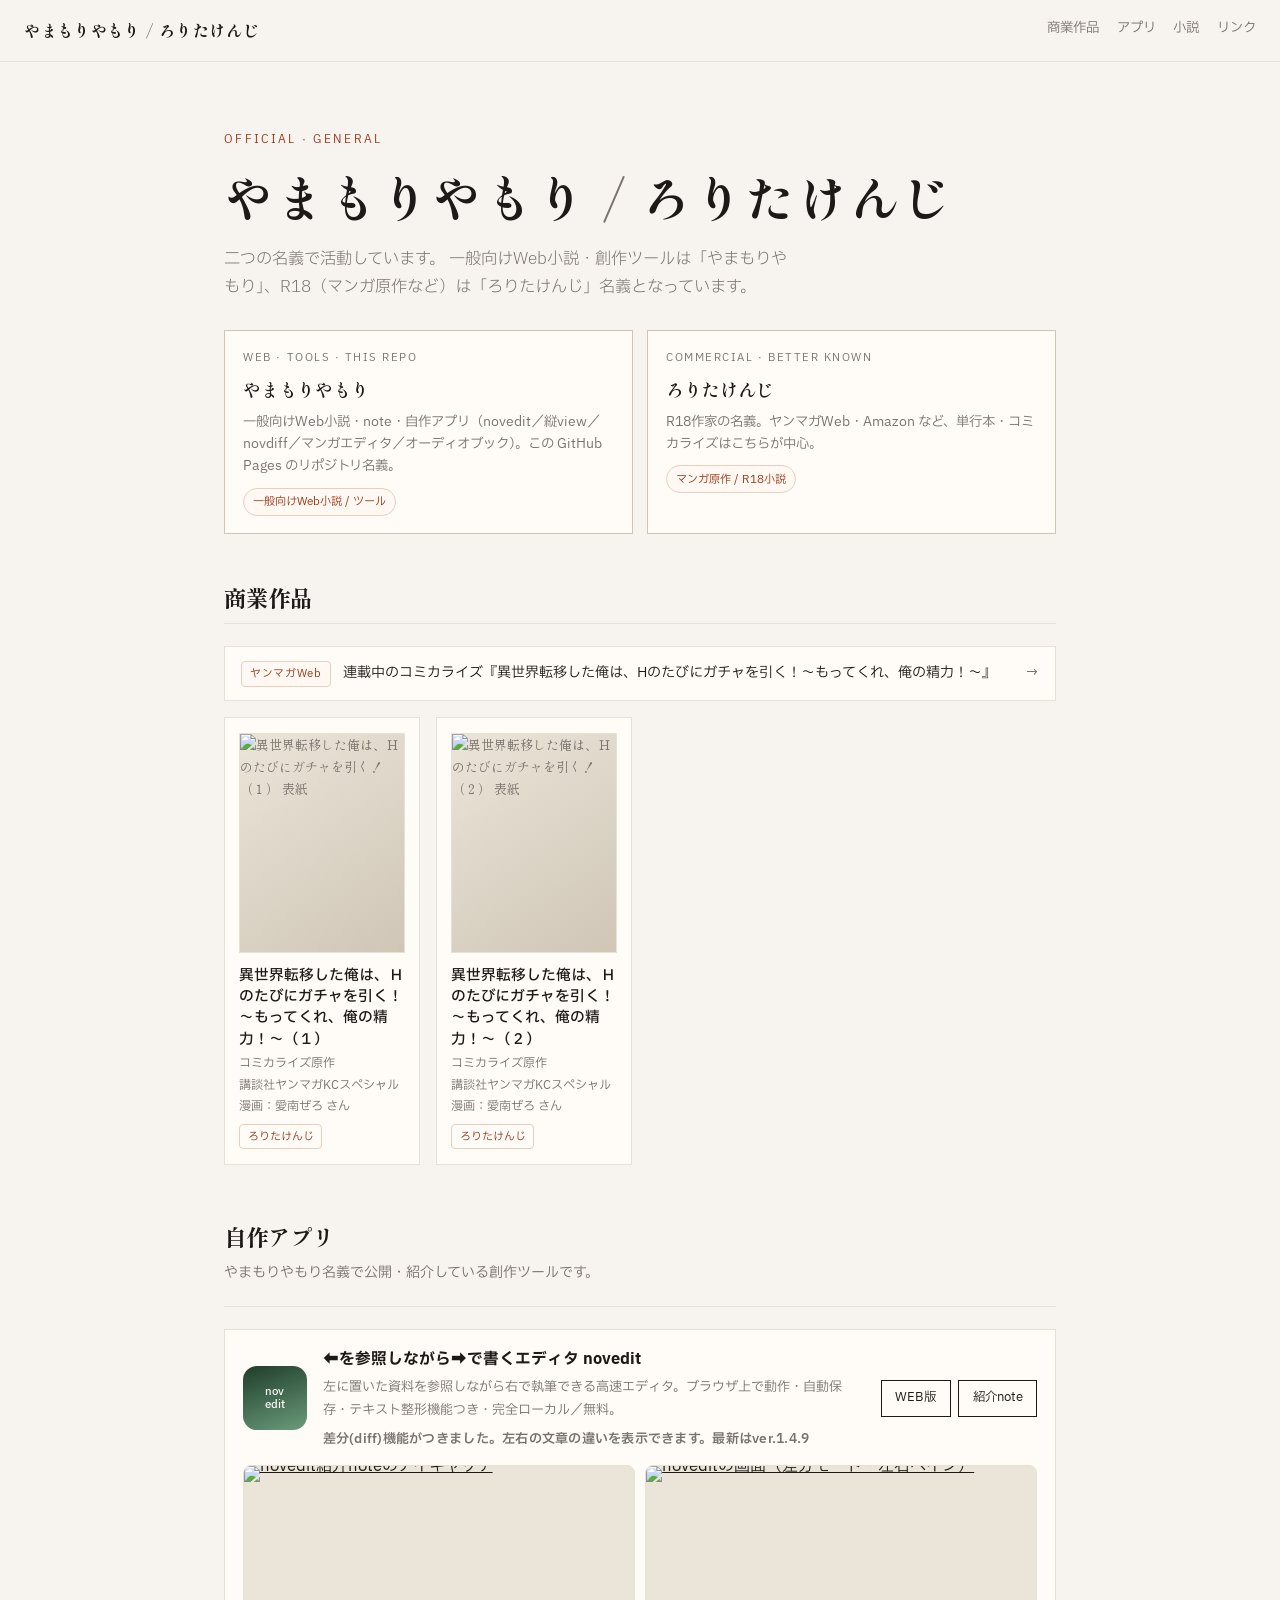
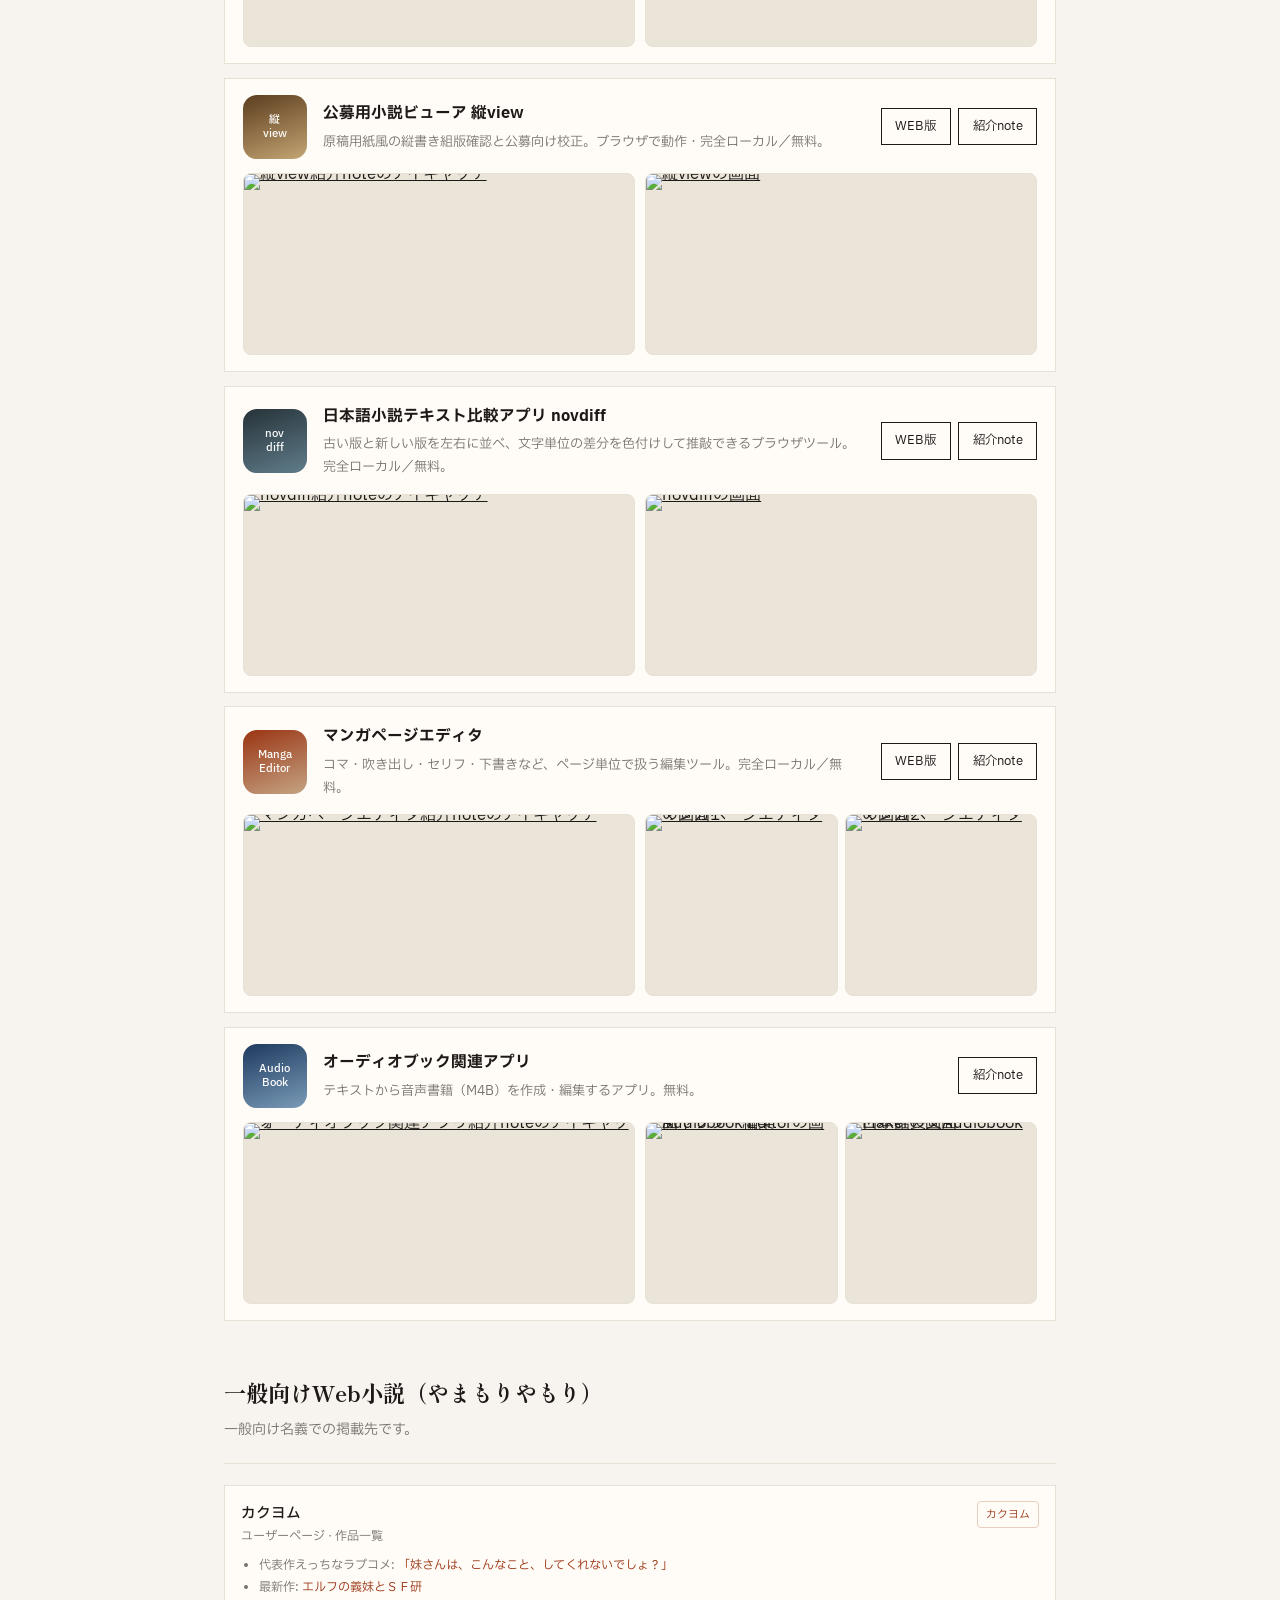
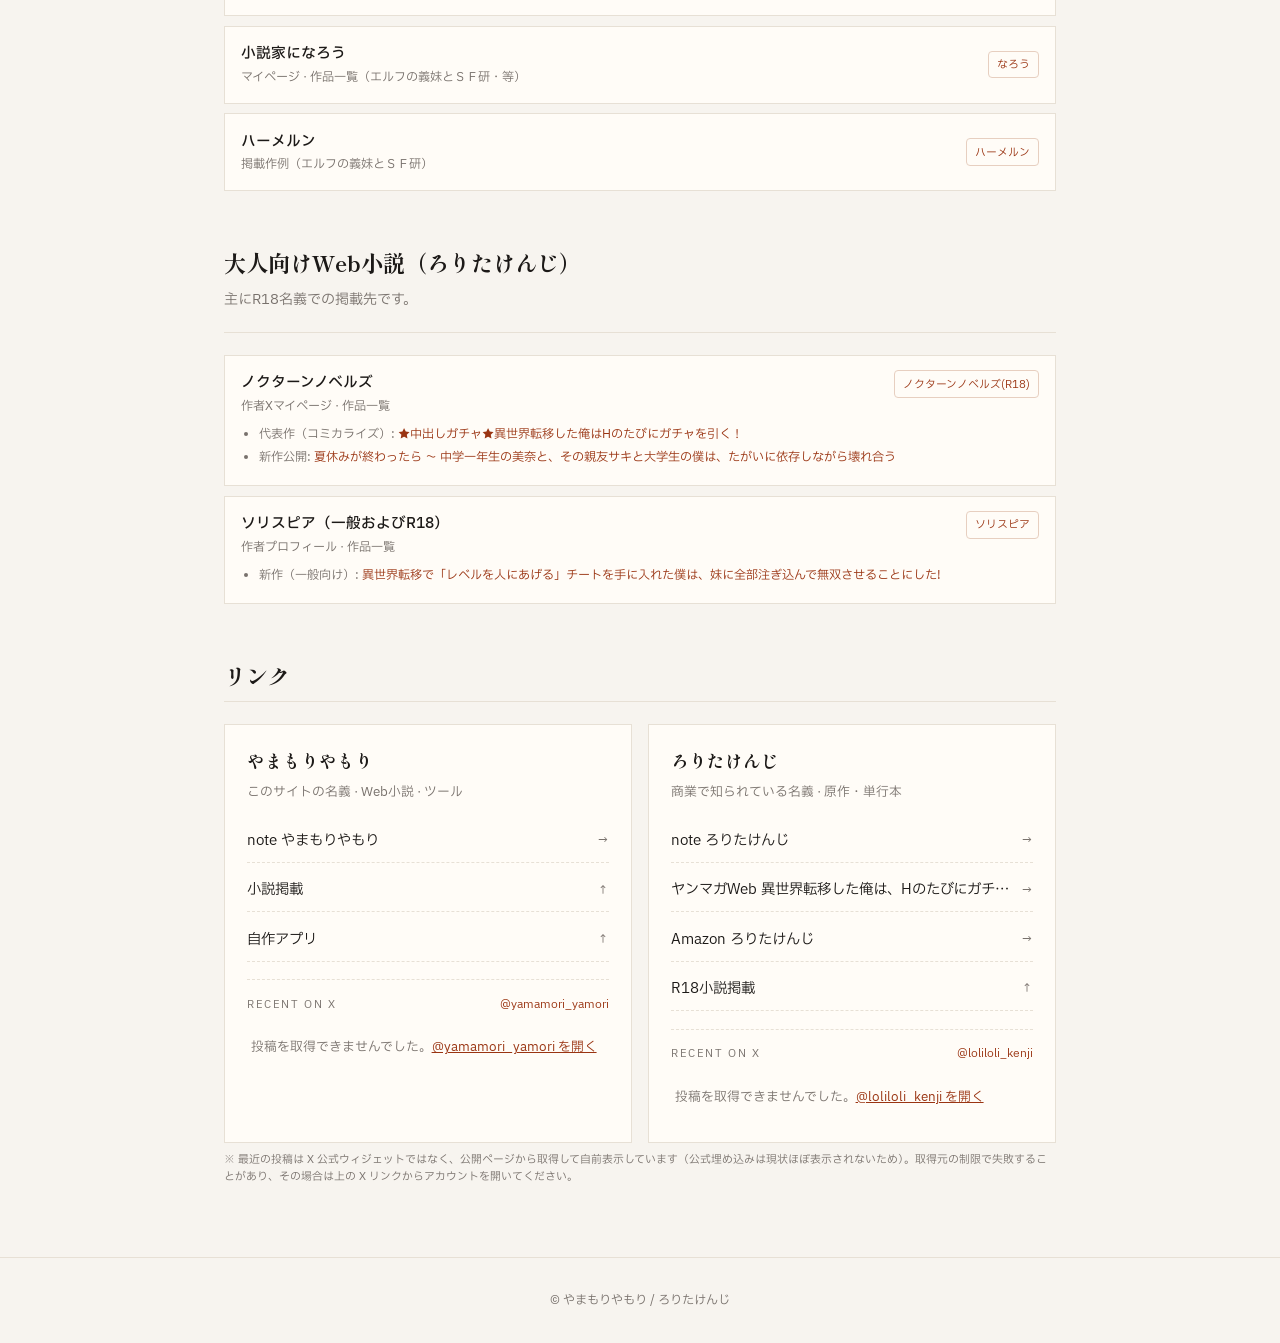
==== index.html @ 999d50df "handoff: novedit Ver.1.4.9" ====
<!DOCTYPE html>
<html lang="ja">
<head>
<meta charset="UTF-8" />
<meta name="viewport" content="width=device-width, initial-scale=1" />
<title>やまもりやもり / ろりたけんじ</title>
<meta name="description" content="やまもりやもり / ろりたけんじ の一般向け公式ページ。商業作品、Web小説、自作アプリのリンク。" />
<meta name="theme-color" content="#f7f4ef" />
<link rel="canonical" href="https://yamamori-yamori.github.io/mypage/" />
<meta property="og:site_name" content="やまもりやもり / ろりたけんじ" />
<meta property="og:type" content="website" />
<meta property="og:url" content="https://yamamori-yamori.github.io/mypage/" />
<meta property="og:title" content="やまもりやもり / ろりたけんじ" />
<meta property="og:description" content="やまもりやもり / ろりたけんじ の一般向け公式ページ。商業作品、Web小説、自作アプリのリンク。" />
<meta property="og:image" content="https://yamamori-yamori.github.io/mypage/ogp.jpg?v=20260720x" />
<meta property="og:image:secure_url" content="https://yamamori-yamori.github.io/mypage/ogp.jpg?v=20260720x" />
<meta property="og:image:type" content="image/jpeg" />
<meta property="og:image:width" content="1200" />
<meta property="og:image:height" content="630" />
<meta property="og:image:alt" content="やまもりやもり / ろりたけんじ 公式ページ" />
<meta property="og:locale" content="ja_JP" />
<meta name="twitter:card" content="summary_large_image" />
<meta name="twitter:title" content="やまもりやもり / ろりたけんじ" />
<meta name="twitter:description" content="やまもりやもり / ろりたけんじ の一般向け公式ページ。商業作品、Web小説、自作アプリのリンク。" />
<meta name="twitter:image" content="https://yamamori-yamori.github.io/mypage/ogp.jpg?v=20260720x" />
<meta name="twitter:image:alt" content="やまもりやもり / ろりたけんじ 公式ページ" />
<link rel="image_src" href="https://yamamori-yamori.github.io/mypage/ogp.jpg?v=20260720x" />
<link rel="icon" href="./favicon.svg" type="image/svg+xml" />
<link rel="icon" href="./favicon-32.png" sizes="32x32" type="image/png" />
<link rel="icon" href="./favicon-48.png" sizes="48x48" type="image/png" />
<link rel="apple-touch-icon" href="./apple-touch-icon.png" />
<meta itemprop="image" content="https://yamamori-yamori.github.io/mypage/ogp.jpg?v=20260720x" />
<link rel="preconnect" href="https://fonts.googleapis.com" />
<link rel="preconnect" href="https://fonts.gstatic.com" crossorigin />
<link href="https://fonts.googleapis.com/css2?family=Shippori+Mincho:wght@400;600;700&family=IBM+Plex+Sans+JP:wght@300;400;500&display=swap" rel="stylesheet" />
<style>
  * { box-sizing: border-box; margin: 0; padding: 0; }
  :root {
    --ink: #1c1917;
    --paper: #f7f4ef;
    --card: #fffcf7;
    --muted: #78716c;
    --line: #e7e0d5;
    --accent: #9a3412;
  }
  html { scroll-behavior: smooth; }
  body {
    font-family: "IBM Plex Sans JP", sans-serif;
    background: var(--paper);
    color: var(--ink);
    line-height: 1.75;
  }
  a { color: inherit; }
  header {
    position: sticky; top: 0; z-index: 20;
    display: flex; align-items: center; justify-content: space-between;
    gap: 1rem; flex-wrap: wrap;
    padding: 1rem 1.5rem;
    background: rgba(247,244,239,0.92);
    backdrop-filter: blur(10px);
    border-bottom: 1px solid var(--line);
  }
  .logo {
    font-family: "Shippori Mincho", serif;
    font-weight: 700; letter-spacing: 0.04em; font-size: 1.02rem;
    color: inherit; text-decoration: none;
  }
  a.logo:hover { color: var(--ink); opacity: 0.85; }
  .logo .sep { color: var(--muted); font-weight: 400; margin: 0 0.35rem; }
  .logo em {
    font-style: normal; font-weight: 400; font-size: 0.72rem;
    color: var(--muted); margin-left: 0.55rem; letter-spacing: 0.02em;
  }
  nav { display: flex; gap: 1.1rem; flex-wrap: wrap; }
  nav a {
    text-decoration: none; color: var(--muted); font-size: 0.84rem;
    border-bottom: 1px solid transparent; padding-bottom: 2px;
  }
  nav a:hover { color: var(--ink); border-color: var(--accent); }

  .hero {
    max-width: 880px; margin: 0 auto;
    padding: 4.25rem 1.5rem 2.75rem;
  }
  .eyebrow {
    font-size: 0.72rem; letter-spacing: 0.2em; color: var(--accent);
    margin-bottom: 0.9rem;
  }
  h1 {
    font-family: "Shippori Mincho", serif;
    font-size: clamp(2rem, 5vw, 3.1rem);
    line-height: 1.3; letter-spacing: 0.04em; margin-bottom: 1rem;
  }
  .lead { color: var(--muted); font-weight: 300; max-width: 36rem; font-size: 1.02rem; }

  /* 商業名義の紹介帯：切替ではなく「関係の説明」 */
  .identity {
    margin-top: 1.75rem;
    display: grid;
    grid-template-columns: 1fr 1fr;
    gap: 0.85rem;
  }
  @media (max-width: 640px) { .identity { grid-template-columns: 1fr; } }
  .id-card {
    background: var(--card);
    border: 1px solid var(--line);
    padding: 1.1rem 1.15rem;
  }
  .id-card.primary { border-color: #d6c4b0; }
  .id-card .label {
    font-size: 0.68rem; letter-spacing: 0.14em; color: var(--muted);
    margin-bottom: 0.35rem;
  }
  .id-card h2 {
    font-family: "Shippori Mincho", serif;
    font-size: 1.15rem; font-weight: 600; margin-bottom: 0.35rem;
  }
  .id-card p { font-size: 0.84rem; color: var(--muted); line-height: 1.65; }
  .id-card .tag {
    display: inline-block; margin-top: 0.65rem;
    font-size: 0.7rem; padding: 0.2rem 0.55rem;
    border-radius: 999px; border: 1px solid var(--line); color: var(--muted);
  }
  .id-card.primary .tag {
    border-color: #e7cfc0; color: var(--accent); background: #fff8f3;
  }

  main { max-width: 880px; margin: 0 auto; padding: 0 1.5rem 4.5rem; display: grid; gap: 3.25rem; }
  section > h2 {
    font-family: "Shippori Mincho", serif;
    font-size: 1.4rem; margin-bottom: 0.35rem;
  }
  .sec-desc { color: var(--muted); font-size: 0.88rem; margin-bottom: 1.25rem; }
  .rule { height: 1px; background: var(--line); margin-bottom: 1.35rem; }

  .works {
    display: grid;
    grid-template-columns: repeat(auto-fill, minmax(180px, 1fr));
    gap: 1rem;
  }
  .work {
    background: var(--card); border: 1px solid var(--line);
    padding: 0.9rem; transition: 0.2s; text-decoration: none; display: block;
  }
  .work:hover { transform: translateY(-3px); box-shadow: 0 12px 28px rgba(28,25,23,0.06); }
  .cover {
    aspect-ratio: 3/4; margin-bottom: 0.75rem;
    border: 1px solid var(--line);
    background: linear-gradient(145deg, #ebe4d8, #cfc6b6);
    display: grid; place-items: center;
    font-family: "Shippori Mincho", serif; color: var(--muted); font-size: 0.8rem;
    overflow: hidden;
  }
  .cover img {
    width: 100%; height: 100%; object-fit: cover; display: block;
  }
  .work h3 { font-size: 0.92rem; font-weight: 500; margin-bottom: 0.2rem; line-height: 1.45; }
  .work p { font-size: 0.76rem; color: var(--muted); }
  .work .by {
    display: inline-block; margin-top: 0.45rem;
    font-size: 0.68rem; color: var(--accent);
    border: 1px solid #e7cfc0; padding: 0.12rem 0.45rem; border-radius: 4px;
  }
  .note { margin-top: 0.75rem; font-size: 0.72rem; color: var(--muted); }
  .works-text-link {
    margin: 0 0 1rem;
  }
  .works-text-link a {
    display: flex;
    align-items: baseline;
    justify-content: space-between;
    gap: 0.75rem;
    padding: 0.85rem 1rem;
    background: var(--card);
    border: 1px solid var(--line);
    text-decoration: none;
    color: inherit;
    transition: 0.2s;
  }
  .works-text-link a:hover {
    border-color: #d6c4b0;
    box-shadow: 0 8px 20px rgba(28,25,23,0.05);
    transform: translateY(-1px);
  }
  .works-text-link .wt-label {
    flex: 0 0 auto;
    font-size: 0.68rem;
    letter-spacing: 0.06em;
    color: var(--accent);
    border: 1px solid #e7cfc0;
    background: #fff8f3;
    padding: 0.15rem 0.5rem;
    border-radius: 4px;
    white-space: nowrap;
  }
  .works-text-link .wt-title {
    flex: 1 1 auto;
    min-width: 0;
    font-size: 0.88rem;
    line-height: 1.55;
    overflow-wrap: anywhere;
    word-break: break-word;
  }
  .works-text-link .wt-go {
    flex: 0 0 auto;
    color: var(--muted);
    font-size: 0.9rem;
  }
  .works-text-link a:hover .wt-go { color: var(--accent); }

  .apps { display: grid; gap: 0.85rem; }
  .app {
    display: grid; gap: 0.9rem;
    background: var(--card); border: 1px solid var(--line); padding: 1rem 1.1rem;
  }
  .app-head {
    display: grid; grid-template-columns: 64px 1fr auto; gap: 1rem; align-items: center;
  }
  .app-actions {
    display: flex; flex-wrap: wrap; gap: 0.45rem; align-items: center; justify-content: flex-end;
  }
  @media (max-width: 560px) {
    .app-head { grid-template-columns: 64px 1fr; }
    .app-head .app-actions,
    .app-head .btn { grid-column: 2; justify-self: start; }
  }
  .app-icon {
    width: 64px; height: 64px; border-radius: 14px;
    display: grid; place-items: center; color: #fff; font-size: 0.68rem;
    text-align: center; font-weight: 500; line-height: 1.25;
    background: linear-gradient(160deg, #9a3412, #c4a484);
  }
  .app h3 { font-size: 0.98rem; margin-bottom: 0.2rem; }
  .app p { font-size: 0.82rem; color: var(--muted); }
  .app-update {
    margin-top: 0.35rem;
    font-size: 0.78rem;
    font-weight: 600;
    letter-spacing: 0.02em;
    color: #b45309;
  }
  .app-thumbs {
    display: grid;
    grid-template-columns: 1fr 1fr;
    gap: 0.65rem;
    align-items: stretch;
  }
  .app-thumb {
    display: block; border: 1px solid var(--line); border-radius: 8px;
    overflow: hidden; background: #ebe4d8; line-height: 0;
    transition: 0.2s; min-width: 0; height: 100%;
  }
  .app-thumb:hover { border-color: #cfc6b6; box-shadow: 0 8px 20px rgba(28,25,23,0.06); }
  .app-thumb img {
    width: 100%; height: 100%; min-height: 140px; max-height: 180px;
    object-fit: cover; display: block; aspect-ratio: 16 / 9;
  }
  .app-shots {
    display: grid; grid-template-columns: 1fr 1fr; gap: 0.45rem;
    min-width: 0; min-height: 0;
  }
  /* note 画面プレビューが1枚だけのときは右枠を横いっぱい（サムネ幅は2枚時と同じ） */
  .app-shots:has(> :only-child) {
    grid-template-columns: 1fr;
  }
  .app-shots a {
    display: block; border: 1px solid var(--line); border-radius: 8px;
    overflow: hidden; background: #ebe4d8; line-height: 0;
    transition: 0.2s; min-width: 0; height: 100%;
  }
  .app-shots a:hover { border-color: #cfc6b6; box-shadow: 0 8px 20px rgba(28,25,23,0.06); }
  .app-shots img {
    width: 100%; height: 100%; min-height: 140px; max-height: 180px;
    object-fit: cover; object-position: top center; display: block;
  }
  @media (max-width: 560px) {
    .app-thumbs { grid-template-columns: 1fr; }
    .app-thumb img, .app-shots img { max-height: 160px; }
  }
  .btn {
    display: inline-block; text-decoration: none;
    border: 1px solid var(--ink); padding: 0.42rem 0.85rem; font-size: 0.78rem;
    background: transparent; color: var(--ink); cursor: pointer;
  }
  .btn:hover { background: var(--ink); color: var(--paper); }
  .btn.is-disabled,
  span.btn.is-disabled {
    border-color: #cfc6b6; color: var(--muted); cursor: default;
    pointer-events: none; opacity: 0.85;
  }
  .btn.is-disabled:hover,
  span.btn.is-disabled:hover {
    background: transparent; color: var(--muted);
  }
  .app-thumb.is-static { cursor: default; }
  .app-thumb.is-static:hover { border-color: var(--line); box-shadow: none; }
  .app-shots .shot-placeholder {
    display: grid; place-items: center; min-height: 140px; max-height: 180px;
    border: 1px dashed #cfc6b6; border-radius: 8px; background: #f3efe6;
    color: var(--muted); font-size: 0.72rem; text-align: center; padding: 0.75rem;
    line-height: 1.5;
  }

  .novel-list { display: grid; gap: 0.6rem; }
  .novel {
    display: flex; justify-content: space-between; align-items: center; gap: 1rem;
    flex-wrap: wrap;
    background: var(--card); border: 1px solid var(--line);
    padding: 0.9rem 1rem; text-decoration: none; color: inherit; transition: 0.15s;
  }
  .novel:hover { border-color: #cfc6b6; }
  .novel h3 { font-size: 0.92rem; font-weight: 500; }
  .novel h3 a { color: inherit; text-decoration: none; }
  .novel h3 a:hover { color: var(--accent); }
  .novel p { font-size: 0.76rem; color: var(--muted); }
  /* rich card: outer must not be <a> when work links are inside */
  .novel-rich {
    display: block;
    align-items: stretch;
  }
  .novel-rich .novel-top {
    display: flex; justify-content: space-between; align-items: flex-start; gap: 1rem;
  }
  .novel-rich .novel-top > div { min-width: 0; flex: 1; }
  .novel-works {
    margin: 0.5rem 0 0;
    padding-left: 1.15rem;
    font-size: 0.76rem; color: var(--muted); line-height: 1.6;
  }
  .novel-works li { margin: 0.2rem 0; }
  .novel-works a {
    color: var(--accent); text-decoration: none;
    overflow-wrap: anywhere; word-break: break-word;
  }
  .novel-works a:hover { text-decoration: underline; }
  .badge {
    font-size: 0.68rem; color: var(--accent);
    border: 1px solid #e7cfc0; padding: 0.2rem 0.5rem; border-radius: 4px;
    white-space: nowrap;
  }

  .two-cols {
    display: grid; grid-template-columns: minmax(0, 1fr) minmax(0, 1fr); gap: 1rem;
    width: 100%; max-width: 100%;
  }
  @media (max-width: 700px) { .two-cols { grid-template-columns: minmax(0, 1fr); } }
  .links-block {
    background: var(--card); border: 1px solid var(--line); padding: 1.35rem 1.4rem;
    min-width: 0; max-width: 100%; overflow: hidden;
  }
  .links-block h3 {
    font-family: "Shippori Mincho", serif; font-size: 1.1rem; margin-bottom: 0.25rem;
  }
  .links-block .sub { font-size: 0.8rem; color: var(--muted); margin-bottom: 1rem; }
  .link-rows { display: grid; gap: 0.35rem; }
  .link-rows a {
    display: flex; align-items: center; gap: 0.5rem;
    justify-content: space-between; text-decoration: none;
    padding: 0.55rem 0; border-bottom: 1px dashed var(--line); font-size: 0.9rem;
    min-width: 0;
  }
  .link-rows a:hover { color: var(--accent); }
  .link-rows a .link-label {
    flex: 1 1 auto; min-width: 0;
    overflow: hidden; text-overflow: ellipsis; white-space: nowrap;
  }
  .link-rows a .link-go {
    flex: 0 0 auto; color: var(--muted); font-size: 0.75rem;
  }

  .x-feed {
    margin-top: 1.1rem;
    border-top: 1px dashed var(--line);
    padding-top: 0.9rem;
    min-width: 0; max-width: 100%;
  }
  .x-feed-head {
    display: flex; align-items: baseline; justify-content: space-between;
    gap: 0.5rem; flex-wrap: wrap; margin-bottom: 0.55rem;
    min-width: 0;
  }
  .x-feed-label {
    font-size: 0.68rem; letter-spacing: 0.14em; color: var(--muted);
  }
  .x-feed-head a {
    font-size: 0.72rem; color: var(--accent); text-decoration: none;
  }
  .x-feed-head a:hover { text-decoration: underline; }
  .x-feed-list {
    display: grid; gap: 0.55rem;
    max-height: 420px; overflow: auto;
    padding-right: 2px;
    min-width: 0; max-width: 100%;
  }
  .x-tweet {
    position: relative;
    display: block; color: inherit;
    border: 1px solid var(--line); background: #fffefb;
    padding: 0.75rem 0.8rem; transition: 0.15s;
    min-width: 0; max-width: 100%; overflow: hidden;
  }
  .x-tweet:hover { border-color: #cfc6b6; box-shadow: 0 8px 18px rgba(28,25,23,0.05); }
  /* whole-card hit target; in-tweet links sit above (no nested <a>) */
  .x-tweet-stretch {
    position: absolute; inset: 0; z-index: 0;
    text-decoration: none; color: transparent;
  }
  .x-tweet-meta {
    position: relative; z-index: 1;
    display: flex; justify-content: space-between; gap: 0.5rem;
    font-size: 0.68rem; color: var(--muted); margin-bottom: 0.35rem;
    min-width: 0;
  }
  .x-tweet-text {
    position: relative; z-index: 1;
    font-size: 0.84rem; line-height: 1.65;
    white-space: pre-wrap; overflow-wrap: anywhere; word-break: break-word;
    max-width: 100%; min-width: 0;
  }
  .x-tweet-text a {
    position: relative; z-index: 2;
    color: var(--accent);
    display: inline;
    overflow-wrap: anywhere; word-break: break-all;
  }
  .x-tweet-media,
  .x-tweet-card {
    position: relative; z-index: 1;
  }
  .x-tweet-media {
    display: grid;
    grid-template-columns: repeat(auto-fit, minmax(0, 1fr));
    gap: 0.35rem;
    margin-top: 0.55rem;
    min-width: 0;
  }
  .x-tweet-media img {
    display: block; width: 100%; max-width: 100%; height: 140px; object-fit: cover;
    border: 1px solid var(--line); background: #f3efe6;
  }
  .x-tweet-card {
    display: grid; grid-template-columns: 88px minmax(0, 1fr); gap: 0.55rem;
    margin-top: 0.55rem; border: 1px solid var(--line); background: #faf7f1;
    overflow: hidden; min-height: 72px; min-width: 0; max-width: 100%;
  }
  .x-tweet-card img {
    width: 88px; height: 100%; min-height: 72px; object-fit: cover; display: block;
    background: #f3efe6;
  }
  .x-tweet-card .x-card-body {
    padding: 0.45rem 0.5rem 0.5rem 0; min-width: 0;
  }
  .x-tweet-card .x-card-domain {
    font-size: 0.62rem; color: var(--muted); letter-spacing: 0.04em; margin-bottom: 0.15rem;
  }
  .x-tweet-card .x-card-title {
    font-size: 0.78rem; line-height: 1.4; font-weight: 500;
    display: -webkit-box; -webkit-line-clamp: 2; -webkit-box-orient: vertical; overflow: hidden;
  }
  .x-feed-status {
    font-size: 0.8rem; color: var(--muted); padding: 0.85rem 0.2rem; line-height: 1.6;
  }
  .x-feed-status a { color: var(--accent); }
  .x-feed-note {
    margin-top: 0.55rem; font-size: 0.68rem; color: var(--muted); line-height: 1.5;
  }

  footer {
    border-top: 1px solid var(--line);
    text-align: center; color: var(--muted);
    font-size: 0.76rem; padding: 2rem 1rem;
  }
</style>
<!-- Google tag (gtag.js) -->
<script async src="https://www.googletagmanager.com/gtag/js?id=G-FEWVNH23P4"></script>
<script>
  window.dataLayer = window.dataLayer || [];
  function gtag(){dataLayer.push(arguments);}
  gtag('js', new Date());

  gtag('config', 'G-FEWVNH23P4');
</script>
</head>
<body>
<header>
  <a class="logo" href="">やまもりやもり<span class="sep">/</span>ろりたけんじ</a>
  <nav>
    <a href="#works">商業作品</a>
    <a href="#apps">アプリ</a>
    <a href="#novels-general">小説</a>
    <a href="#links">リンク</a>
  </nav>
</header>

<section class="hero">
  <div class="eyebrow">OFFICIAL · GENERAL</div>
  <h1>やまもりやもり<span style="color:var(--muted);font-weight:400"> / </span>ろりたけんじ</h1>
  <p class="lead">
    二つの名義で活動しています。
    一般向けWeb小説・創作ツールは「やまもりやもり」、R18（マンガ原作など）は「ろりたけんじ」名義となっています。
  </p>

  <div class="identity">
    <div class="id-card primary">
      <div class="label">WEB · TOOLS · THIS REPO</div>
      <h2>やまもりやもり</h2>
      <p>一般向けWeb小説・note・自作アプリ（novedit／縦view／novdiff／マンガエディタ／オーディオブック）。この GitHub Pages のリポジトリ名義。</p>
      <span class="tag">一般向けWeb小説 / ツール</span>
    </div>
    <div class="id-card primary">
      <div class="label">COMMERCIAL · BETTER KNOWN</div>
      <h2>ろりたけんじ</h2>
      <p>R18作家の名義。ヤンマガWeb・Amazon など、単行本・コミカライズはこちらが中心。</p>
      <span class="tag">マンガ原作 / R18小説</span>
    </div>
  </div>
</section>

<main>
  <section id="works">
    <h2>商業作品</h2>
    <div class="rule"></div>
    <p class="works-text-link">
      <a href="https://yanmaga.jp/comics/%E7%95%B0%E4%B8%96%E7%95%8C%E8%BB%A2%E7%A7%BB%E3%81%97%E3%81%9F%E4%BF%BA%E3%81%AF%E3%80%81H%E3%81%AE%E3%81%9F%E3%81%B3%E3%81%AB%E3%82%AC%E3%83%81%E3%83%A3%E3%82%92%E5%BC%95%E3%81%8F%EF%BC%81%E3%82%82%E3%81%A3%E3%81%A6%E3%81%8F%E3%82%8C%E3%80%81%E4%BF%BA%E3%81%AE%E7%B2%BE%E5%8A%9B%EF%BC%81"
         target="_blank" rel="noopener noreferrer"
         title="ヤンマガWebで読む（連載中）">
        <span class="wt-label">ヤンマガWeb</span>
        <span class="wt-title">連載中のコミカライズ『異世界転移した俺は、Hのたびにガチャを引く！～もってくれ、俺の精力！～』</span>
        <span class="wt-go" aria-hidden="true">→</span>
      </a>
    </p>
    <div class="works">
      <a class="work"
         href="https://amzn.to/4vFdqU6"
         target="_blank" rel="noopener noreferrer sponsored"
         title="Amazonで見る（アフィリエイト）">
        <div class="cover">
          <img
            src="https://m.media-amazon.com/images/I/81sxi5wGfIL._SL500_.jpg"
            alt="異世界転移した俺は、Ｈのたびにガチャを引く！（１） 表紙"
            width="500" height="667" loading="lazy" decoding="async"
            referrerpolicy="no-referrer" />
        </div>
        <h3>異世界転移した俺は、Ｈのたびにガチャを引く！～もってくれ、俺の精力！～（１）</h3>
        <p>コミカライズ原作</p><p>講談社ヤンマガKCスペシャル</p><p>漫画：愛南ぜろ さん</p>
        <span class="by">ろりたけんじ</span>
      </a>
      <a class="work"
         href="https://amzn.to/45ajSHG"
         target="_blank" rel="noopener noreferrer sponsored"
         title="Amazonで見る（アフィリエイト）">
        <div class="cover">
          <img
            src="https://m.media-amazon.com/images/I/81jcx8v-weL._SL500_.jpg"
            alt="異世界転移した俺は、Ｈのたびにガチャを引く！（２） 表紙"
            width="500" height="667" loading="lazy" decoding="async"
            referrerpolicy="no-referrer" />
        </div>
        <h3>異世界転移した俺は、Ｈのたびにガチャを引く！～もってくれ、俺の精力！～（２）</h3>
        <p>コミカライズ原作</p><p>講談社ヤンマガKCスペシャル</p><p>漫画：愛南ぜろ さん</p>
        <span class="by">ろりたけんじ</span>
      </a>
    </div>
  </section>

  <section id="apps">
    <h2>自作アプリ</h2>
    <p class="sec-desc">やまもりやもり名義で公開・紹介している創作ツールです。</p>
    <div class="rule"></div>
    <div class="apps">
      <div class="app">
        <div class="app-head">
          <div class="app-icon" style="background:linear-gradient(160deg,#1f3d2b,#6b9b7a)">nov<br>edit</div>
          <div>
            <h3>⬅️を参照しながら➡️で書くエディタ novedit</h3>
            <p>左に置いた資料を参照しながら右で執筆できる高速エディタ。ブラウザ上で動作・自動保存・テキスト整形機能つき・完全ローカル／無料。</p>
            <p class="app-update">差分(diff)機能がつきました。左右の文章の違いを表示できます。最新はver.1.4.9</p>
          </div>
          <div class="app-actions">
            <a class="btn" href="./novedit/novedit.html"
               target="_blank" rel="noopener noreferrer">WEB版</a>
            <a class="btn" href="https://note.com/yamamoriyamori/n/ncde3c1151353"
               target="_blank" rel="noopener noreferrer">紹介note</a>
          </div>
        </div>
        <div class="app-thumbs">
          <a class="app-thumb" href="https://note.com/yamamoriyamori/n/ncde3c1151353"
             target="_blank" rel="noopener noreferrer"
             aria-label="novedit 紹介noteのサムネイル">
            <img
              src="https://assets.st-note.com/production/uploads/images/299299258/rectangle_large_type_2_50e55e258f4d9794d5bf8ec0f8bfa8b7.png?fit=bounds&amp;quality=85&amp;width=1280"
              alt="novedit紹介noteのアイキャッチ"
              width="1280" height="670" loading="lazy" decoding="async"
              referrerpolicy="no-referrer" />
          </a>
          <div class="app-shots" aria-label="アプリ画面のプレビュー">
            <a href="https://note.com/yamamoriyamori/n/ncde3c1151353" target="_blank" rel="noopener noreferrer">
              <img
                src="https://assets.st-note.com/img/1786814781-zYl3n78qsXFbiVTe92MakCE6.png"
                alt="noveditの画面（差分モード・左右ペイン）"
                loading="lazy" decoding="async" referrerpolicy="no-referrer" />
            </a>
          </div>
        </div>
      </div>
      <div class="app">
        <div class="app-head">
          <div class="app-icon" style="background:linear-gradient(160deg,#5c3d1e,#c4a574)">縦<br>view</div>
          <div>
            <h3>公募用小説ビューア 縦view</h3>
            <p>原稿用紙風の縦書き組版確認と公募向け校正。ブラウザで動作・完全ローカル／無料。</p>
          </div>
          <div class="app-actions">
            <a class="btn" href="./tateview/TateView.html"
               target="_blank" rel="noopener noreferrer">WEB版</a>
            <a class="btn" href="https://note.com/yamamoriyamori/n/nbfff767e4311"
               target="_blank" rel="noopener noreferrer">紹介note</a>
          </div>
        </div>
        <div class="app-thumbs">
          <a class="app-thumb" href="https://note.com/yamamoriyamori/n/nbfff767e4311"
             target="_blank" rel="noopener noreferrer"
             aria-label="縦view 紹介noteのサムネイル">
            <img
              src="https://assets.st-note.com/production/uploads/images/296394207/rectangle_large_type_2_6a04f15a7f52bc82f90f581105f16fd9.png?fit=bounds&amp;quality=85&amp;width=1280"
              alt="縦view紹介noteのアイキャッチ"
              width="1280" height="670" loading="lazy" decoding="async"
              referrerpolicy="no-referrer" />
          </a>
          <div class="app-shots" aria-label="アプリ画面のプレビュー">
            <a href="https://note.com/yamamoriyamori/n/nbfff767e4311" target="_blank" rel="noopener noreferrer">
              <img
                src="https://assets.st-note.com/img/1785933190-QPfLXMNnqJjyvD962kE07mZb.png"
                alt="縦viewの画面"
                loading="lazy" decoding="async" referrerpolicy="no-referrer" />
            </a>
          </div>
        </div>
      </div>
      <div class="app">
        <div class="app-head">
          <div class="app-icon" style="background:linear-gradient(160deg,#263238,#607d8b)">nov<br>diff</div>
          <div>
            <h3>日本語小説テキスト比較アプリ novdiff</h3>
            <p>古い版と新しい版を左右に並べ、文字単位の差分を色付けして推敲できるブラウザツール。完全ローカル／無料。</p>
          </div>
          <div class="app-actions">
            <a class="btn" href="./novdiff/novdiff.html"
               target="_blank" rel="noopener noreferrer">WEB版</a>
            <a class="btn" href="https://note.com/yamamoriyamori/n/n8909c512fe72"
               target="_blank" rel="noopener noreferrer">紹介note</a>
          </div>
        </div>
        <div class="app-thumbs">
          <a class="app-thumb" href="https://note.com/yamamoriyamori/n/n8909c512fe72"
             target="_blank" rel="noopener noreferrer"
             aria-label="novdiff 紹介noteのサムネイル">
            <img
              src="https://assets.st-note.com/production/uploads/images/296050152/rectangle_large_type_2_a36be29d256a30648f94af3571bebd3a.png?fit=bounds&amp;quality=85&amp;width=1280"
              alt="novdiff紹介noteのアイキャッチ"
              width="1280" height="670" loading="lazy" decoding="async"
              referrerpolicy="no-referrer" />
          </a>
          <div class="app-shots" aria-label="アプリ画面のプレビュー">
            <a href="https://note.com/yamamoriyamori/n/n8909c512fe72" target="_blank" rel="noopener noreferrer">
              <img
                src="https://assets.st-note.com/img/1784532934-vyflz6EskwTIgp9Ni81dC52j.png"
                alt="novdiffの画面"
                loading="lazy" decoding="async" referrerpolicy="no-referrer" />
            </a>
          </div>
        </div>
      </div>
      <div class="app">
        <div class="app-head">
          <div class="app-icon">Manga<br>Editor</div>
          <div>
            <h3>マンガページエディタ</h3>
            <p>コマ・吹き出し・セリフ・下書きなど、ページ単位で扱う編集ツール。完全ローカル／無料。</p>
          </div>
          <div class="app-actions">
            <a class="btn" href="./manga_web/index.html" target="_blank" rel="noopener noreferrer">WEB版</a>
            <a class="btn" href="https://note.com/yamamoriyamori/n/ncb5b56e3468a"
               target="_blank" rel="noopener noreferrer">紹介note</a>
          </div>
        </div>
        <div class="app-thumbs">
          <a class="app-thumb" href="https://note.com/yamamoriyamori/n/ncb5b56e3468a"
             target="_blank" rel="noopener noreferrer"
             aria-label="マンガページエディタ 紹介noteのサムネイル">
            <img
              src="https://assets.st-note.com/production/uploads/images/295292887/rectangle_large_type_2_c4c904fa375865fb2a535168eca9de31.png?fit=bounds&amp;quality=85&amp;width=1280"
              alt="マンガページエディタ紹介noteのアイキャッチ"
              width="1280" height="720" loading="lazy" decoding="async"
              referrerpolicy="no-referrer" />
          </a>
          <div class="app-shots" aria-label="アプリ画面のプレビュー">
            <a href="https://note.com/yamamoriyamori/n/ncb5b56e3468a" target="_blank" rel="noopener noreferrer">
              <img
                src="https://assets.st-note.com/img/1784330812-AXS0KLN9upoGW53UyB46E2wf.png"
                alt="マンガページエディタの画面1"
                loading="lazy" decoding="async" referrerpolicy="no-referrer" />
            </a>
            <a href="https://note.com/yamamoriyamori/n/ncb5b56e3468a" target="_blank" rel="noopener noreferrer">
              <img
                src="https://assets.st-note.com/img/1784348400-J7qGiMxHYA86Bwun1jzWFh4E.png"
                alt="マンガページエディタの画面2"
                loading="lazy" decoding="async" referrerpolicy="no-referrer" />
            </a>
          </div>
        </div>
      </div>
      <div class="app">
        <div class="app-head">
          <div class="app-icon" style="background:linear-gradient(160deg,#1e3a5f,#7a9bb8)">Audio<br>Book</div>
          <div>
            <h3>オーディオブック関連アプリ</h3>
            <p>テキストから音声書籍（M4B）を作成・編集するアプリ。無料。</p>
          </div>
          <a class="btn" href="https://note.com/yamamoriyamori/m/m2a7c8b8b3cf1"
             target="_blank" rel="noopener noreferrer">紹介note</a>
        </div>
        <div class="app-thumbs">
          <a class="app-thumb" href="https://note.com/yamamoriyamori/m/m2a7c8b8b3cf1"
             target="_blank" rel="noopener noreferrer"
             aria-label="オーディオブック関連アプリ 紹介noteマガジンのサムネイル">
            <img
              src="https://assets.st-note.com/production/uploads/images/289829098/f79691cdff47df8302c08170e63a799d.png?fit=bounds&amp;format=jpeg&amp;height=1024&amp;quality=85&amp;width=1024"
              alt="オーディオブック関連アプリ紹介noteのアイキャッチ"
              width="1024" height="1024" loading="lazy" decoding="async"
              referrerpolicy="no-referrer" />
          </a>
          <div class="app-shots" aria-label="アプリ画面のプレビュー">
            <a href="https://note.com/yamamoriyamori/n/n8235c94e86ba" target="_blank" rel="noopener noreferrer">
              <img
                src="https://assets.st-note.com/img/1783237641-5fhPHpoU3k1gqnQG4wJ8Ktmy.png"
                alt="チャプター編集Audiobook Editorの画面"
                loading="lazy" decoding="async" referrerpolicy="no-referrer" />
            </a>
            <a href="https://note.com/yamamoriyamori/n/nc6aba126494a" target="_blank" rel="noopener noreferrer">
              <img
                src="https://assets.st-note.com/img/1782561900-6ZNWULQFj0TD9PdeHOtgyM5f.png"
                alt="日本語長文Audiobook Makerの画面"
                loading="lazy" decoding="async" referrerpolicy="no-referrer" />
            </a>
          </div>
        </div>
      </div>
    </div>
  </section>

  <section id="novels-general">
    <h2>一般向けWeb小説（やまもりやもり）</h2>
    <p class="sec-desc">一般向け名義での掲載先です。</p>
    <div class="rule"></div>
    <div class="novel-list">
      <div class="novel novel-rich">
        <div class="novel-top">
          <div>
            <h3><a href="https://kakuyomu.jp/users/yamamoriyamori" target="_blank" rel="noopener noreferrer">カクヨム</a></h3>
            <p>ユーザーページ · 作品一覧</p>
          </div>
          <span class="badge">カクヨム</span>
        </div>
        <ul class="novel-works">
          <li>
            代表作えっちなラブコメ:
            <a href="https://kakuyomu.jp/works/16818093089670587278" target="_blank" rel="noopener noreferrer">「妹さんは、こんなこと、してくれないでしょ？」</a>
          </li>
          <li>
            最新作:
            <a href="https://kakuyomu.jp/works/822139840229155764" target="_blank" rel="noopener noreferrer">エルフの義妹とＳＦ研</a>
          </li>
        </ul>
      </div>
      <a class="novel" href="https://mypage.syosetu.com/2458507/"
         target="_blank" rel="noopener noreferrer">
        <div>
          <h3>小説家になろう</h3>
          <p>マイページ · 作品一覧（エルフの義妹とＳＦ研・等）</p>
        </div>
        <span class="badge">なろう</span>
      </a>
      <a class="novel" href="https://syosetu.org/novel/399247/"
         target="_blank" rel="noopener noreferrer">
        <div>
          <h3>ハーメルン</h3>
          <p>掲載作例（エルフの義妹とＳＦ研）</p>
        </div>
        <span class="badge">ハーメルン</span>
      </a>
    </div>
  </section>

  <section id="novels-r18">
    <h2>大人向けWeb小説（ろりたけんじ）</h2>
    <p class="sec-desc">主にR18名義での掲載先です。</p>
    <div class="rule"></div>
    <div class="novel-list">
      <div class="novel novel-rich">
        <div class="novel-top">
          <div>
            <h3><a href="https://xmypage.syosetu.com/x3937ch/" target="_blank" rel="noopener noreferrer">ノクターンノベルズ</a></h3>
            <p>作者Xマイページ · 作品一覧</p>
          </div>
          <span class="badge">ノクターンノベルズ(R18)</span>
        </div>
        <ul class="novel-works">
          <li>
            代表作（コミカライズ）:
            <a href="https://novel18.syosetu.com/n6566iq/" target="_blank" rel="noopener noreferrer">★中出しガチャ★異世界転移した俺はHのたびにガチャを引く！</a>
          </li>
          <li>
            新作公開:
            <a href="https://novel18.syosetu.com/n8784mf/" target="_blank" rel="noopener noreferrer">夏休みが終わったら ～ 中学一年生の美奈と、その親友サキと大学生の僕は、たがいに依存しながら壊れ合う</a>
          </li>
        </ul>
      </div>
      <div class="novel novel-rich">
        <div class="novel-top">
          <div>
            <h3><a href="https://pink.solispia.com/user/822/profile" target="_blank" rel="noopener noreferrer">ソリスピア（一般およびR18）</a></h3>
            <p>作者プロフィール · 作品一覧</p>
          </div>
          <span class="badge">ソリスピア</span>
        </div>
        <ul class="novel-works">
          <li>
            新作（一般向け）:
            <a href="https://solispia.com/title/5649" target="_blank" rel="noopener noreferrer">異世界転移で「レベルを人にあげる」チートを手に入れた僕は、妹に全部注ぎ込んで無双させることにした!</a>
          </li>
        </ul>
      </div>
    </div>
  </section>

  <section id="links">
    <h2>リンク</h2>
    <div class="rule"></div>
    <div class="two-cols">
      <div class="links-block">
        <h3>やまもりやもり</h3>
        <p class="sub">このサイトの名義 · Web小説 · ツール</p>
        <div class="link-rows">
          <a href="https://note.com/yamamoriyamori" target="_blank" rel="noopener noreferrer"><span class="link-label">note やまもりやもり</span><span class="link-go">→</span></a>
          <a href="#novels-general"><span class="link-label">小説掲載</span><span class="link-go">↑</span></a>
          <a href="#apps"><span class="link-label">自作アプリ</span><span class="link-go">↑</span></a>
        </div>
        <div class="x-feed" aria-label="やまもりやもりの最近の投稿">
          <div class="x-feed-head">
            <span class="x-feed-label">RECENT ON X</span>
            <a href="https://x.com/yamamori_yamori" target="_blank" rel="noopener noreferrer">@yamamori_yamori</a>
          </div>
          <div class="x-feed-list" data-x-user="yamamori_yamori" data-x-limit="5">
            <p class="x-feed-status">読み込み中…</p>
          </div>
        </div>
      </div>
      <div class="links-block">
        <h3>ろりたけんじ</h3>
        <p class="sub">商業で知られている名義 · 原作・単行本</p>
        <div class="link-rows">
          <a href="https://note.com/loliloli_kenji" target="_blank" rel="noopener noreferrer"><span class="link-label">note ろりたけんじ</span><span class="link-go">→</span></a>
          <a href="https://yanmaga.jp/comics/%E7%95%B0%E4%B8%96%E7%95%8C%E8%BB%A2%E7%A7%BB%E3%81%97%E3%81%9F%E4%BF%BA%E3%81%AF%E3%80%81H%E3%81%AE%E3%81%9F%E3%81%B3%E3%81%AB%E3%82%AC%E3%83%81%E3%83%A3%E3%82%92%E5%BC%95%E3%81%8F%EF%BC%81%E3%82%82%E3%81%A3%E3%81%A6%E3%81%8F%E3%82%8C%E3%80%81%E4%BF%BA%E3%81%AE%E7%B2%BE%E5%8A%9B%EF%BC%81"
             target="_blank" rel="noopener noreferrer"><span class="link-label">ヤンマガWeb 異世界転移した俺は、Hのたびにガチャを引く！～もってくれ、俺の精力！～</span><span class="link-go">→</span></a>
          <a href="https://amzn.to/4gGxP7n" target="_blank" rel="noopener noreferrer sponsored"><span class="link-label">Amazon ろりたけんじ</span><span class="link-go">→</span></a>
          <a href="#novels-r18"><span class="link-label">R18小説掲載</span><span class="link-go">↑</span></a>
        </div>
        <div class="x-feed" aria-label="ろりたけんじの最近の投稿">
          <div class="x-feed-head">
            <span class="x-feed-label">RECENT ON X</span>
            <a href="https://x.com/loliloli_kenji" target="_blank" rel="noopener noreferrer">@loliloli_kenji</a>
          </div>
          <div class="x-feed-list" data-x-user="loliloli_kenji" data-x-limit="5">
            <p class="x-feed-status">読み込み中…</p>
          </div>
        </div>
      </div>
    </div>
    <p class="x-feed-note">
      ※ 最近の投稿は X 公式ウィジェットではなく、公開ページから取得して自前表示しています（公式埋め込みは現状ほぼ表示されないため）。取得元の制限で失敗することがあり、その場合は上の X リンクからアカウントを開いてください。
    </p>
  </section>
</main>

<footer>© やまもりやもり / ろりたけんじ</footer>
<script>
(function () {
  const ESC = { "&": "&amp;", "<": "&lt;", ">": "&gt;", '"': "&quot;", "'": "&#39;" };
  function escapeHtml(s) {
    return String(s).replace(/[&<>"']/g, (c) => ESC[c]);
  }
  function shortenUrlDisplay(url) {
    const u = String(url || "");
    if (u.length <= 42) return u;
    return u.slice(0, 36) + "…";
  }
  function linkify(text) {
    const esc = escapeHtml(text);
    return esc
      .replace(/(https?:\/\/[^\s<]+)/g, (url) => {
        return (
          '<a href="' +
          url +
          '" target="_blank" rel="noopener noreferrer">' +
          escapeHtml(shortenUrlDisplay(url.replace(/&amp;/g, "&"))) +
          "</a>"
        );
      })
      .replace(/(^|[\s])@([A-Za-z0-9_]+)/g, '$1<a href="https://x.com/$2" target="_blank" rel="noopener noreferrer">@$2</a>')
      .replace(/(^|[\s])#([^\s#@]+)/g, '$1<a href="https://x.com/hashtag/$2" target="_blank" rel="noopener noreferrer">#$2</a>');
  }
  function uniqIds(list) {
    const out = [];
    const seen = new Set();
    for (const id of list || []) {
      if (!id || seen.has(id)) continue;
      seen.add(id);
      out.push(id);
    }
    return out;
  }
  function sortIdsDesc(ids) {
    return ids.slice().sort((a, b) => {
      try {
        const da = BigInt(a);
        const db = BigInt(b);
        if (da === db) return 0;
        return da > db ? -1 : 1;
      } catch (_) {
        return String(b).localeCompare(String(a));
      }
    });
  }
  function extractStatusIds(blob) {
    const ids = [];
    const re = /status(?:es)?\/(\d{10,})/g;
    let m;
    while ((m = re.exec(blob)) !== null) ids.push(m[1]);
    // syndication / JSON blobs
    const re2 = /"id_str":"(\d{10,})"/g;
    while ((m = re2.exec(blob)) !== null) ids.push(m[1]);
    return uniqIds(ids);
  }
  async function collectStatusIds(user, want) {
    // Nitter is often Cloudflare-blocked. Prefer mobile/twitter HTML via jina
    // (many more status IDs than markdown) + syndication profile HTML.
    // Always try the preferred sources first; do not early-exit on a sparse hit.
    const u = encodeURIComponent(user);
    const preferred = [
      {
        url: "https://r.jina.ai/https://mobile.twitter.com/" + u,
        headers: { Accept: "application/json", "X-Return-Format": "html" },
      },
      {
        url: "https://r.jina.ai/https://twitter.com/" + u,
        headers: { Accept: "application/json", "X-Return-Format": "html" },
      },
      {
        url:
          "https://r.jina.ai/https://syndication.twitter.com/srv/timeline-profile/screen-name/" +
          u,
        headers: { Accept: "application/json", "X-Return-Format": "html" },
      },
      {
        url: "https://r.jina.ai/https://mobile.twitter.com/" + u,
        headers: { Accept: "application/json" },
      },
    ];
    const fallbacks = [
      {
        url: "https://r.jina.ai/https://twiiit.com/" + u,
        headers: { Accept: "application/json" },
      },
      {
        url: "https://r.jina.ai/https://nitter.privacyredirect.com/" + u,
        headers: { Accept: "application/json", "X-Return-Format": "html" },
      },
      {
        url: "https://r.jina.ai/https://x.com/" + u,
        headers: { Accept: "application/json" },
      },
    ];
    const all = [];
    async function pull(src) {
      try {
        const res = await fetch(src.url, { headers: src.headers, cache: "no-store" });
        if (!res.ok) return;
        const text = await res.text();
        // Skip obvious challenge / empty shells
        if (/Just a moment|Attention Required|cf-browser-verification/i.test(text) && !/status(?:es)?\/\d{10,}/.test(text)) {
          return;
        }
        all.push(...extractStatusIds(text));
      } catch (_) {}
    }
    for (const src of preferred) await pull(src);
    if (uniqIds(all).length < Math.max(want, 16)) {
      for (const src of fallbacks) await pull(src);
    }
    return sortIdsDesc(uniqIds(all)).slice(0, Math.max(want, 48));
  }
  function pickFxImages(tweet) {
    const urls = [];
    const media = tweet && tweet.media;
    const lists = [];
    if (media) {
      if (Array.isArray(media.photos)) lists.push(media.photos);
      if (Array.isArray(media.all)) lists.push(media.all);
      if (Array.isArray(media)) lists.push(media);
    }
    for (const list of lists) {
      for (const item of list) {
        if (!item) continue;
        const type = item.type || "";
        if (type && type !== "photo" && type !== "image" && type !== "animated_gif") continue;
        const u = item.url || item.thumbnail_url || item.preview_url;
        if (u && /pbs\.twimg\.com|twimg\.com/.test(u)) urls.push(u);
      }
    }
    const out = [];
    const seen = new Set();
    for (const u of urls) {
      if (seen.has(u)) continue;
      seen.add(u);
      out.push(u);
    }
    return out;
  }
  function pickFxCard(tweet) {
    const c = tweet && tweet.card;
    if (!c) return null;
    const img = (c.image && (c.image.url || c.image)) || c.image_url || null;
    const title = c.title || "";
    const domain = c.domain || "";
    if (!img && !title) return null;
    return {
      image: typeof img === "string" ? img : null,
      title: String(title || "").trim(),
      domain: String(domain || "").trim(),
    };
  }
  async function fetchTweet(user, id) {
    const res = await fetch(
      "https://api.fxtwitter.com/" + encodeURIComponent(user) + "/status/" + id,
      { headers: { Accept: "application/json" } }
    );
    if (!res.ok) throw new Error("fx " + res.status);
    const data = await res.json();
    return data && data.tweet;
  }
  function isReplyTweet(tw, user) {
    if (!tw || typeof tw !== "object") return false;
    const me = String(user || "").toLowerCase();
    const repName = String(
      tw.replying_to || tw.in_reply_to_screen_name || ""
    )
      .trim()
      .replace(/^@/, "")
      .toLowerCase();
    // Reply to someone else → exclude. Self-thread (replying to self) → keep.
    if (repName && repName !== me) return true;
    if (tw.is_reply === true && repName && repName !== me) return true;
    // If only status id is present without name, treat as reply (unknown parent).
    if (!repName && (tw.replying_to_status || tw.in_reply_to_status_id_str || tw.in_reply_to_status_id)) {
      return true;
    }
    return false;
  }
  function pickRecentEnough(tweets, limit) {
    // Newest first assumed. Prefer posts within ~150 days so the grid is not
    // padded with year-old highlights when recent originals are few.
    const nowSec = Date.now() / 1000;
    const windowSec = 150 * 24 * 3600;
    const fresh = tweets.filter((t) => t.created && nowSec - t.created <= windowSec);
    if (fresh.length > 0) return fresh.slice(0, limit);
    return tweets.slice(0, limit);
  }
  async function enrichIds(user, ids, limit) {
    const out = [];
    const seen = new Set();
    // Over-scan IDs: scrapes include RTs / other authors / stale highlight mix
    const scanCap = Math.max(ids.length, limit * 12);
    for (let i = 0; i < ids.length && i < scanCap; i++) {
      const id = ids[i];
      if (seen.has(id)) continue;
      seen.add(id);
      try {
        const tw = await fetchTweet(user, id);
        if (!tw) continue;
        const author = String((tw.author && tw.author.screen_name) || "").toLowerCase();
        if (author && author !== String(user).toLowerCase()) continue; // skip pure others / bare RTs
        // Skip replies to others (own replies still have this author).
        if (isReplyTweet(tw, user)) continue;
        const text = String(tw.text || "").trim();
        const created = Number(tw.created_timestamp || 0) || 0;
        let when = "";
        if (created) {
          try {
            when = new Date(created * 1000).toLocaleString("ja-JP", {
              year: "numeric",
              month: "numeric",
              day: "numeric",
              hour: "2-digit",
              minute: "2-digit",
            });
          } catch (_) {}
        }
        const images = pickFxImages(tw).slice(0, 4);
        const card = images.length ? null : pickFxCard(tw);
        if (!text && !images.length && !card) continue;
        out.push({
          id: String(tw.id || id),
          when,
          text,
          created,
          images,
          card,
          url: "https://x.com/" + user + "/status/" + (tw.id || id),
        });
        // Enough candidates to age-filter later
        if (out.length >= Math.max(limit * 4, 12)) break;
      } catch (_) {}
    }
    // Newest first by real timestamp (not scrape order / highlight rank)
    out.sort((a, b) => (b.created || 0) - (a.created || 0));
    return pickRecentEnough(out, limit);
  }
  function mediaHtml(t) {
    const card = t.card;
    const imgs = (t.images || []).filter(Boolean);
    if (card && (card.image || card.title) && !imgs.some((u) => /\/media\//.test(u))) {
      return (
        '<div class="x-tweet-card">' +
        (card.image
          ? '<img src="' +
            escapeHtml(card.image) +
            '" alt="" loading="lazy" decoding="async" referrerpolicy="no-referrer" />'
          : "<div></div>") +
        '<div class="x-card-body">' +
        (card.domain
          ? '<div class="x-card-domain">' + escapeHtml(card.domain) + "</div>"
          : "") +
        (card.title
          ? '<div class="x-card-title">' + escapeHtml(card.title) + "</div>"
          : "") +
        "</div></div>"
      );
    }
    if (imgs.length) {
      return (
        '<div class="x-tweet-media">' +
        imgs
          .slice(0, 4)
          .map(
            (src) =>
              '<img src="' +
              escapeHtml(src) +
              '" alt="" loading="lazy" decoding="async" referrerpolicy="no-referrer" />'
          )
          .join("") +
        "</div>"
      );
    }
    return "";
  }
  function render(el, user, tweets) {
    if (!tweets.length) {
      el.innerHTML =
        '<p class="x-feed-status">投稿を取得できませんでした。<a href="https://x.com/' +
        encodeURIComponent(user) +
        '" target="_blank" rel="noopener noreferrer">@' +
        escapeHtml(user) +
        " を開く</a></p>";
      return;
    }
    el.innerHTML = tweets
      .map((t) => {
        // Outer must NOT be <a>: linkify inserts <a> for URLs; nested anchors
        // get split by the browser into many tiny frames.
        return (
          '<article class="x-tweet">' +
          '<a class="x-tweet-stretch" href="' +
          escapeHtml(t.url) +
          '" target="_blank" rel="noopener noreferrer" aria-label="Xで投稿を開く"></a>' +
          '<div class="x-tweet-meta"><span>@' +
          escapeHtml(user) +
          "</span><span>" +
          escapeHtml(t.when || "投稿") +
          "</span></div>" +
          '<div class="x-tweet-text">' +
          linkify(t.text || "") +
          "</div>" +
          mediaHtml(t) +
          "</article>"
        );
      })
      .join("");
  }
  async function loadFeed(el) {
    const user = el.getAttribute("data-x-user");
    const limit = Math.max(1, Math.min(10, Number(el.getAttribute("data-x-limit") || 5)));
    if (!user) return;
    el.innerHTML = '<p class="x-feed-status">読み込み中…</p>';
    try {
      const ids = await collectStatusIds(user, Math.max(limit * 6, 24));
      const tweets = await enrichIds(user, ids, limit);
      render(el, user, tweets);
    } catch (err) {
      el.innerHTML =
        '<p class="x-feed-status">読み込みに失敗しました。<a href="https://x.com/' +
        encodeURIComponent(user) +
        '" target="_blank" rel="noopener noreferrer">@' +
        escapeHtml(user) +
        " を X で開く</a></p>";
      console.warn("[x-feed]", user, err);
    }
  }
  document.querySelectorAll("[data-x-user]").forEach(loadFeed);
})();
</script>
</body>
</html>
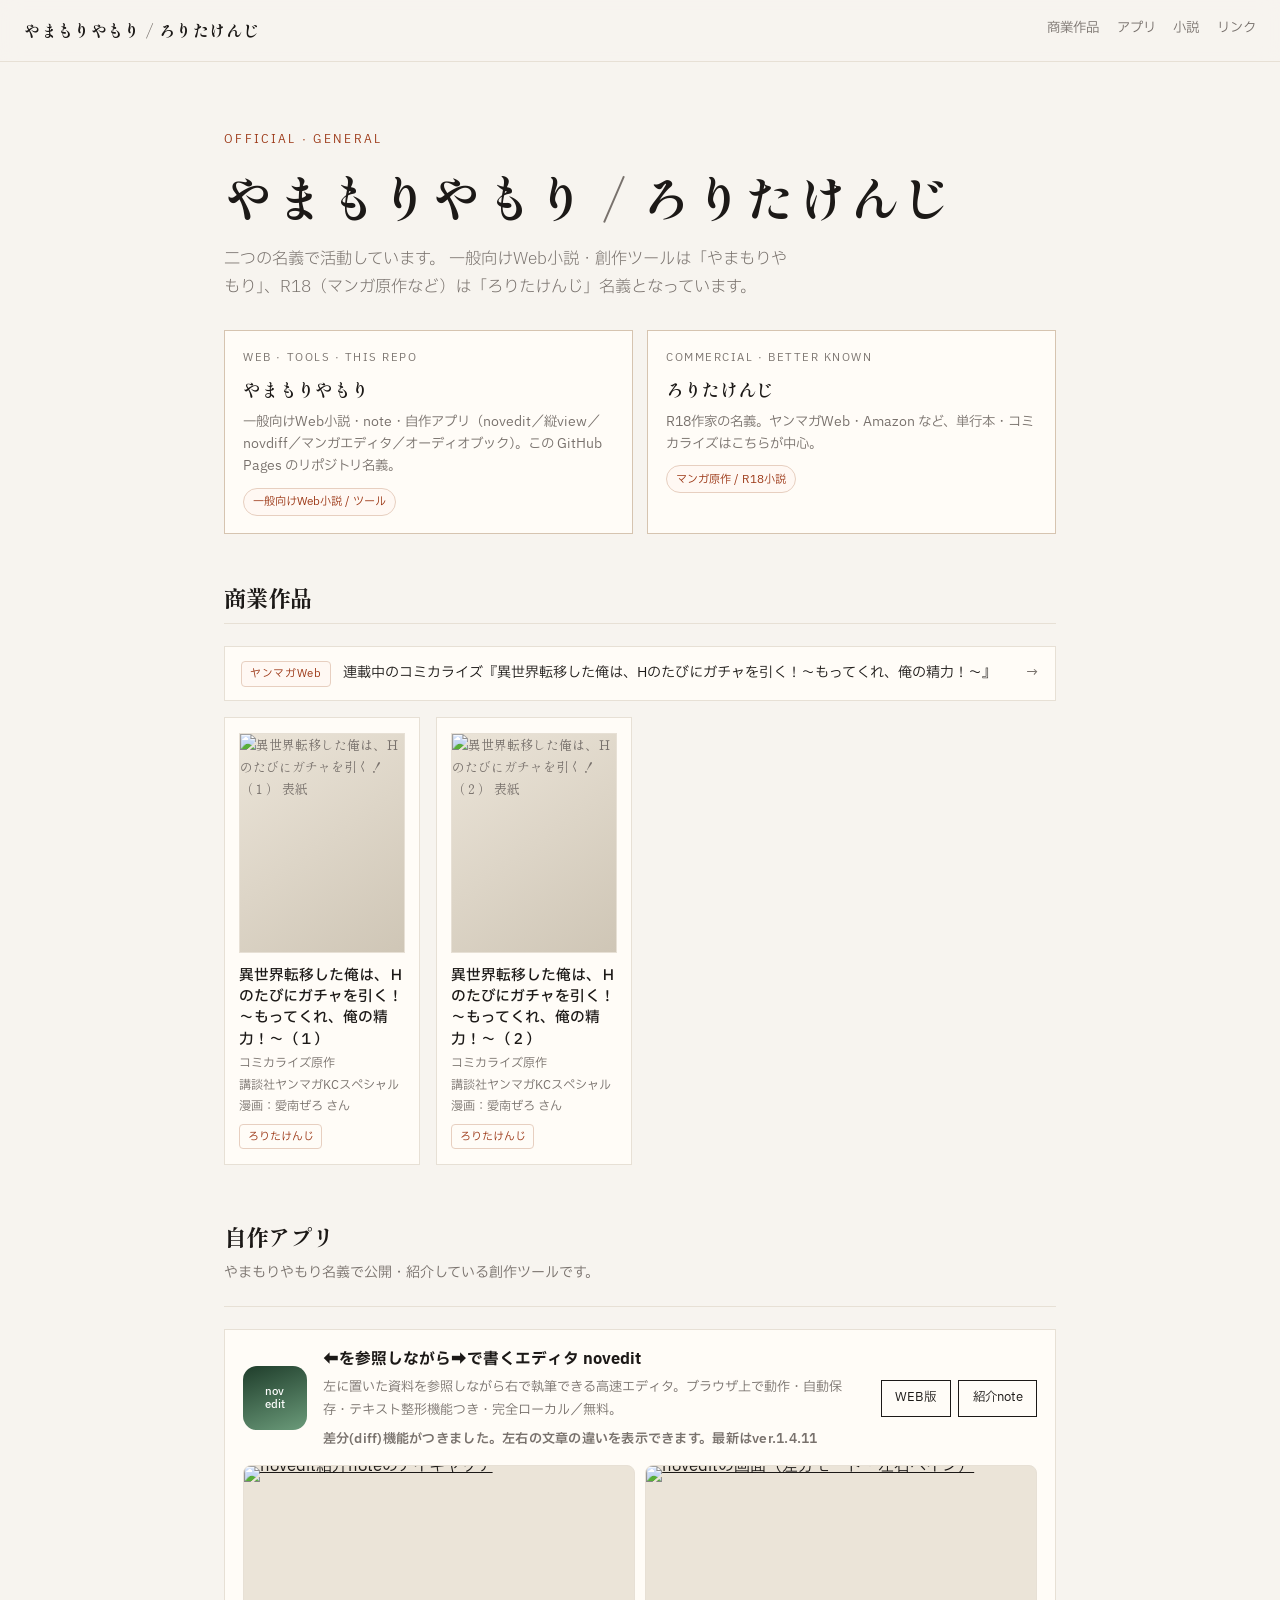
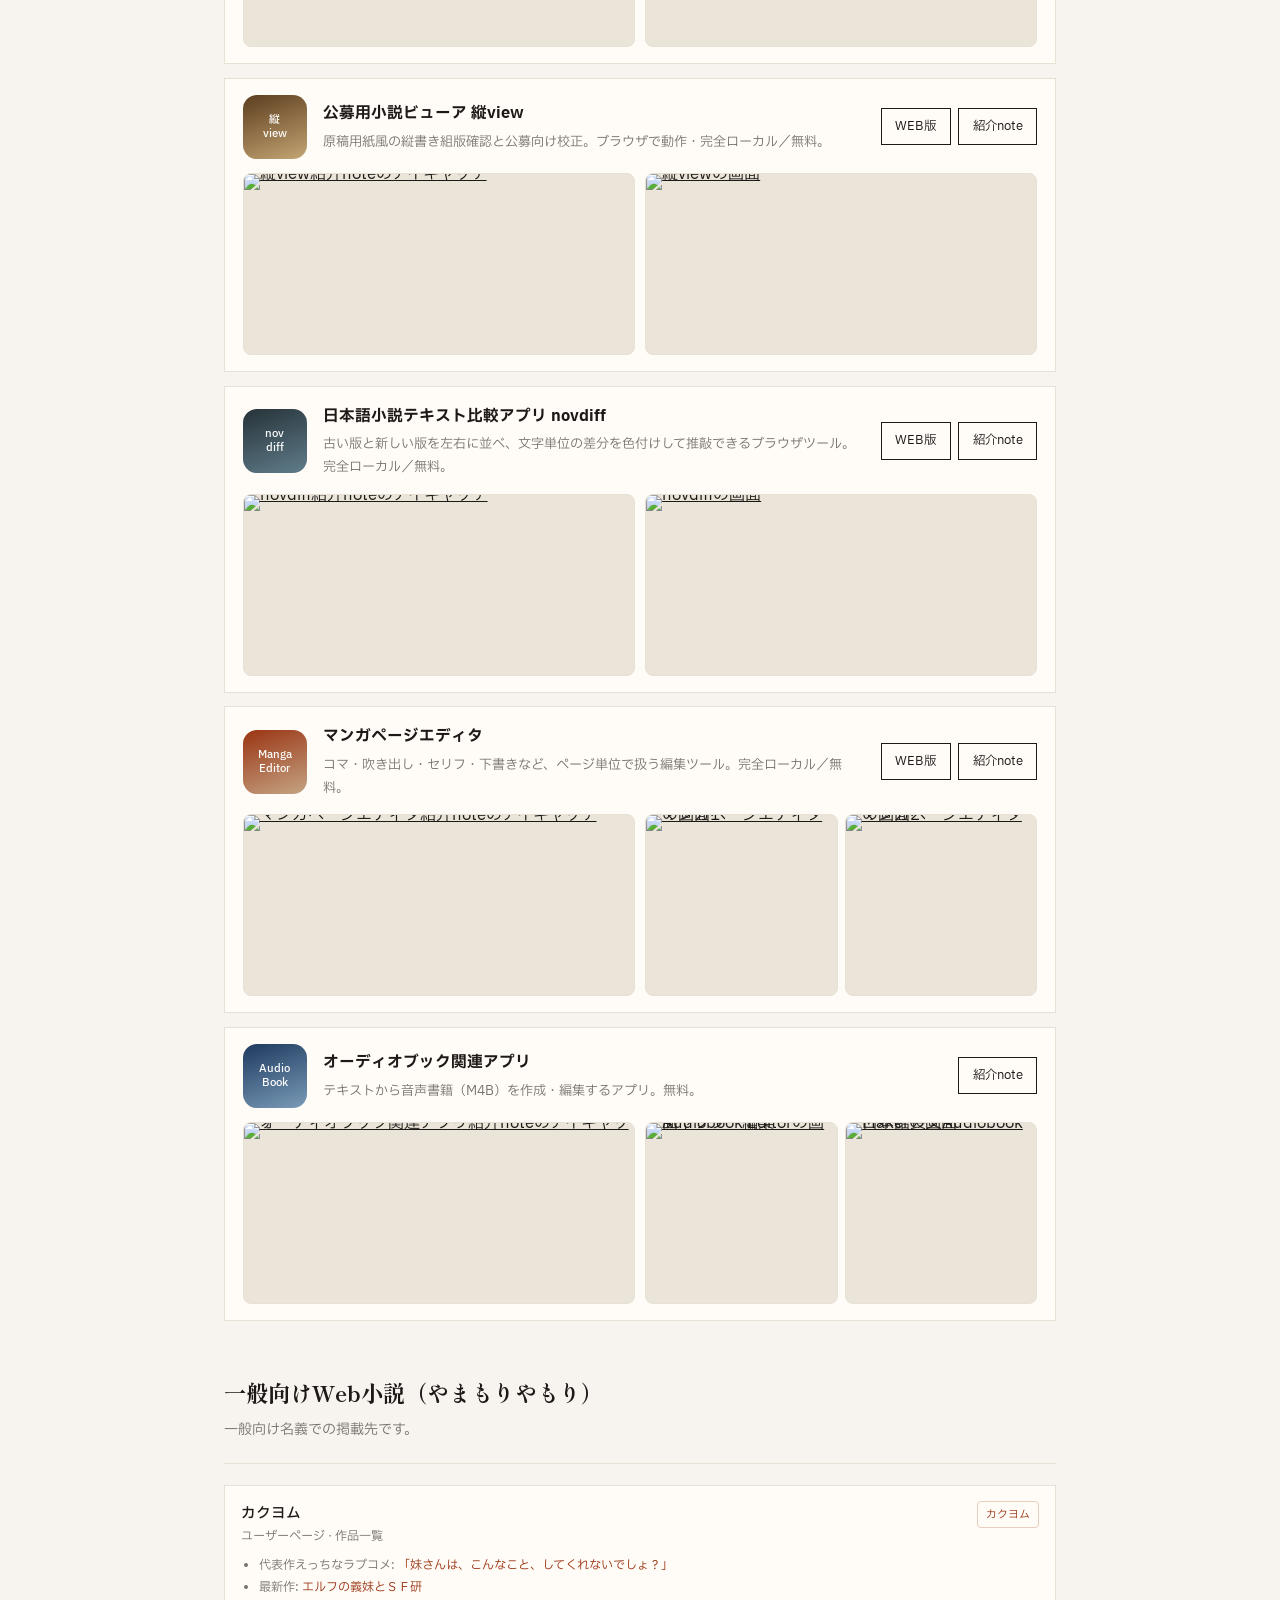
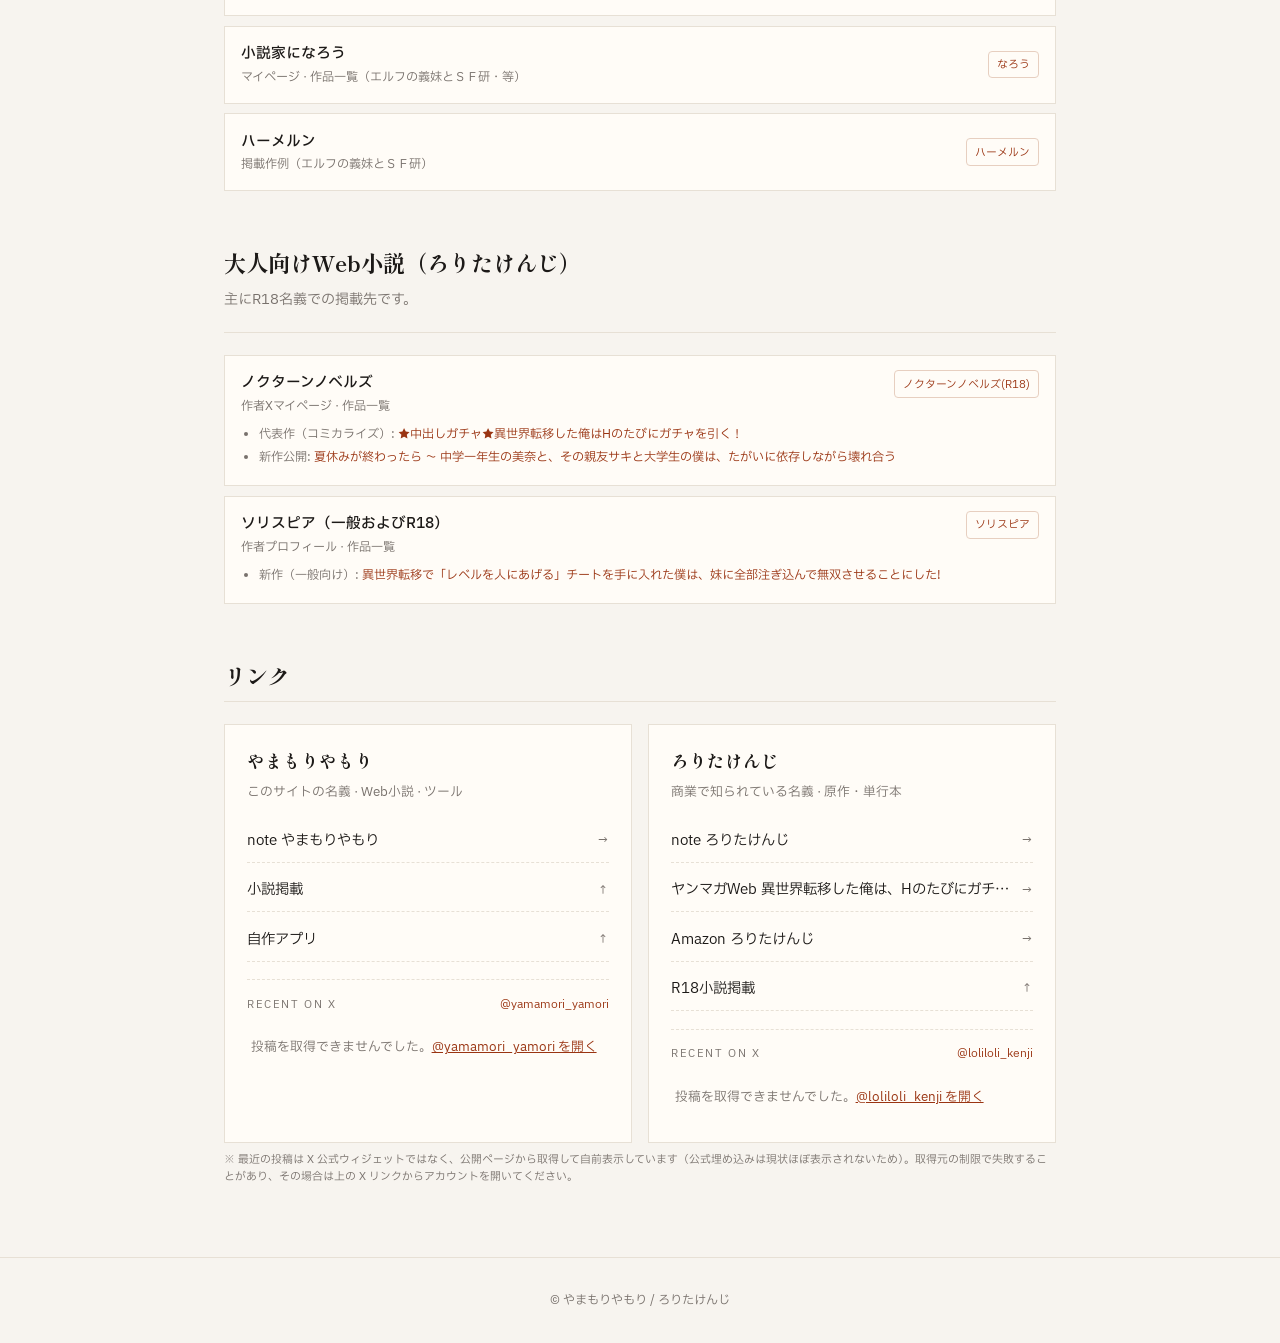
==== commit dca730de: "handoff: novedit Ver.1.4.11 + index 案内" ====
--- a/index.html
+++ b/index.html
@@ -574,7 +574,7 @@
           <div>
             <h3>⬅️を参照しながら➡️で書くエディタ novedit</h3>
             <p>左に置いた資料を参照しながら右で執筆できる高速エディタ。ブラウザ上で動作・自動保存・テキスト整形機能つき・完全ローカル／無料。</p>
-            <p class="app-update">差分(diff)機能がつきました。左右の文章の違いを表示できます。最新はver.1.4.9</p>
+            <p class="app-update">差分(diff)機能がつきました。左右の文章の違いを表示できます。最新はver.1.4.11</p>
           </div>
           <div class="app-actions">
             <a class="btn" href="./novedit/novedit.html"
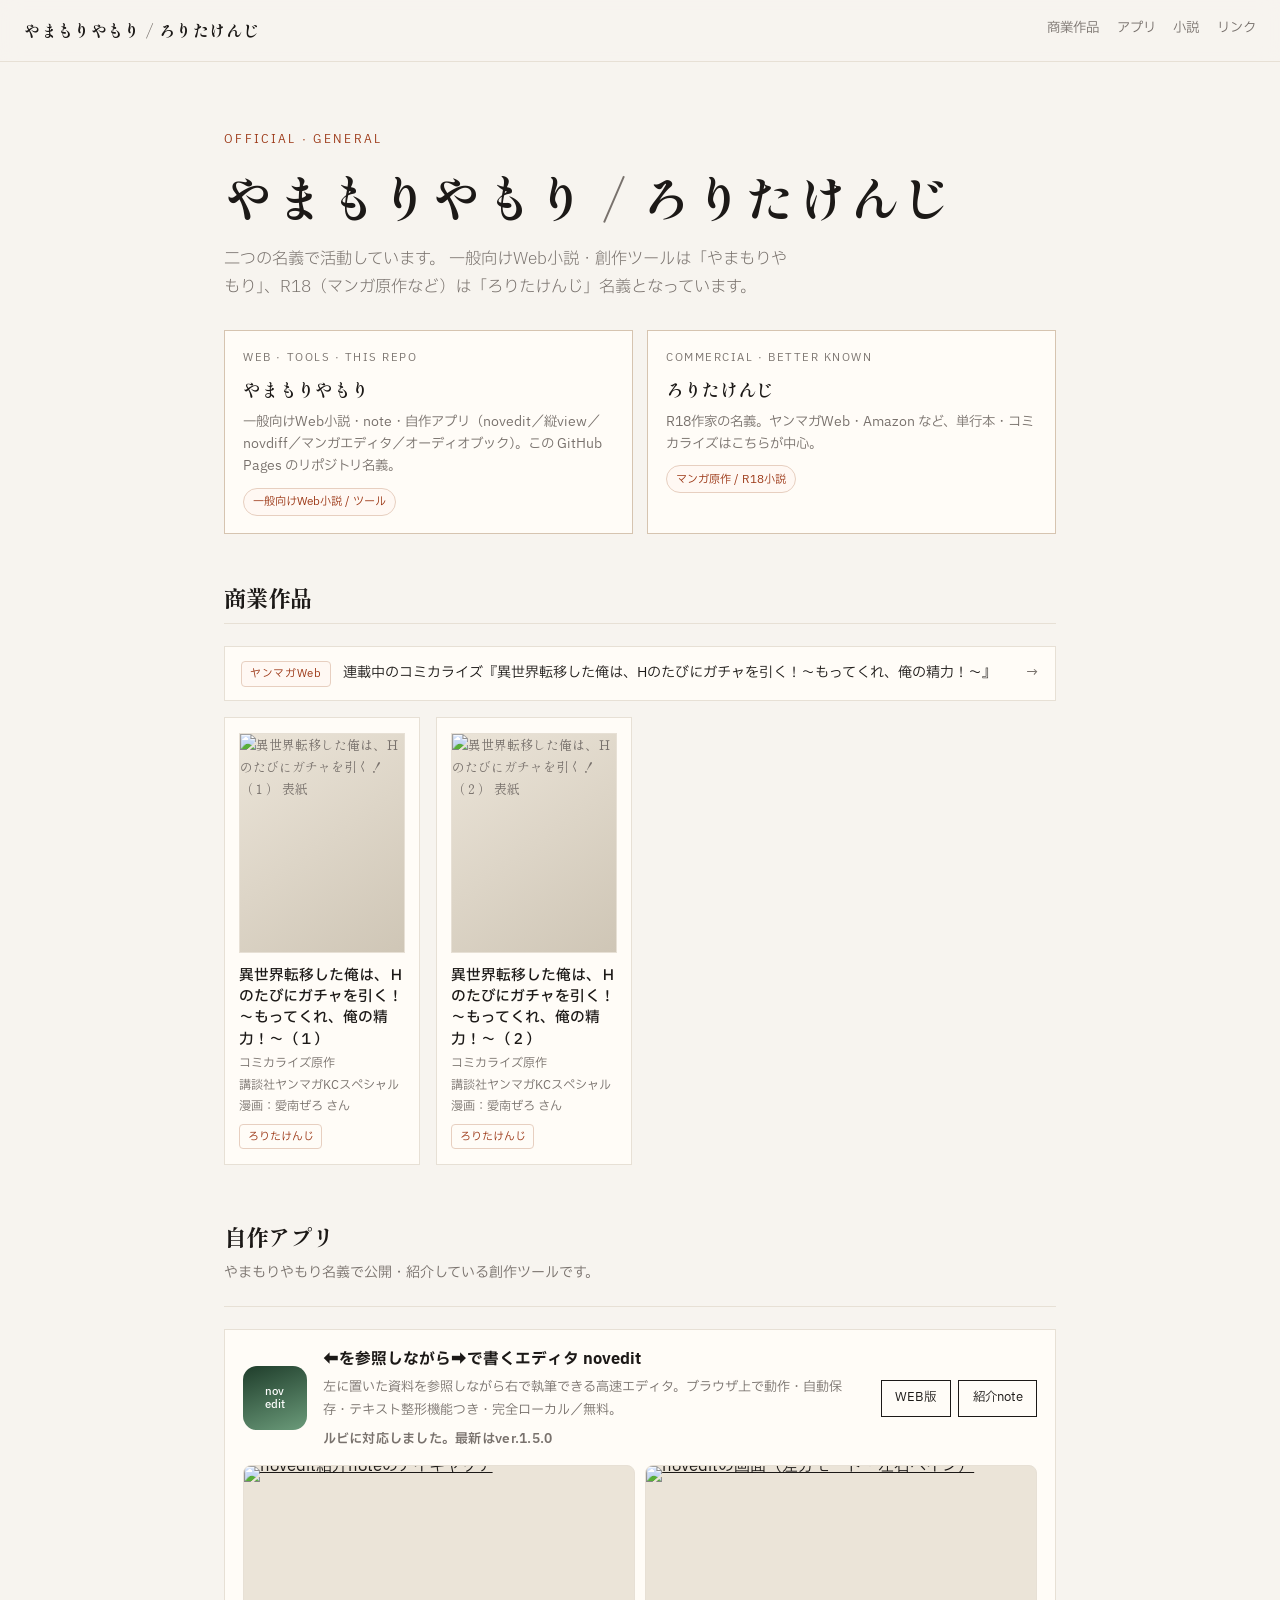
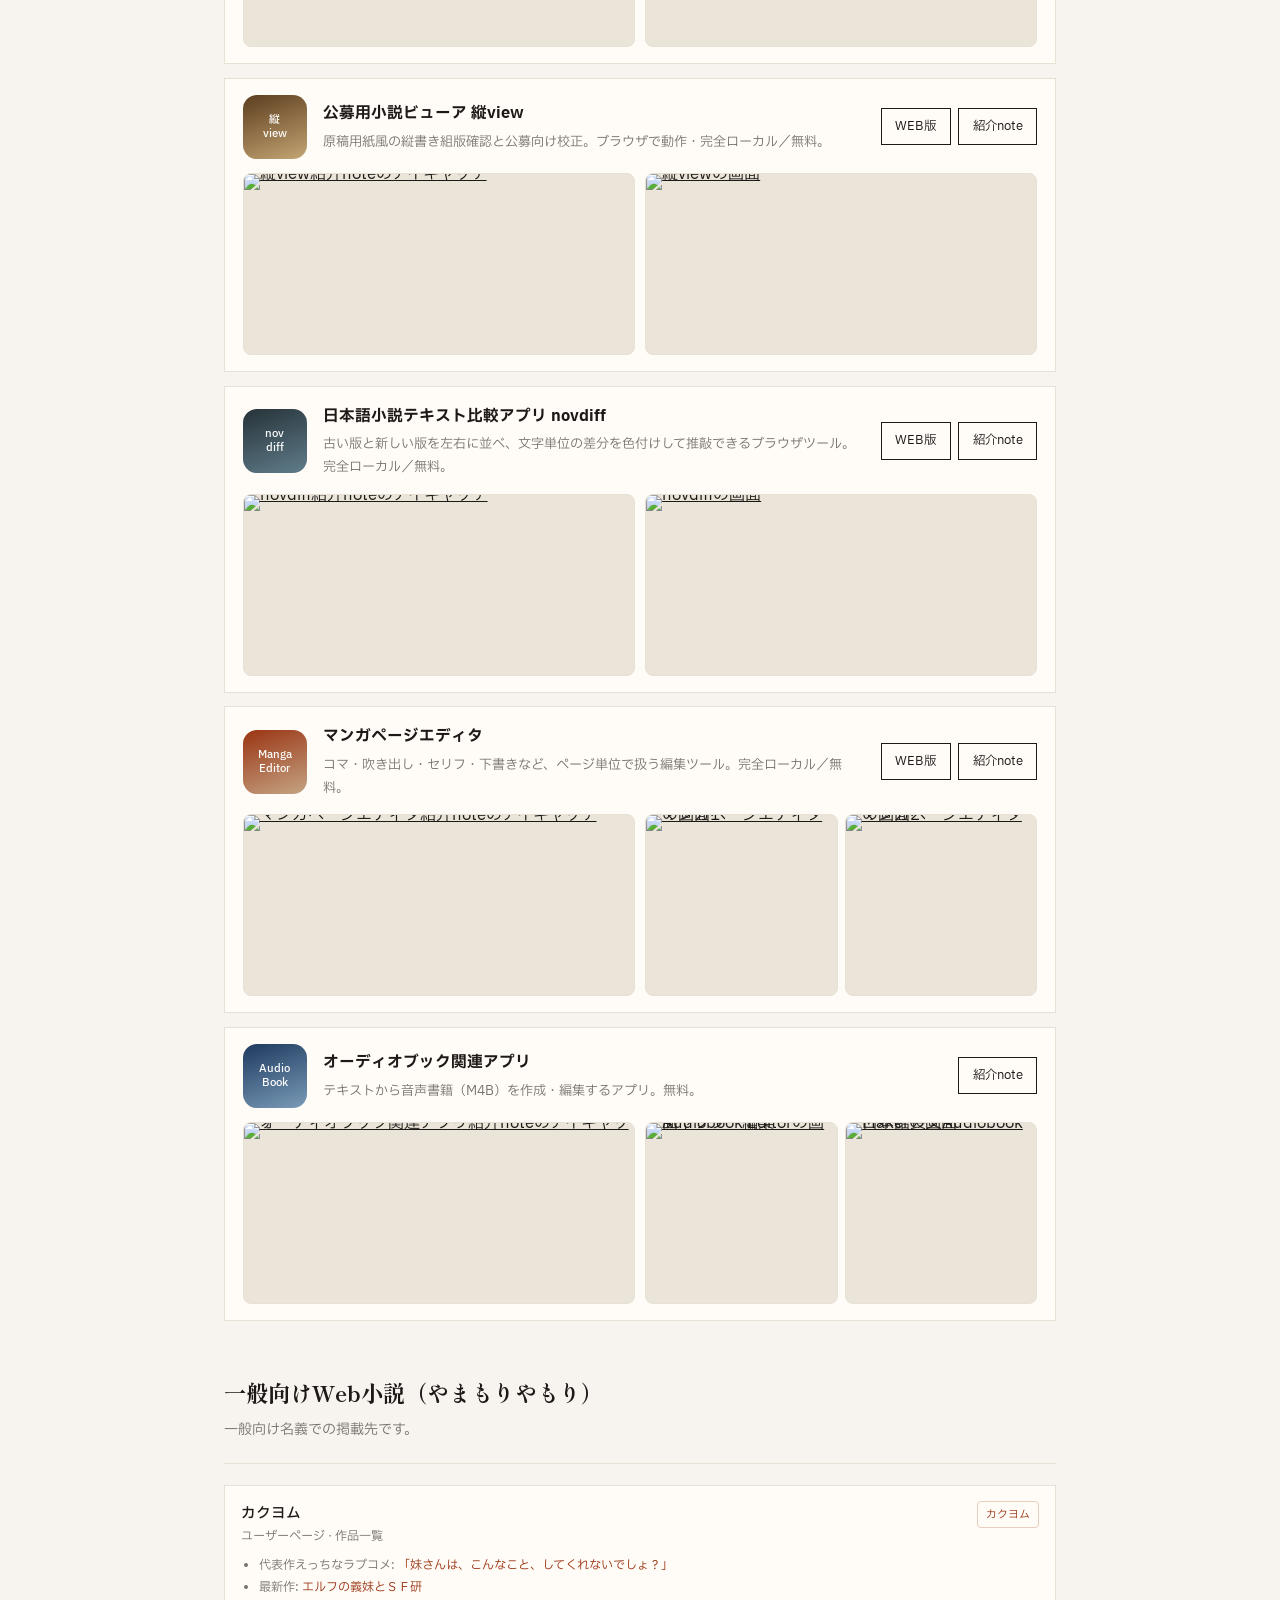
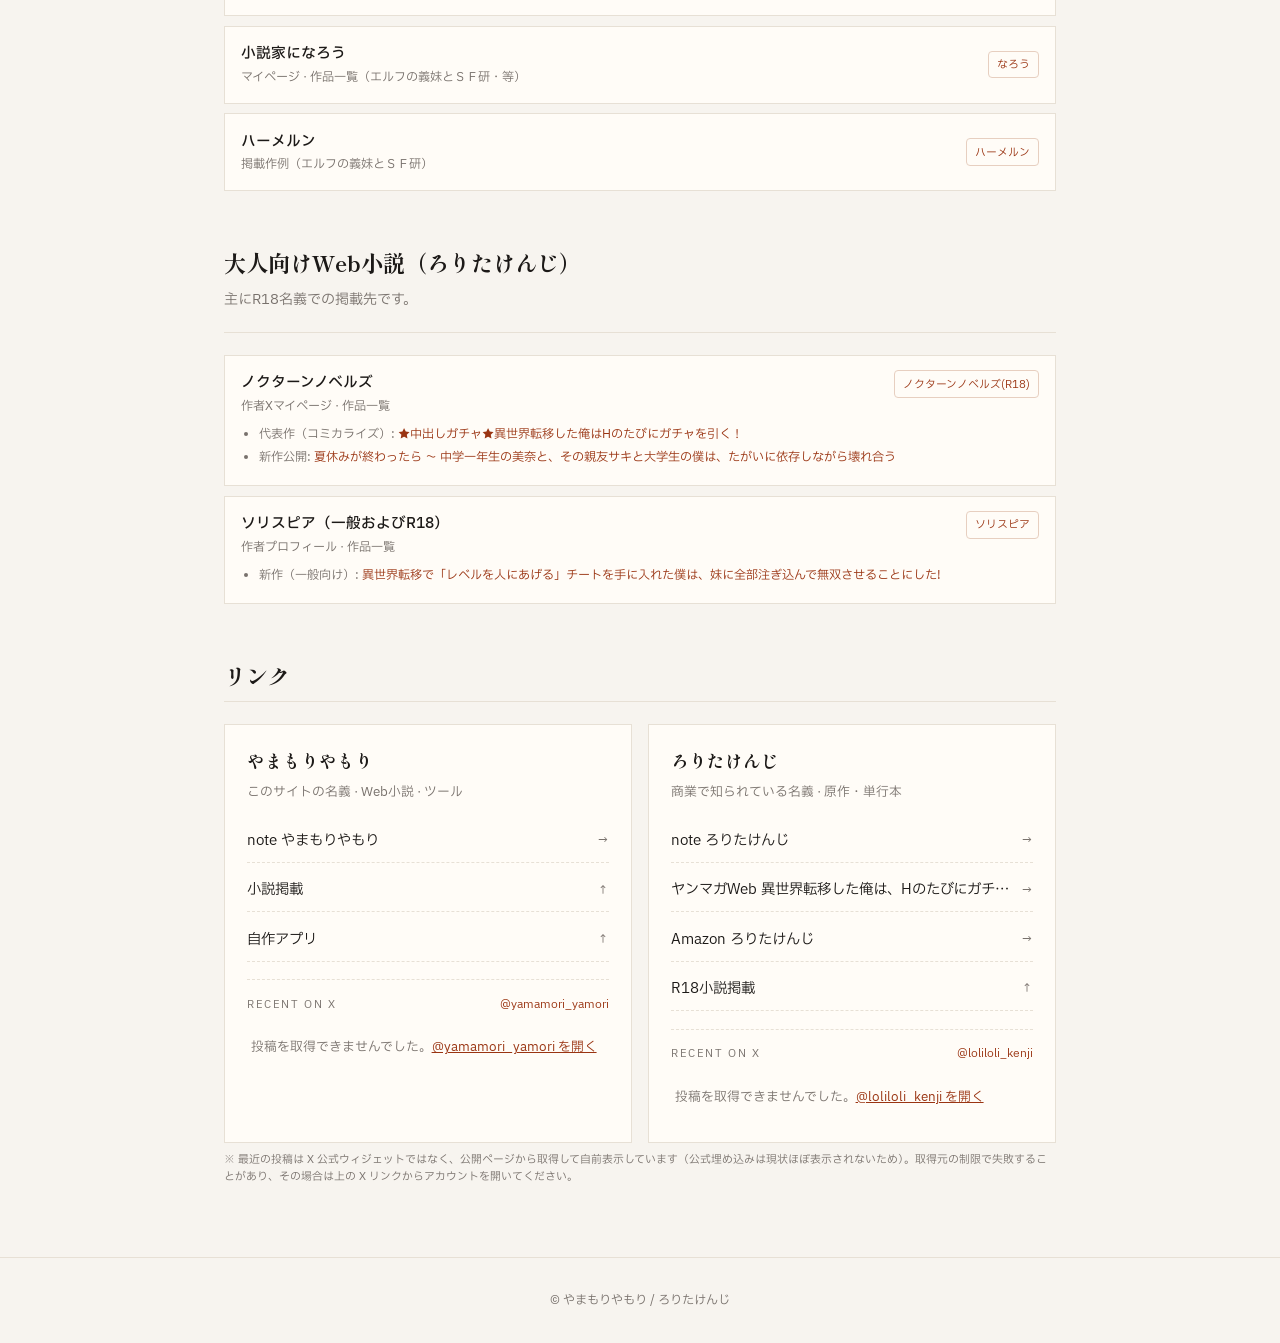
==== commit 5601c7ce: "handoff: index.html novedit 1.5.0 note" ====
--- a/index.html
+++ b/index.html
@@ -574,7 +574,7 @@
           <div>
             <h3>⬅️を参照しながら➡️で書くエディタ novedit</h3>
             <p>左に置いた資料を参照しながら右で執筆できる高速エディタ。ブラウザ上で動作・自動保存・テキスト整形機能つき・完全ローカル／無料。</p>
-            <p class="app-update">差分(diff)機能がつきました。左右の文章の違いを表示できます。最新はver.1.4.11</p>
+            <p class="app-update">ルビに対応しました。最新はver.1.5.0</p>
           </div>
           <div class="app-actions">
             <a class="btn" href="./novedit/novedit.html"
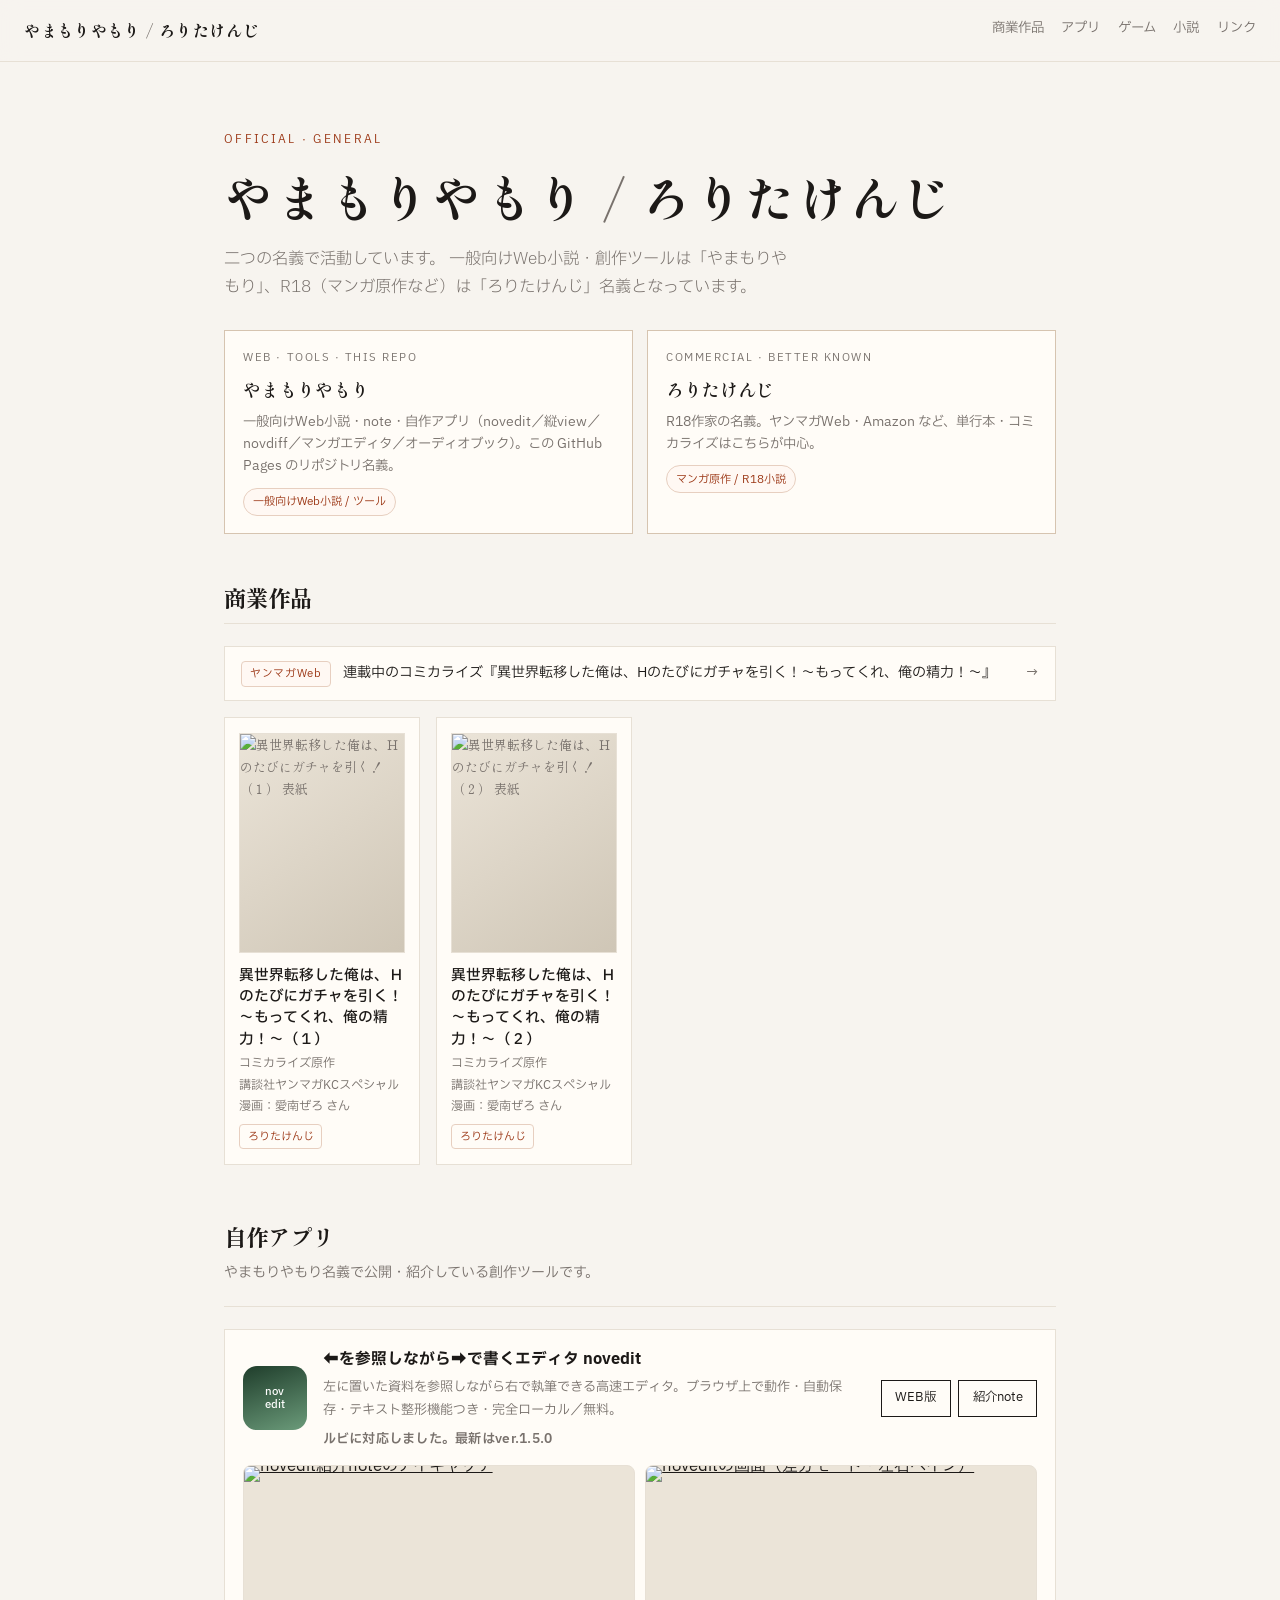
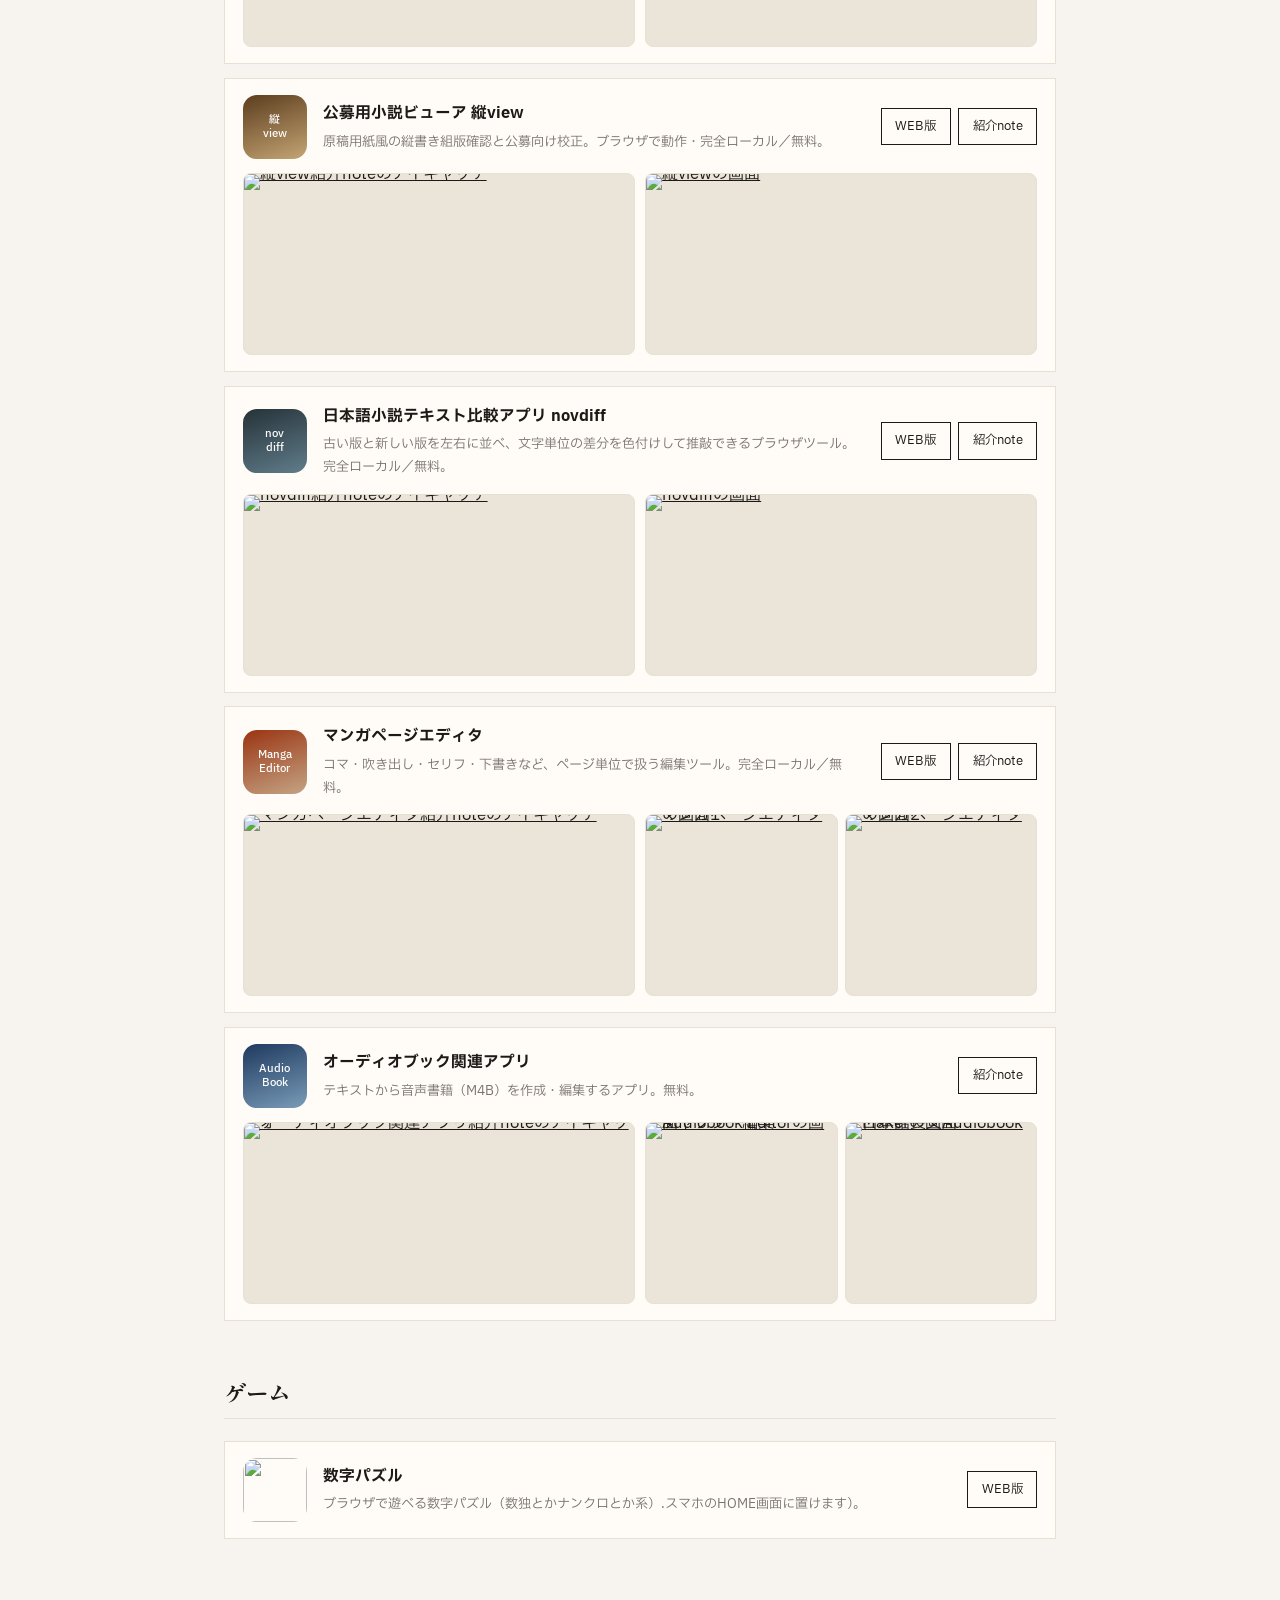
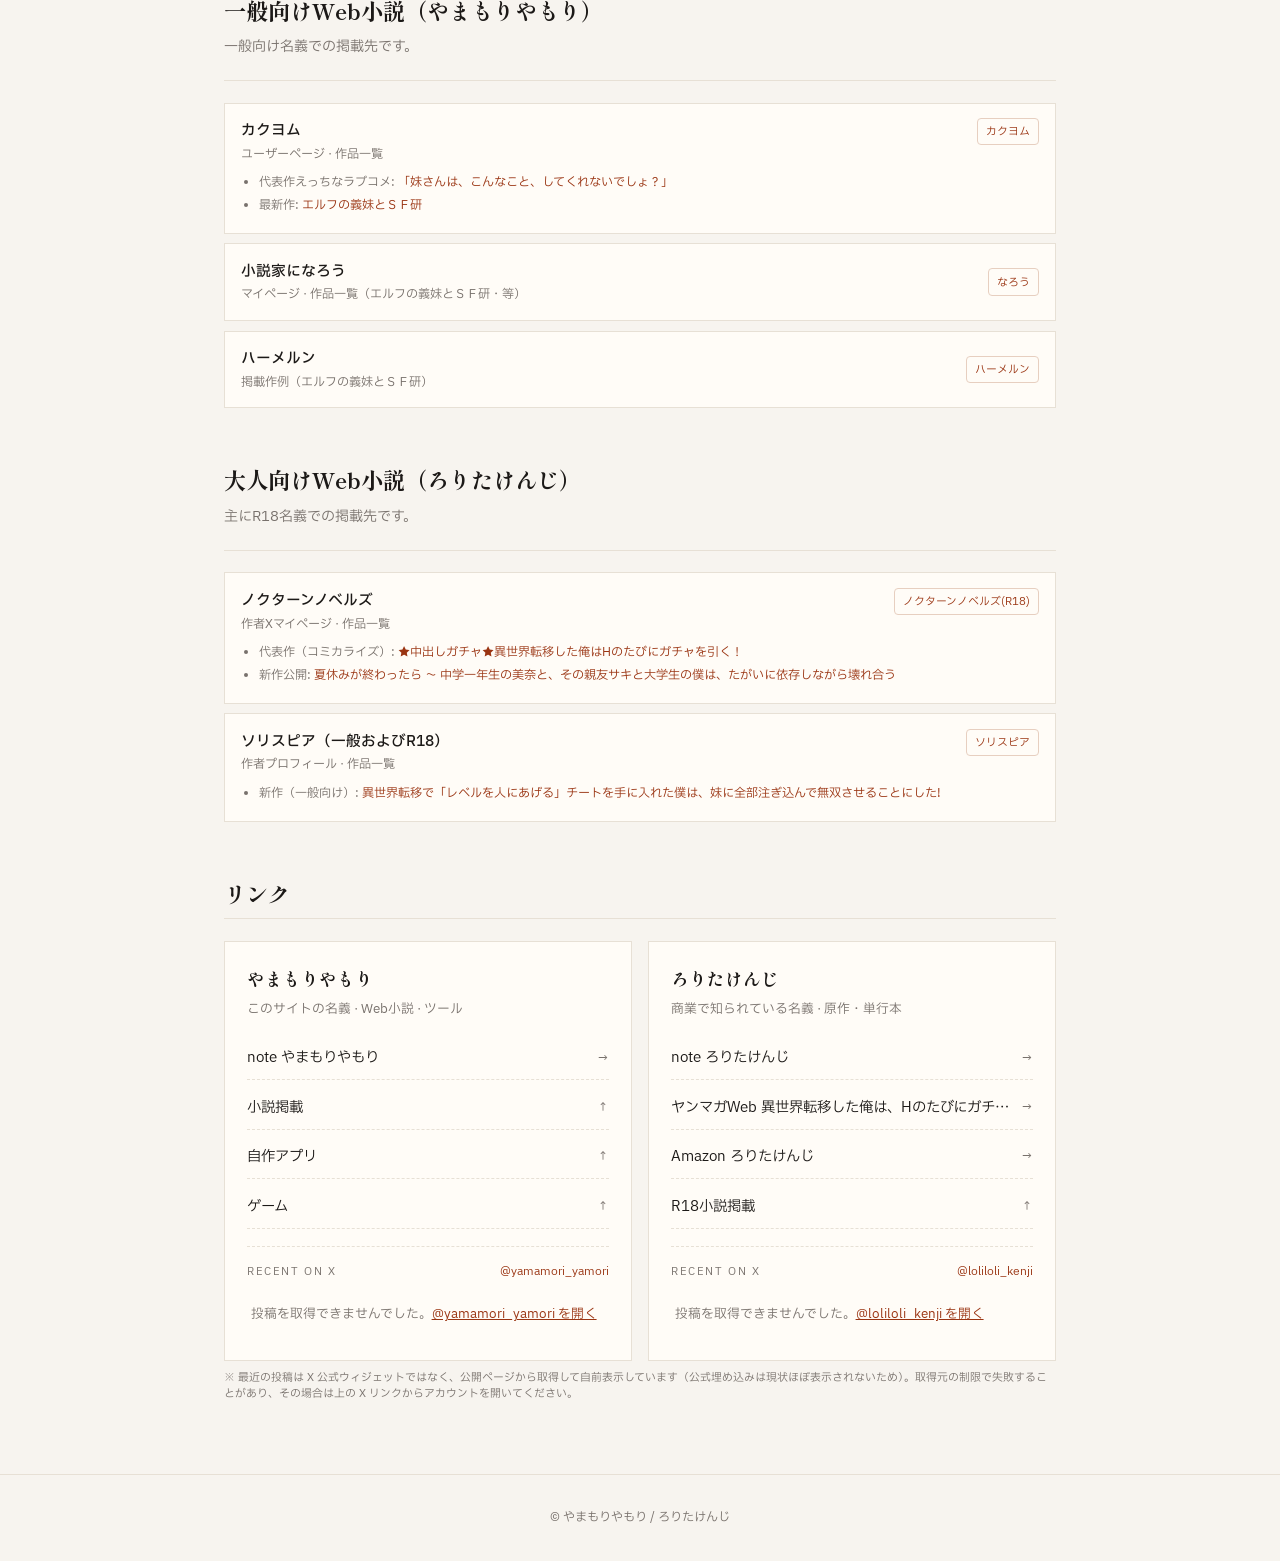
==== commit d8b1ed32: "handoff: ゲーム（数字パズル）セクション追加" ====
--- a/index.html
+++ b/index.html
@@ -230,6 +230,12 @@
     text-align: center; font-weight: 500; line-height: 1.25;
     background: linear-gradient(160deg, #9a3412, #c4a484);
   }
+  .app-icon.app-icon-img {
+    padding: 0; overflow: hidden; background: none;
+  }
+  .app-icon.app-icon-img img {
+    width: 64px; height: 64px; display: block; object-fit: cover;
+  }
   .app h3 { font-size: 0.98rem; margin-bottom: 0.2rem; }
   .app p { font-size: 0.82rem; color: var(--muted); }
   .app-update {
@@ -487,6 +493,7 @@
   <nav>
     <a href="#works">商業作品</a>
     <a href="#apps">アプリ</a>
+    <a href="#games">ゲーム</a>
     <a href="#novels-general">小説</a>
     <a href="#links">リンク</a>
   </nav>
@@ -749,6 +756,29 @@
     </div>
   </section>
 
+  <section id="games">
+    <h2>ゲーム</h2>
+    <div class="rule"></div>
+    <div class="apps">
+      <div class="app">
+        <div class="app-head">
+          <div class="app-icon app-icon-img">
+            <img src="https://yamamori-yamori.github.io/sudoku/icons/icon.svg"
+                 alt="" width="64" height="64" decoding="async" />
+          </div>
+          <div>
+            <h3>数字パズル</h3>
+            <p>ブラウザで遊べる数字パズル（数独とかナンクロとか系）.スマホのHOME画面に置けます）。</p>
+          </div>
+          <div class="app-actions">
+            <a class="btn" href="https://yamamori-yamori.github.io/sudoku/"
+               target="_blank" rel="noopener noreferrer">WEB版</a>
+          </div>
+        </div>
+      </div>
+    </div>
+  </section>
+
   <section id="novels-general">
     <h2>一般向けWeb小説（やまもりやもり）</h2>
     <p class="sec-desc">一般向け名義での掲載先です。</p>
@@ -845,6 +875,7 @@
           <a href="https://note.com/yamamoriyamori" target="_blank" rel="noopener noreferrer"><span class="link-label">note やまもりやもり</span><span class="link-go">→</span></a>
           <a href="#novels-general"><span class="link-label">小説掲載</span><span class="link-go">↑</span></a>
           <a href="#apps"><span class="link-label">自作アプリ</span><span class="link-go">↑</span></a>
+          <a href="#games"><span class="link-label">ゲーム</span><span class="link-go">↑</span></a>
         </div>
         <div class="x-feed" aria-label="やまもりやもりの最近の投稿">
           <div class="x-feed-head">
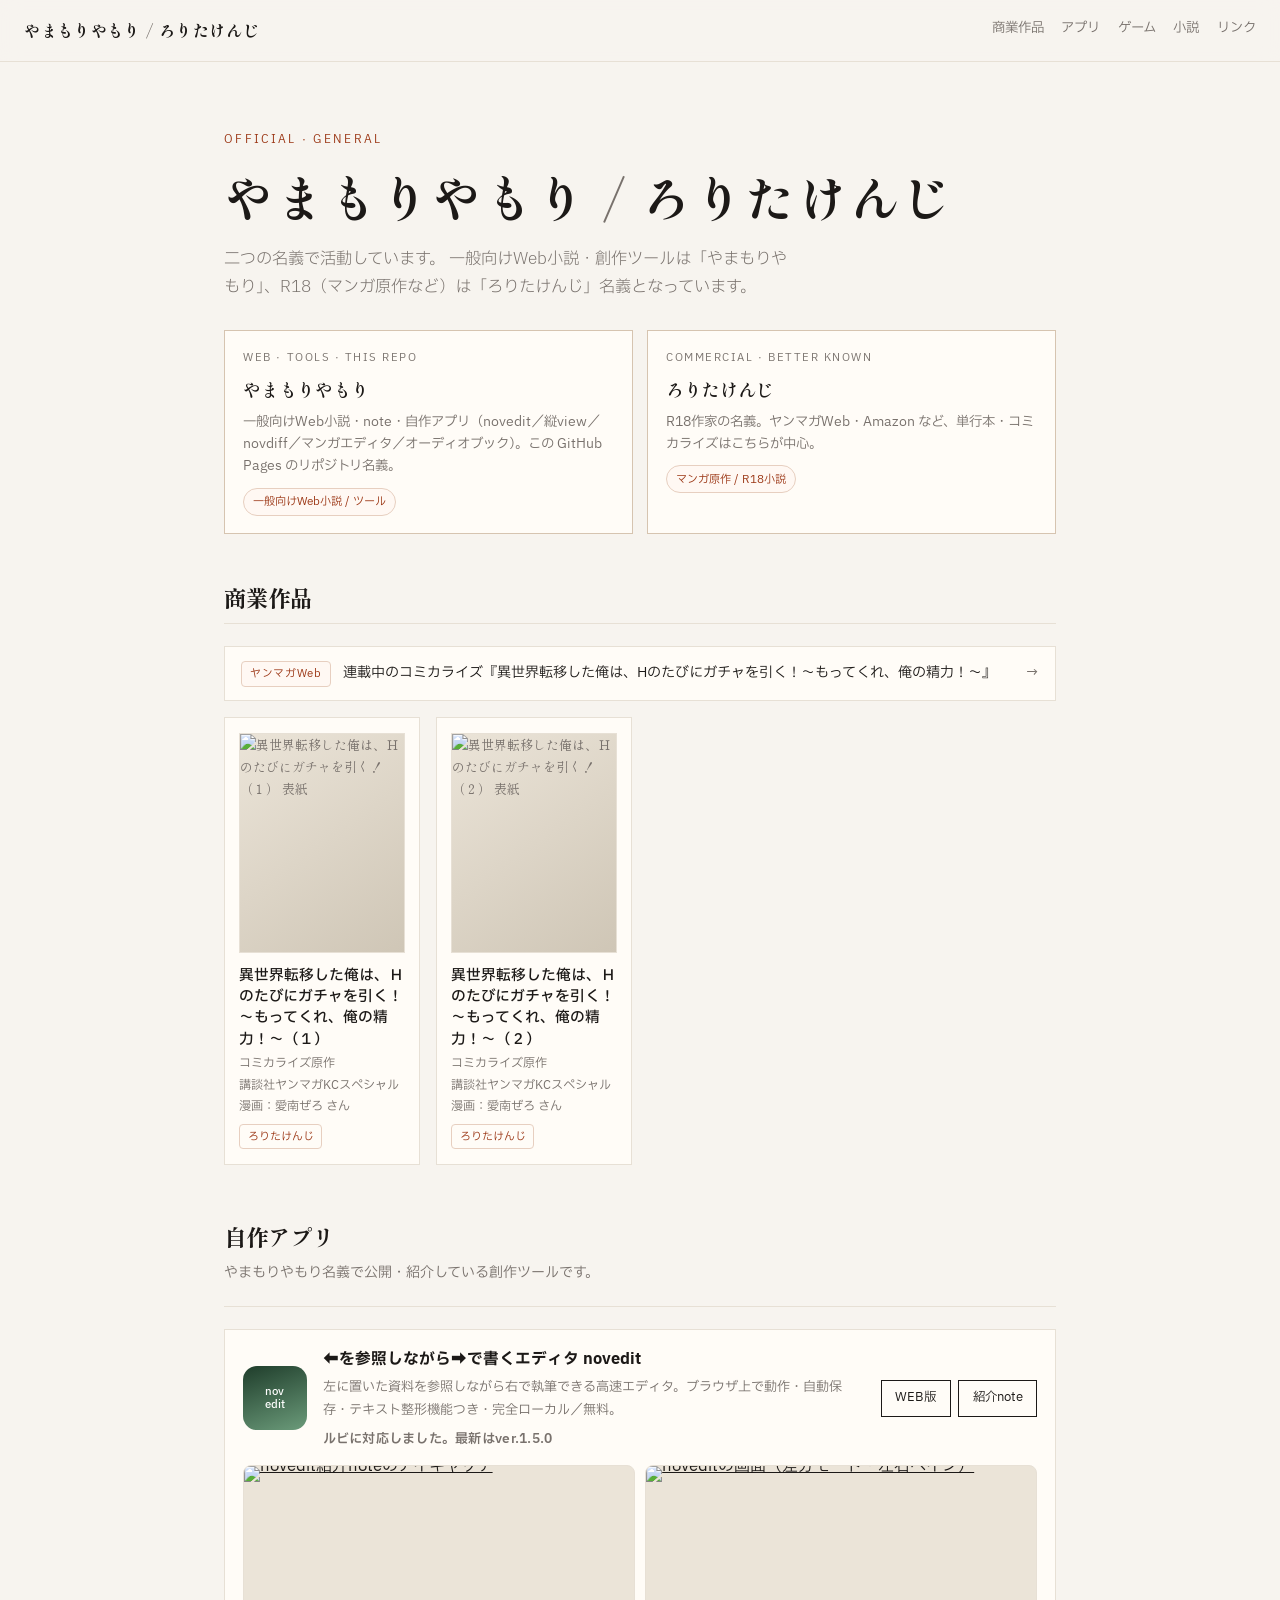
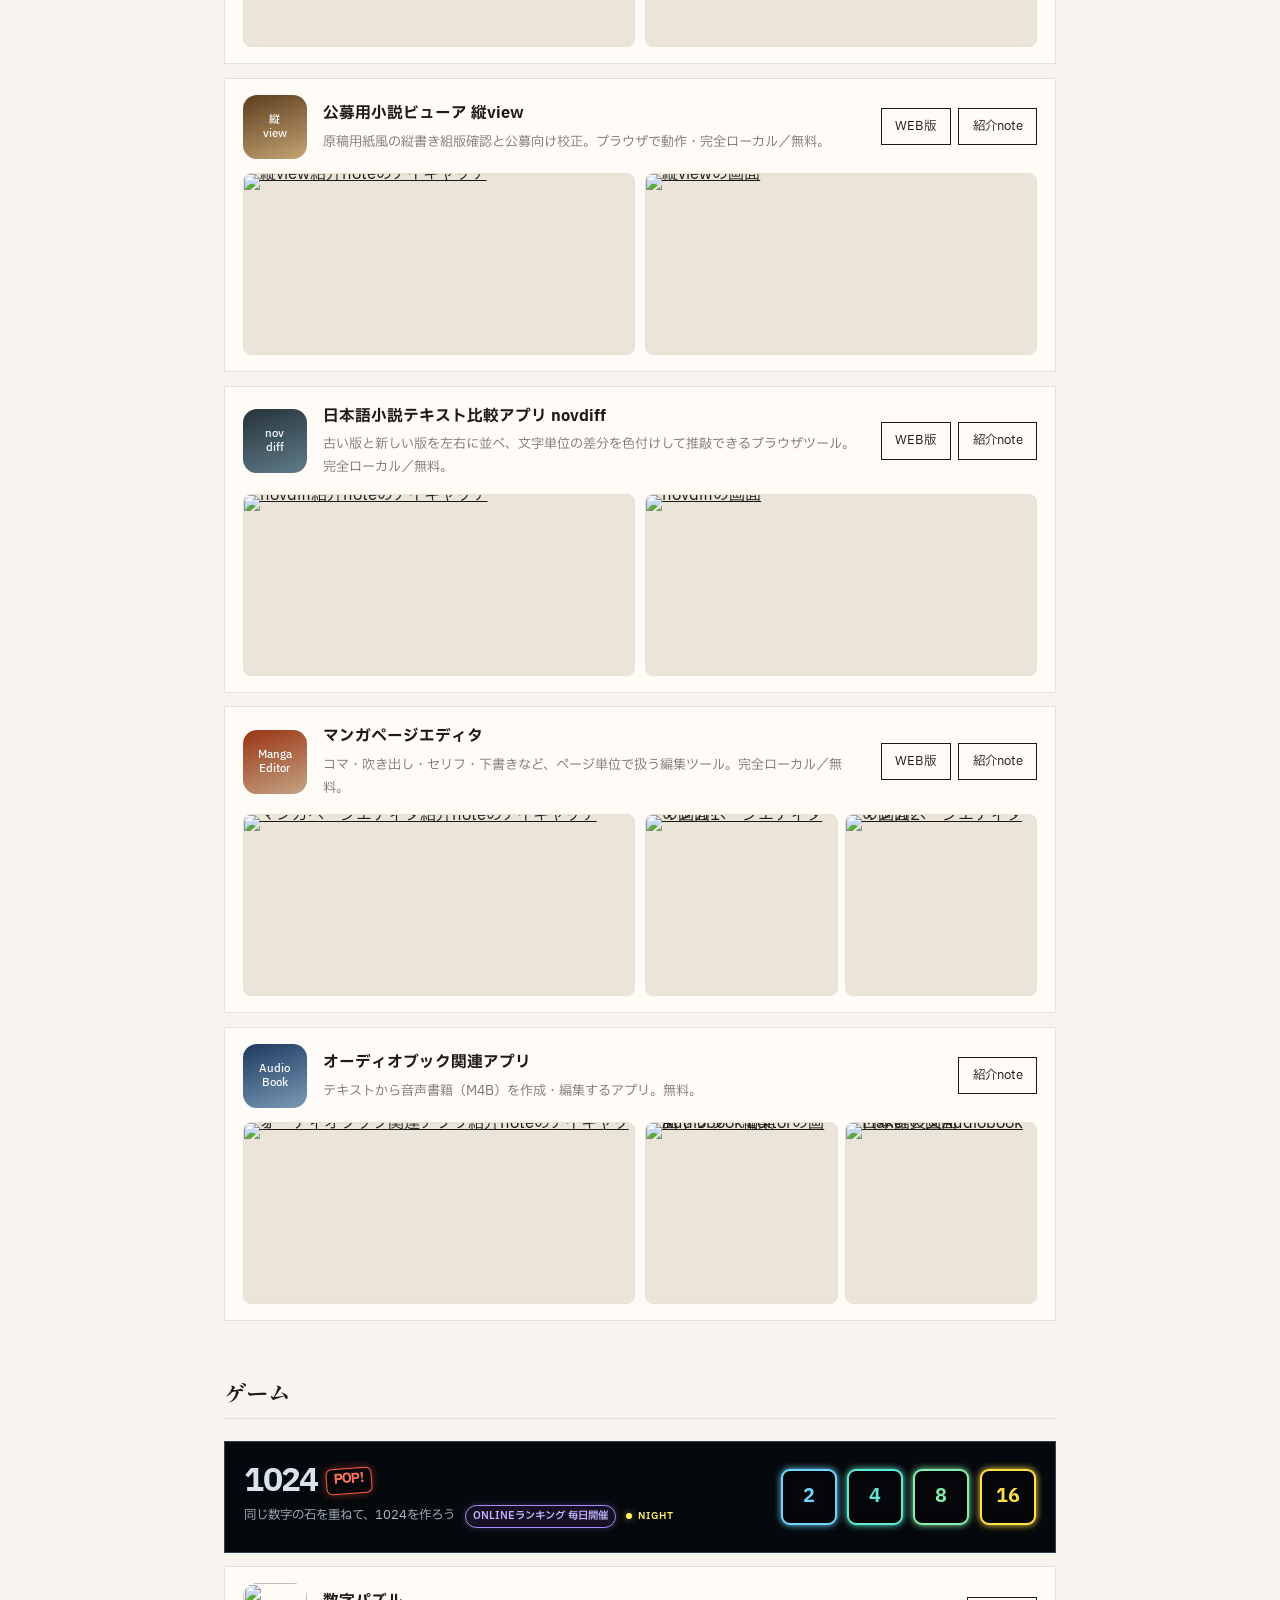
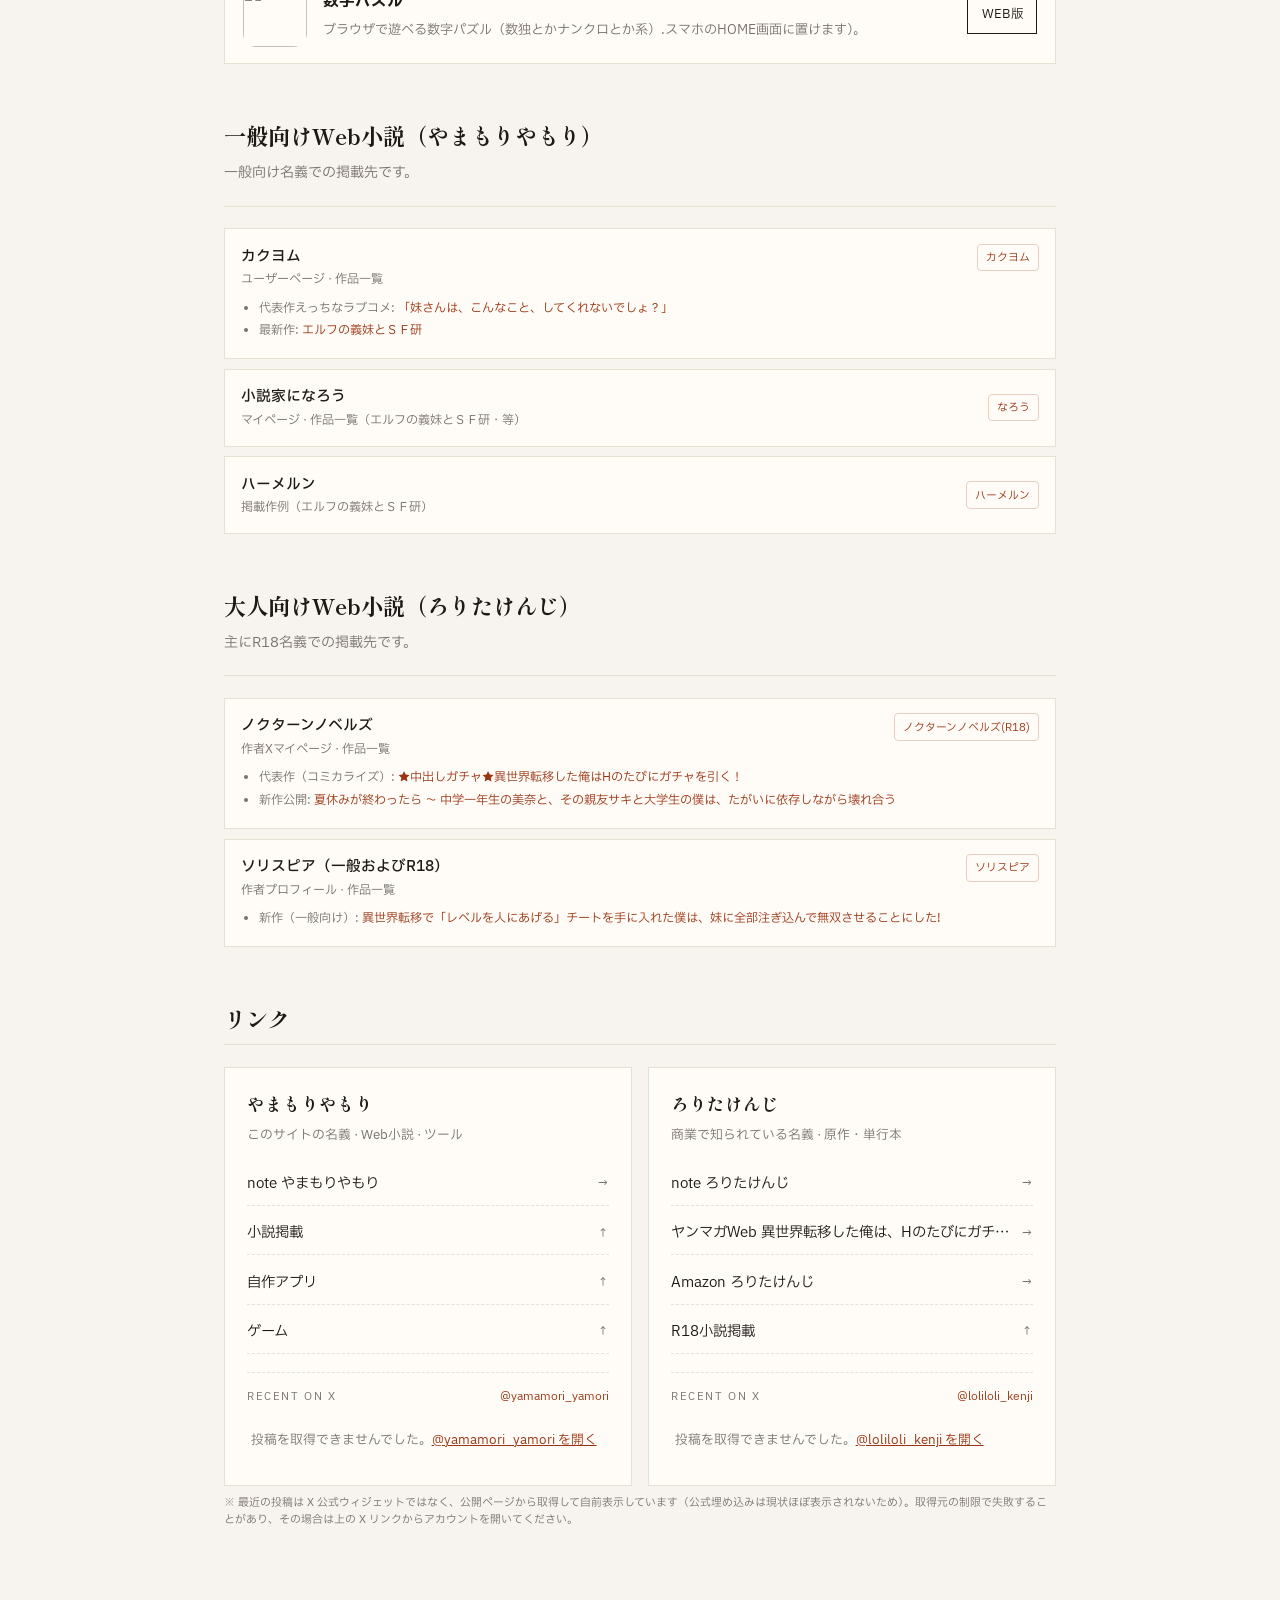
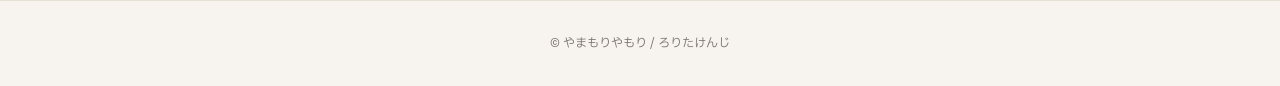
==== commit 0b5d9d8e: "handoff: 1024 game banner + ranking copy" ====
--- a/index.html
+++ b/index.html
@@ -236,6 +236,156 @@
   .app-icon.app-icon-img img {
     width: 64px; height: 64px; display: block; object-fit: cover;
   }
+  .game-1024-link {
+    position: relative;
+    display: grid;
+    grid-template-columns: minmax(0, 1fr) auto;
+    align-items: center;
+    gap: 1.15rem;
+    min-height: 112px;
+    padding: 1rem 1.2rem;
+    overflow: hidden;
+    border: 1px solid #d8cabe;
+    background:
+      linear-gradient(90deg, rgba(238,228,218,0.5), transparent 42%),
+      var(--card);
+    color: var(--ink);
+    text-decoration: none;
+    transition: transform 180ms ease, border-color 700ms ease,
+      background-color 700ms ease, box-shadow 180ms ease, color 700ms ease;
+  }
+  .game-1024-link:hover {
+    transform: translateY(-2px);
+    border-color: #bbada0;
+    box-shadow: 0 12px 28px rgba(28,25,23,0.09);
+  }
+  .game-1024-link::before {
+    content: "";
+    position: absolute; inset: 0;
+    background: #05080c;
+    opacity: 0;
+    transition: opacity 700ms ease;
+  }
+  .game-1024-link:focus-visible {
+    outline: 3px solid #c97c5f; outline-offset: 3px;
+  }
+  .game-1024-copy { position: relative; z-index: 2; min-width: 0; }
+  .game-1024-title {
+    display: flex; align-items: center; gap: 0.5rem; line-height: 1;
+  }
+  .game-1024-title strong {
+    font-size: clamp(1.45rem, 4vw, 2rem); letter-spacing: -0.05em;
+  }
+  .game-1024-pop {
+    display: inline-block;
+    padding: 0.28rem 0.4rem 0.34rem;
+    border-radius: 6px;
+    background: #f65e3b;
+    color: #fffdf7;
+    font-size: 0.85rem;
+    font-style: normal;
+    font-weight: 700;
+    letter-spacing: -0.04em;
+    transform: rotate(-4deg);
+    transition: color 700ms ease, background-color 700ms ease,
+      border-color 700ms ease, box-shadow 700ms ease;
+  }
+  .game-1024-copy p {
+    margin-top: 0.48rem; color: var(--muted); font-size: 0.78rem;
+    transition: color 700ms ease;
+  }
+  .game-1024-ranking {
+    display: inline-block;
+    margin-left: 0.45rem;
+    padding: 0.08rem 0.42rem 0.12rem;
+    border: 1px solid #cdbbad;
+    border-radius: 999px;
+    background: rgba(255,255,255,0.5);
+    color: #7f4a72;
+    font-size: 0.65rem;
+    font-weight: 600;
+    white-space: nowrap;
+    transition: color 700ms ease, background-color 700ms ease,
+      border-color 700ms ease, box-shadow 700ms ease;
+  }
+  .game-1024-mode {
+    display: inline-flex; align-items: center; gap: 0.35rem;
+    margin-left: 0.45rem; color: #9a7d69;
+    font-size: 0.62rem; font-weight: 600; letter-spacing: 0.1em;
+    transition: color 700ms ease;
+  }
+  .game-1024-mode::before {
+    content: ""; width: 0.38rem; height: 0.38rem; border-radius: 50%;
+    background: #f2b179; box-shadow: 0 0 0 transparent;
+    transition: background-color 700ms ease, box-shadow 700ms ease;
+  }
+  .game-1024-mode-night { display: none; }
+  .game-1024-stones {
+    position: relative; z-index: 2;
+    display: flex; align-items: center; gap: clamp(0.32rem, 1.3vw, 0.65rem);
+  }
+  .game-1024-stone {
+    display: grid; place-items: center;
+    width: clamp(42px, 7vw, 56px); aspect-ratio: 1;
+    border: 2px solid transparent;
+    border-radius: 9px;
+    color: #776e65;
+    font-size: clamp(0.92rem, 2.6vw, 1.18rem);
+    font-weight: 700;
+    line-height: 1;
+    font-variant-numeric: tabular-nums;
+    transform-origin: 50% 80%;
+    transition: color 700ms ease, background-color 700ms ease,
+      border-color 700ms ease, box-shadow 700ms ease;
+    animation: game-1024-twitch 3.6s ease-in-out infinite;
+  }
+  .game-1024-stone:nth-child(1) { background: #eee4da; }
+  .game-1024-stone:nth-child(2) { background: #ede0c8; animation-delay: 0.12s; }
+  .game-1024-stone:nth-child(3) { background: #f2b179; color: #fff; animation-delay: 0.24s; }
+  .game-1024-stone:nth-child(4) { background: #f59563; color: #fff; animation-delay: 0.36s; }
+  .game-1024-link.is-night {
+    border-color: #344252;
+    color: #d8e3ed;
+    box-shadow: inset 0 0 24px #70d6ff0d;
+  }
+  .game-1024-link.is-night::before { opacity: 1; }
+  .game-1024-link.is-night:hover {
+    border-color: #657383;
+    box-shadow: inset 0 0 24px #70d6ff12, 0 12px 28px rgba(0,0,0,0.18);
+  }
+  .game-1024-link.is-night .game-1024-pop {
+    border: 1px solid #ff5c42;
+    background: #05070a; color: #ff735c;
+    box-shadow: 0 0 8px #ff5c4266;
+  }
+  .game-1024-link.is-night .game-1024-copy p { color: #aebbc7; }
+  .game-1024-link.is-night .game-1024-ranking {
+    border-color: #a78bfa;
+    background: #151023;
+    color: #c4b5fd;
+    box-shadow: 0 0 7px #a78bfa44;
+  }
+  .game-1024-link.is-night .game-1024-mode { color: #fff36a; }
+  .game-1024-link.is-night .game-1024-mode::before {
+    background: #fff36a; box-shadow: 0 0 7px #fff36a88;
+  }
+  .game-1024-link.is-night .game-1024-mode-day { display: none; }
+  .game-1024-link.is-night .game-1024-mode-night { display: inline; }
+  .game-1024-link.is-night .game-1024-stone {
+    background: #05070a;
+    border-color: currentColor;
+    box-shadow: 0 0 7px currentColor, inset 0 0 9px #000;
+  }
+  .game-1024-link.is-night .game-1024-stone:nth-child(1) { color: #70d6ff; }
+  .game-1024-link.is-night .game-1024-stone:nth-child(2) { color: #5eead4; }
+  .game-1024-link.is-night .game-1024-stone:nth-child(3) { color: #86efac; }
+  .game-1024-link.is-night .game-1024-stone:nth-child(4) { color: #fde047; }
+  @keyframes game-1024-twitch {
+    0%, 12%, 100% { transform: rotate(0) translateY(0); }
+    3% { transform: rotate(-3deg) translateY(-2px); }
+    6% { transform: rotate(3deg) translateY(0); }
+    9% { transform: rotate(-1deg) translateY(-1px); }
+  }
   .app h3 { font-size: 0.98rem; margin-bottom: 0.2rem; }
   .app p { font-size: 0.82rem; color: var(--muted); }
   .app-update {
@@ -280,6 +430,9 @@
     object-fit: cover; object-position: top center; display: block;
   }
   @media (max-width: 560px) {
+    .game-1024-link { grid-template-columns: 1fr; gap: 0.9rem; }
+    .game-1024-stones { justify-content: space-between; width: 100%; }
+    .game-1024-stone { width: min(18vw, 54px); }
     .app-thumbs { grid-template-columns: 1fr; }
     .app-thumb img, .app-shots img { max-height: 160px; }
   }
@@ -475,6 +628,13 @@
     border-top: 1px solid var(--line);
     text-align: center; color: var(--muted);
     font-size: 0.76rem; padding: 2rem 1rem;
+  }
+  @media (prefers-reduced-motion: reduce) {
+    .game-1024-link,
+    .game-1024-link * {
+      animation: none !important;
+      transition: none !important;
+    }
   }
 </style>
 <!-- Google tag (gtag.js) -->
@@ -760,6 +920,30 @@
     <h2>ゲーム</h2>
     <div class="rule"></div>
     <div class="apps">
+      <a class="game-1024-link" data-1024-theme-cycle
+         href="https://1024-pop.pages.dev/"
+         target="_blank" rel="noopener noreferrer"
+         aria-label="1024 POPをWEBで遊ぶ。ONLINEランキング毎日開催">
+        <div class="game-1024-copy">
+          <div class="game-1024-title">
+            <strong>1024</strong><em class="game-1024-pop">POP!</em>
+          </div>
+          <p>
+            同じ数字の石を重ねて、1024を作ろう
+            <span class="game-1024-ranking">ONLINEランキング 毎日開催</span>
+            <span class="game-1024-mode" aria-hidden="true">
+              <span class="game-1024-mode-day">DAY</span>
+              <span class="game-1024-mode-night">NIGHT</span>
+            </span>
+          </p>
+        </div>
+        <div class="game-1024-stones" aria-hidden="true">
+          <span class="game-1024-stone">2</span>
+          <span class="game-1024-stone">4</span>
+          <span class="game-1024-stone">8</span>
+          <span class="game-1024-stone">16</span>
+        </div>
+      </a>
       <div class="app">
         <div class="app-head">
           <div class="app-icon app-icon-img">
@@ -1250,5 +1434,36 @@
   document.querySelectorAll("[data-x-user]").forEach(loadFeed);
 })();
 </script>
+<script>
+(() => {
+  const link = document.querySelector("[data-1024-theme-cycle]");
+  if (!link) return;
+
+  const reducedMotion = window.matchMedia("(prefers-reduced-motion: reduce)");
+  let timer = null;
+  let night = false;
+
+  function stopCycle() {
+    if (timer) window.clearInterval(timer);
+    timer = null;
+    night = false;
+    link.classList.remove("is-night");
+  }
+
+  function startCycle() {
+    stopCycle();
+    if (reducedMotion.matches) return;
+    timer = window.setInterval(() => {
+      night = !night;
+      link.classList.toggle("is-night", night);
+    }, 4000);
+  }
+
+  startCycle();
+  if (typeof reducedMotion.addEventListener === "function") {
+    reducedMotion.addEventListener("change", startCycle);
+  }
+})();
+</script>
 </body>
 </html>
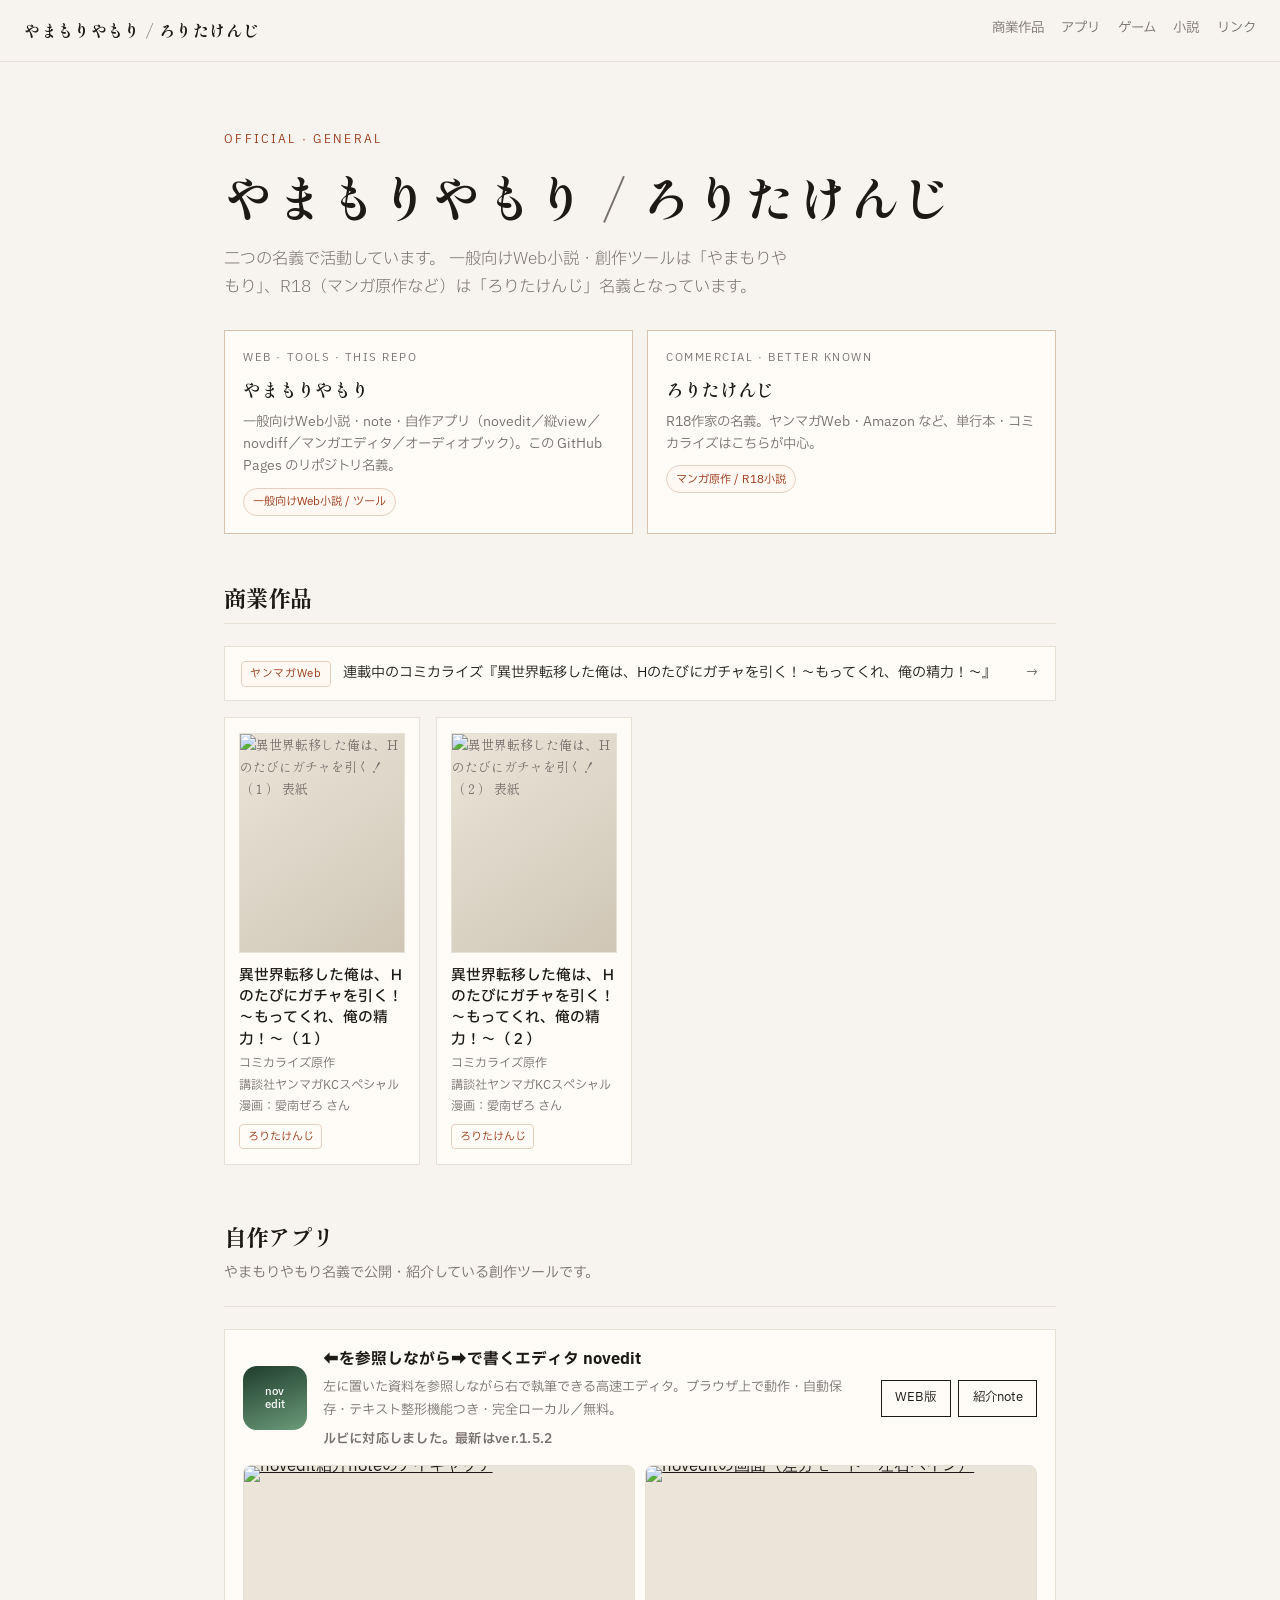
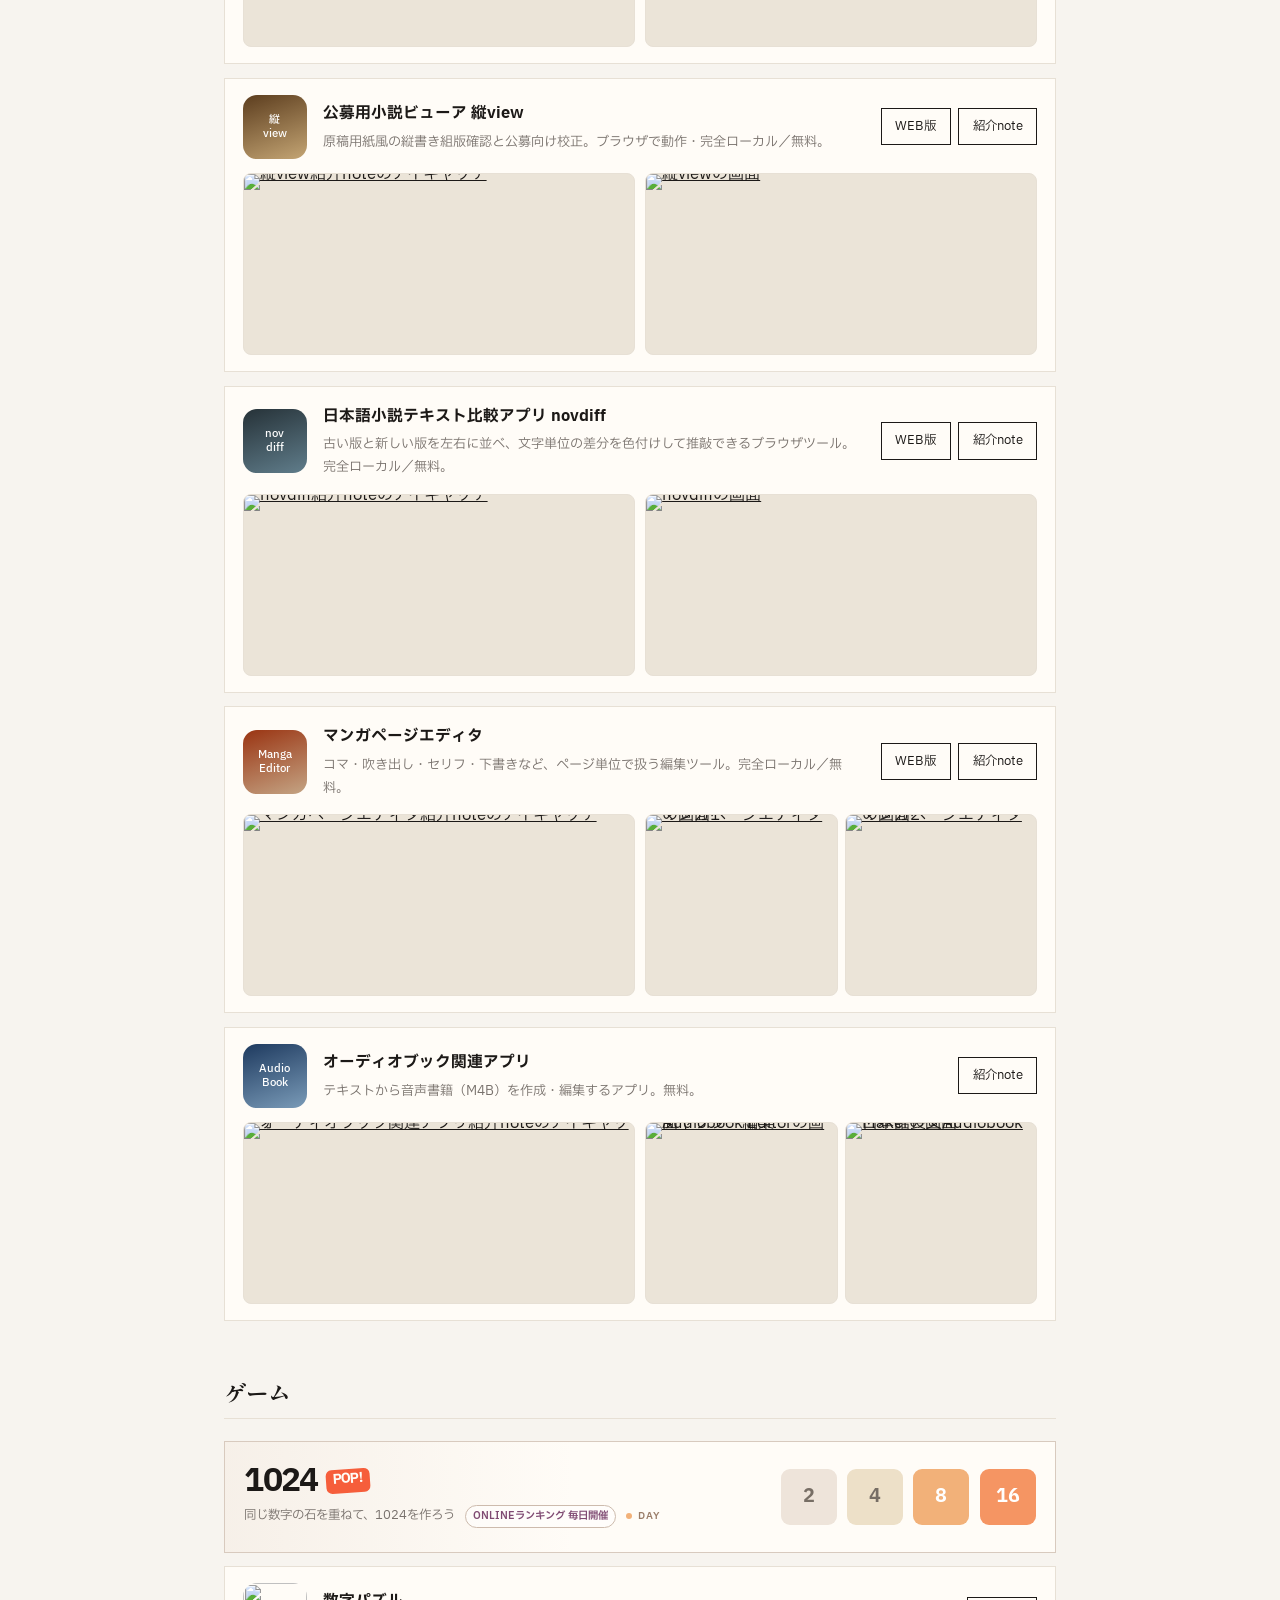
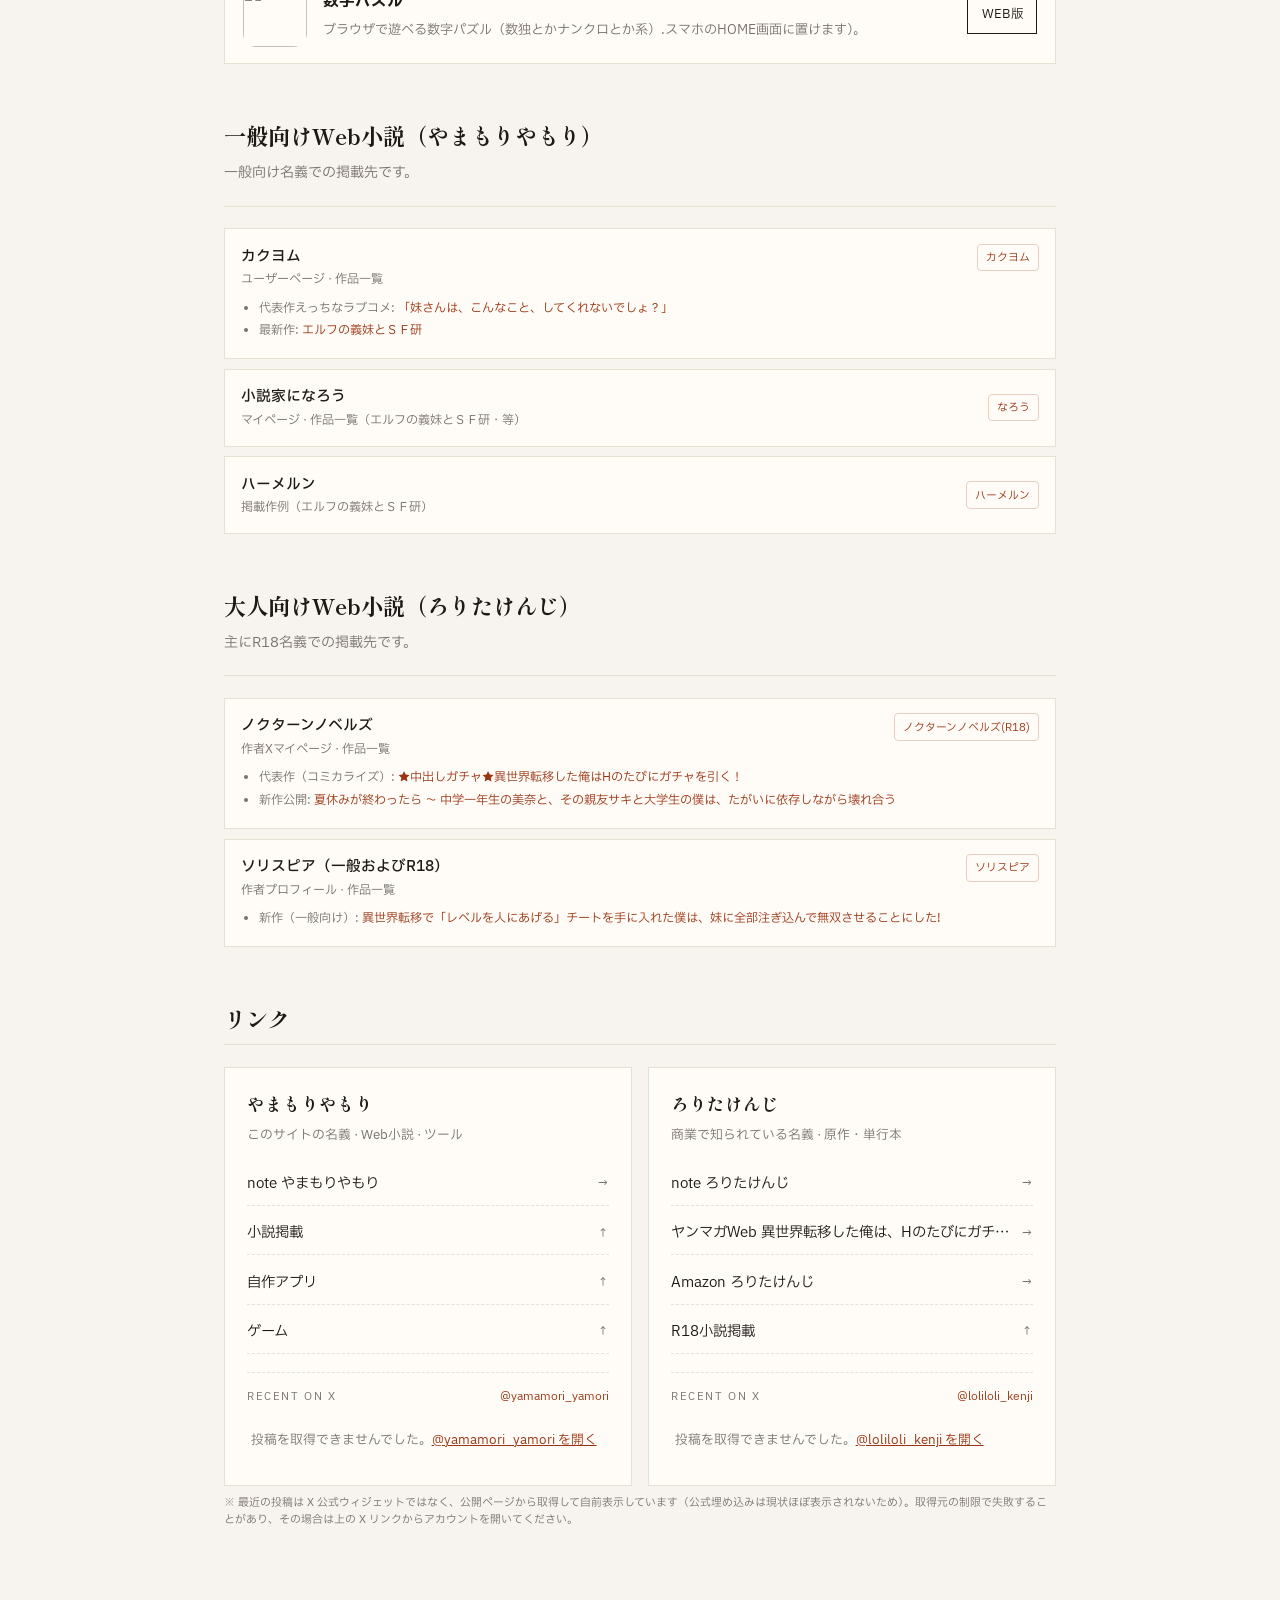
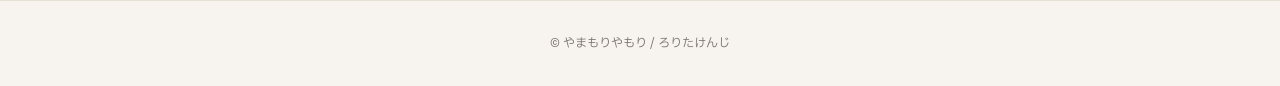
==== commit f5a0bc33: "handoff: novedit 1.5.2" ====
--- a/index.html
+++ b/index.html
@@ -741,7 +741,7 @@
           <div>
             <h3>⬅️を参照しながら➡️で書くエディタ novedit</h3>
             <p>左に置いた資料を参照しながら右で執筆できる高速エディタ。ブラウザ上で動作・自動保存・テキスト整形機能つき・完全ローカル／無料。</p>
-            <p class="app-update">ルビに対応しました。最新はver.1.5.0</p>
+            <p class="app-update">ルビに対応しました。最新はver.1.5.2</p>
           </div>
           <div class="app-actions">
             <a class="btn" href="./novedit/novedit.html"
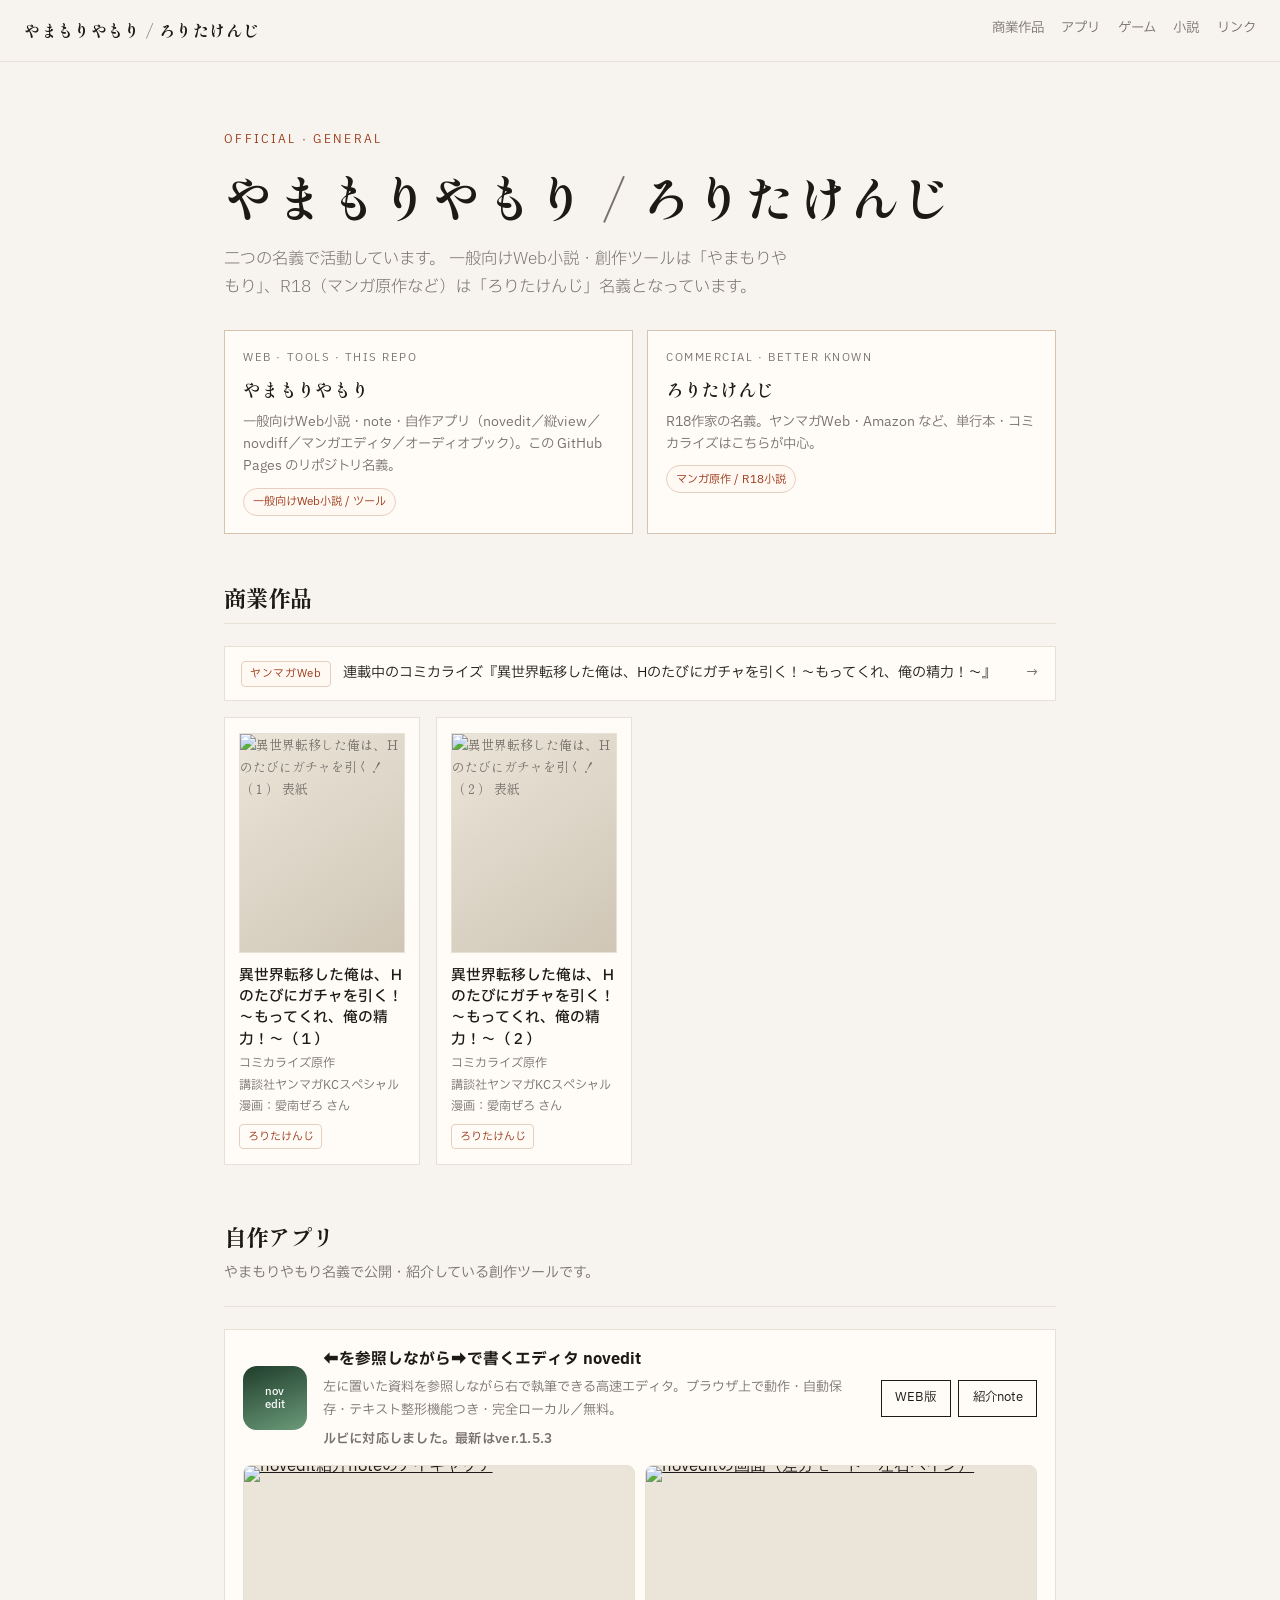
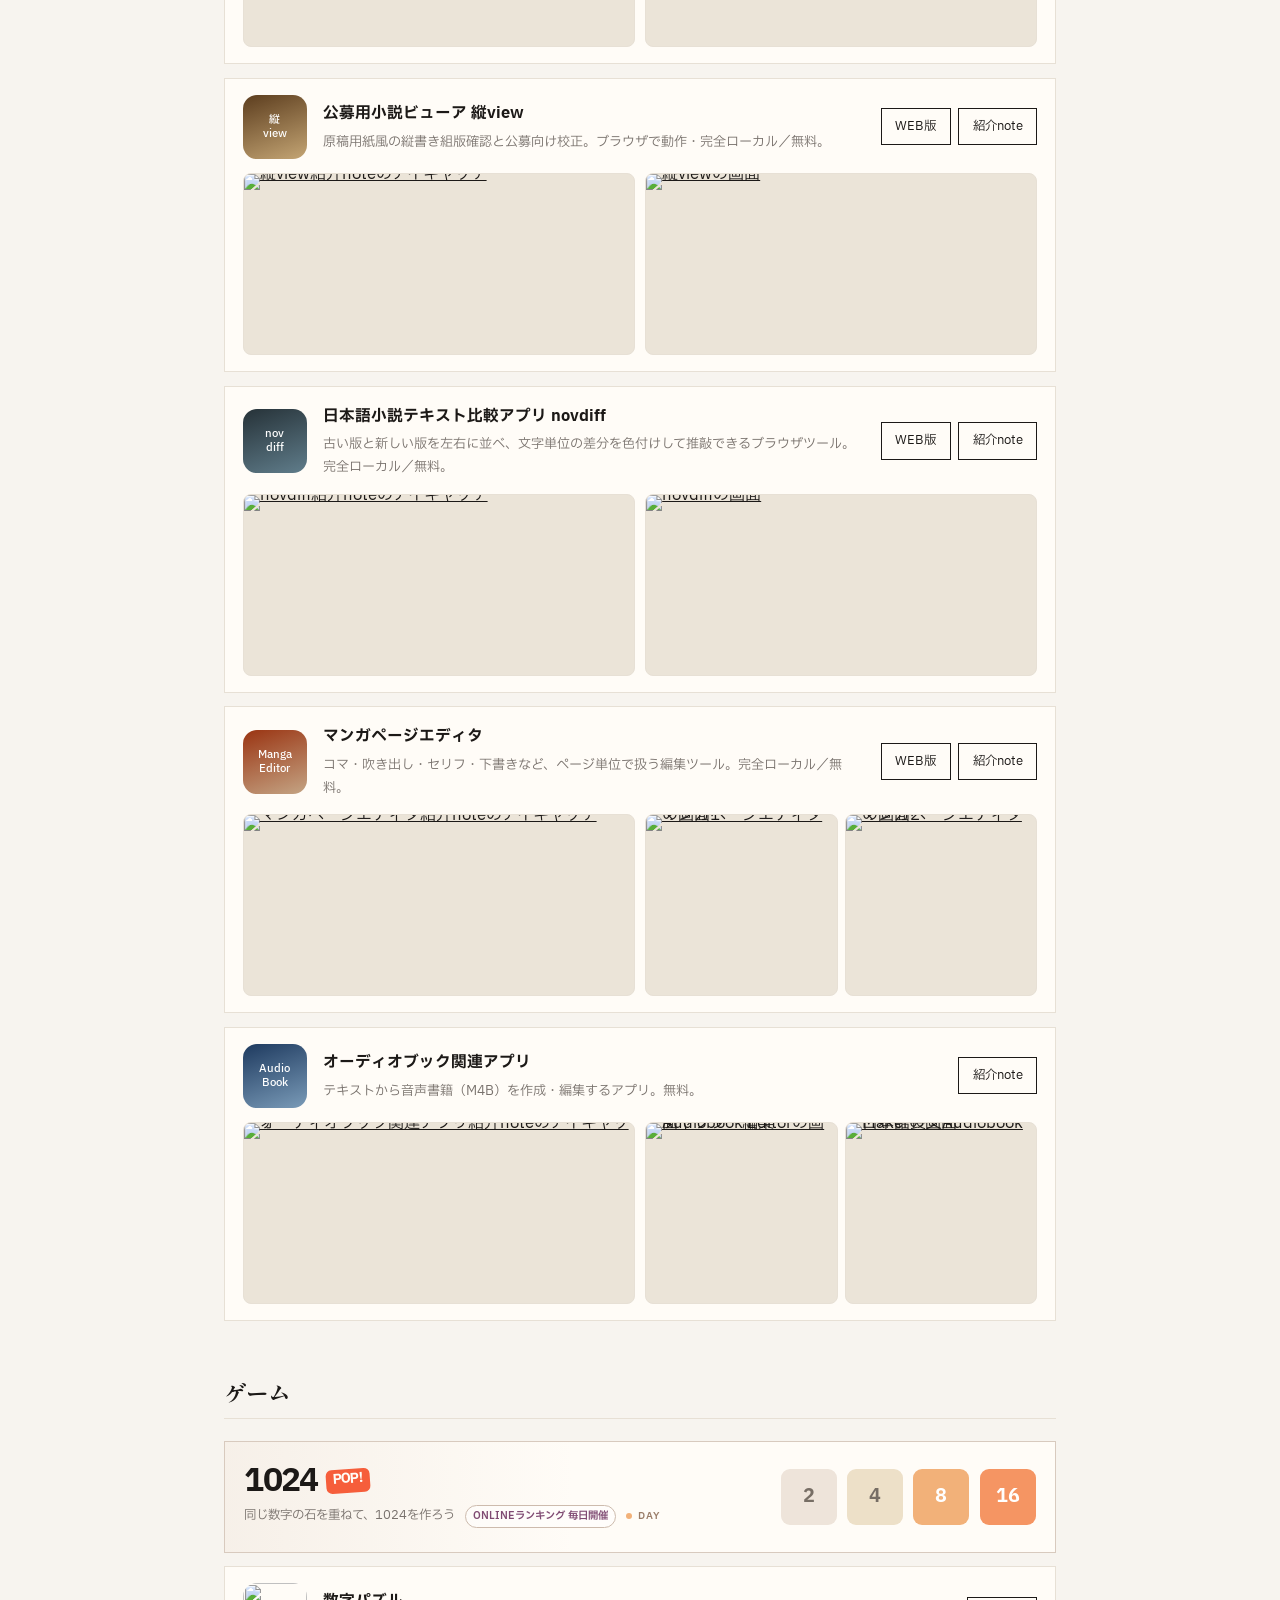
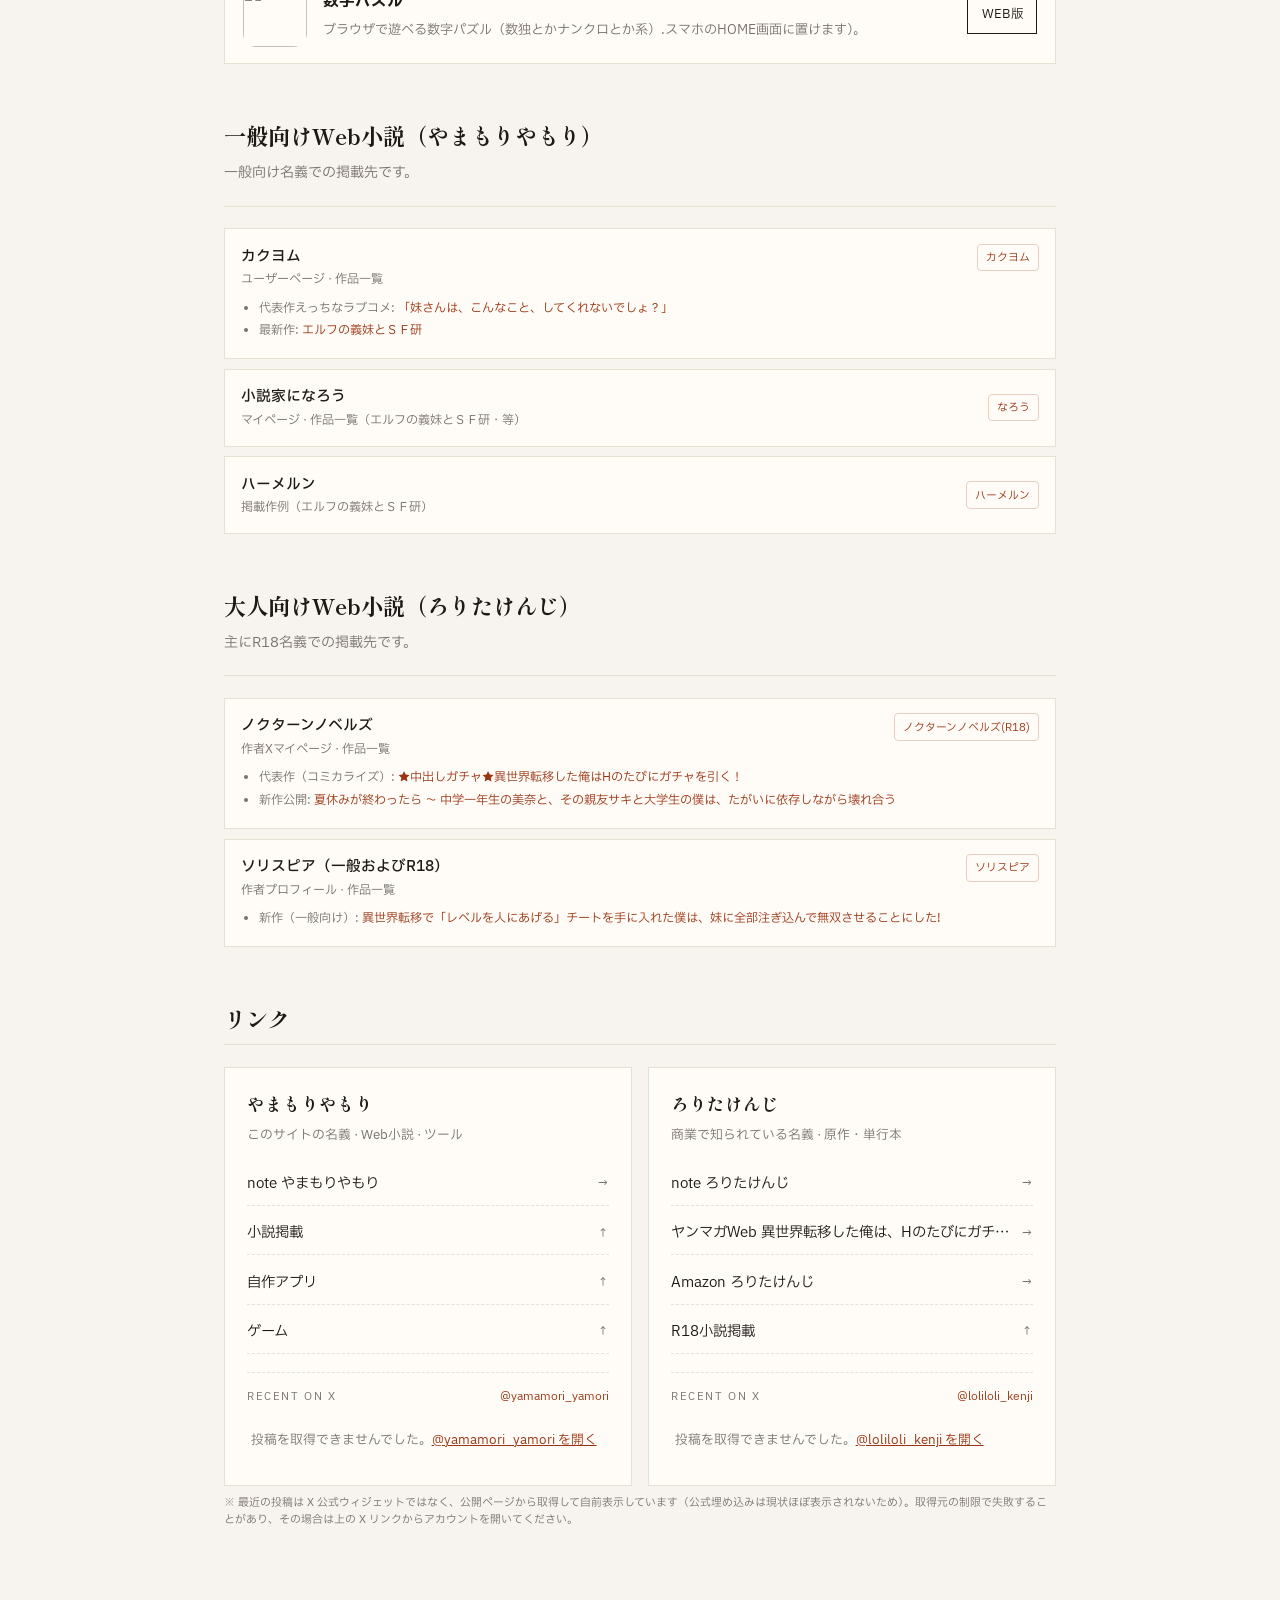
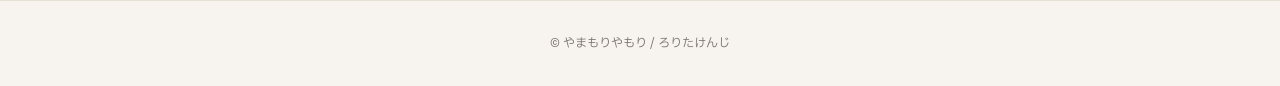
==== commit a3982420: "handoff: novedit 1.5.3" ====
--- a/index.html
+++ b/index.html
@@ -741,7 +741,7 @@
           <div>
             <h3>⬅️を参照しながら➡️で書くエディタ novedit</h3>
             <p>左に置いた資料を参照しながら右で執筆できる高速エディタ。ブラウザ上で動作・自動保存・テキスト整形機能つき・完全ローカル／無料。</p>
-            <p class="app-update">ルビに対応しました。最新はver.1.5.2</p>
+            <p class="app-update">ルビに対応しました。最新はver.1.5.3</p>
           </div>
           <div class="app-actions">
             <a class="btn" href="./novedit/novedit.html"
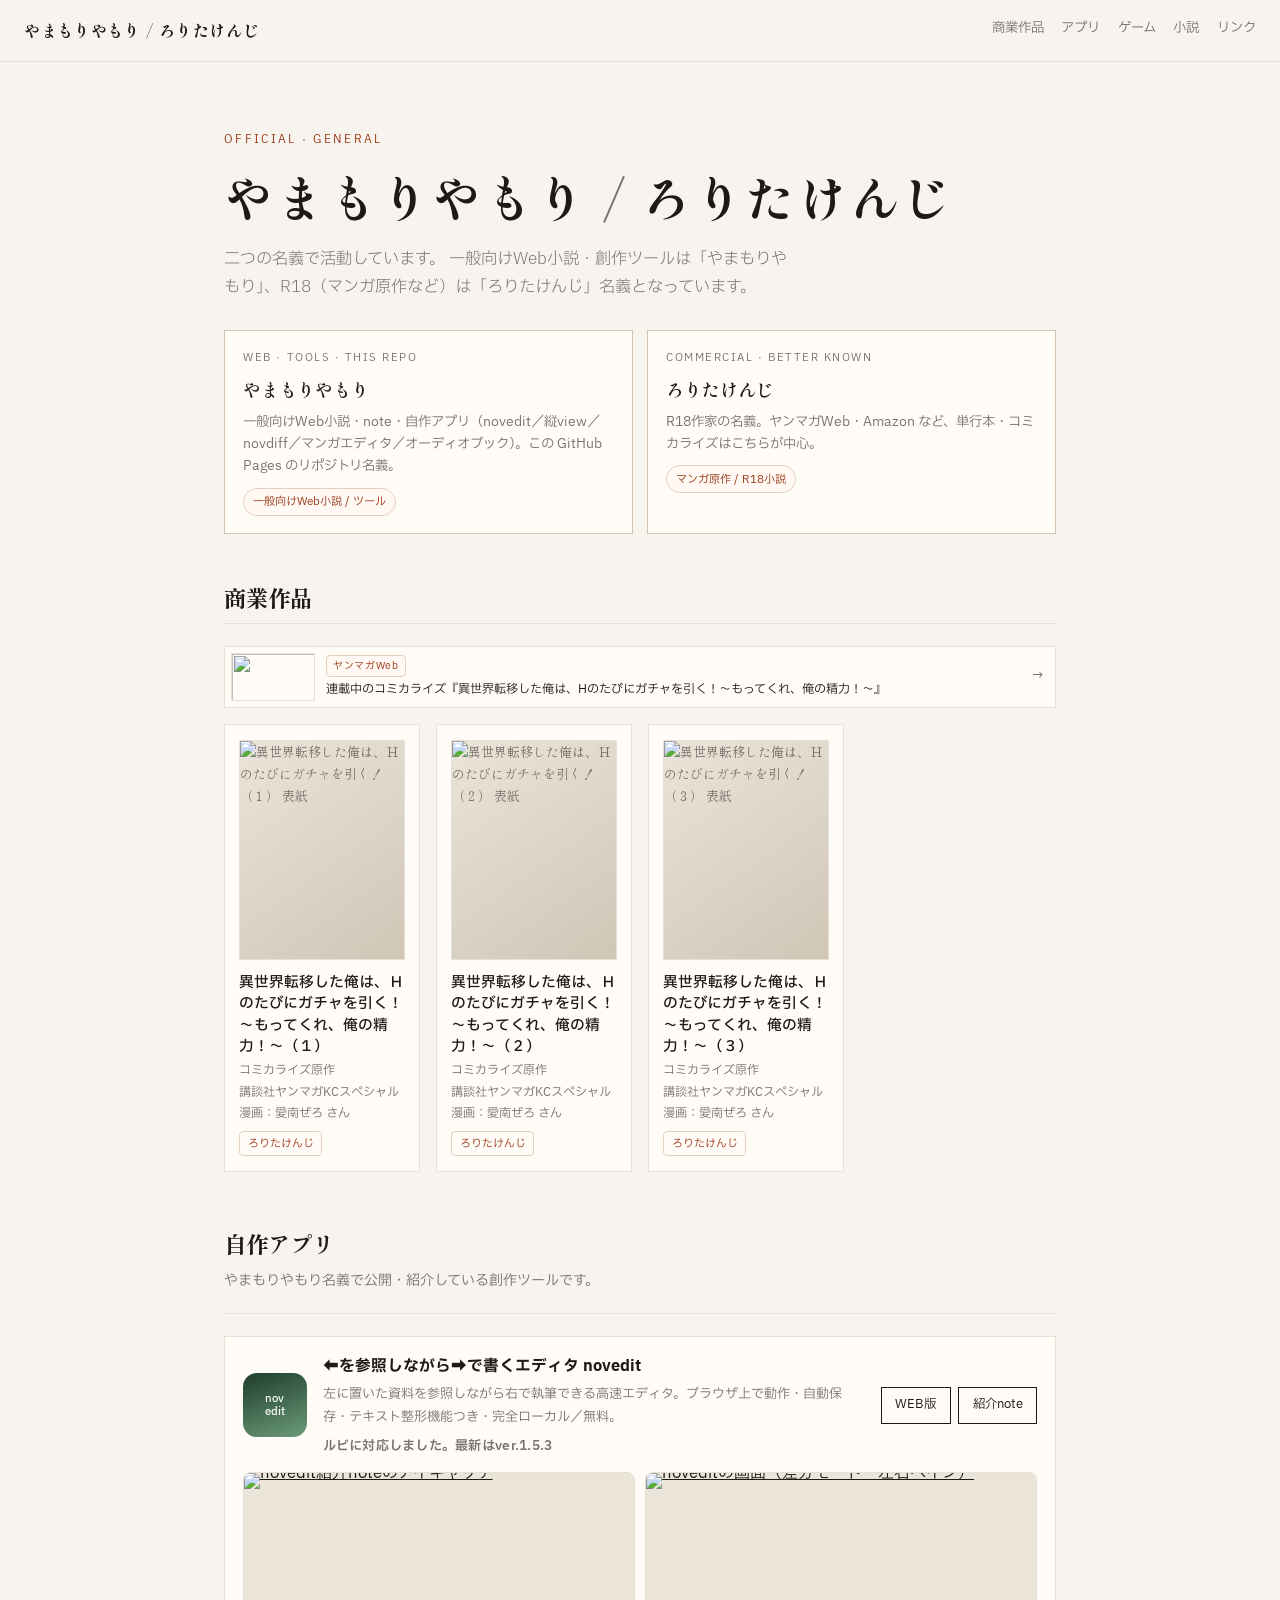
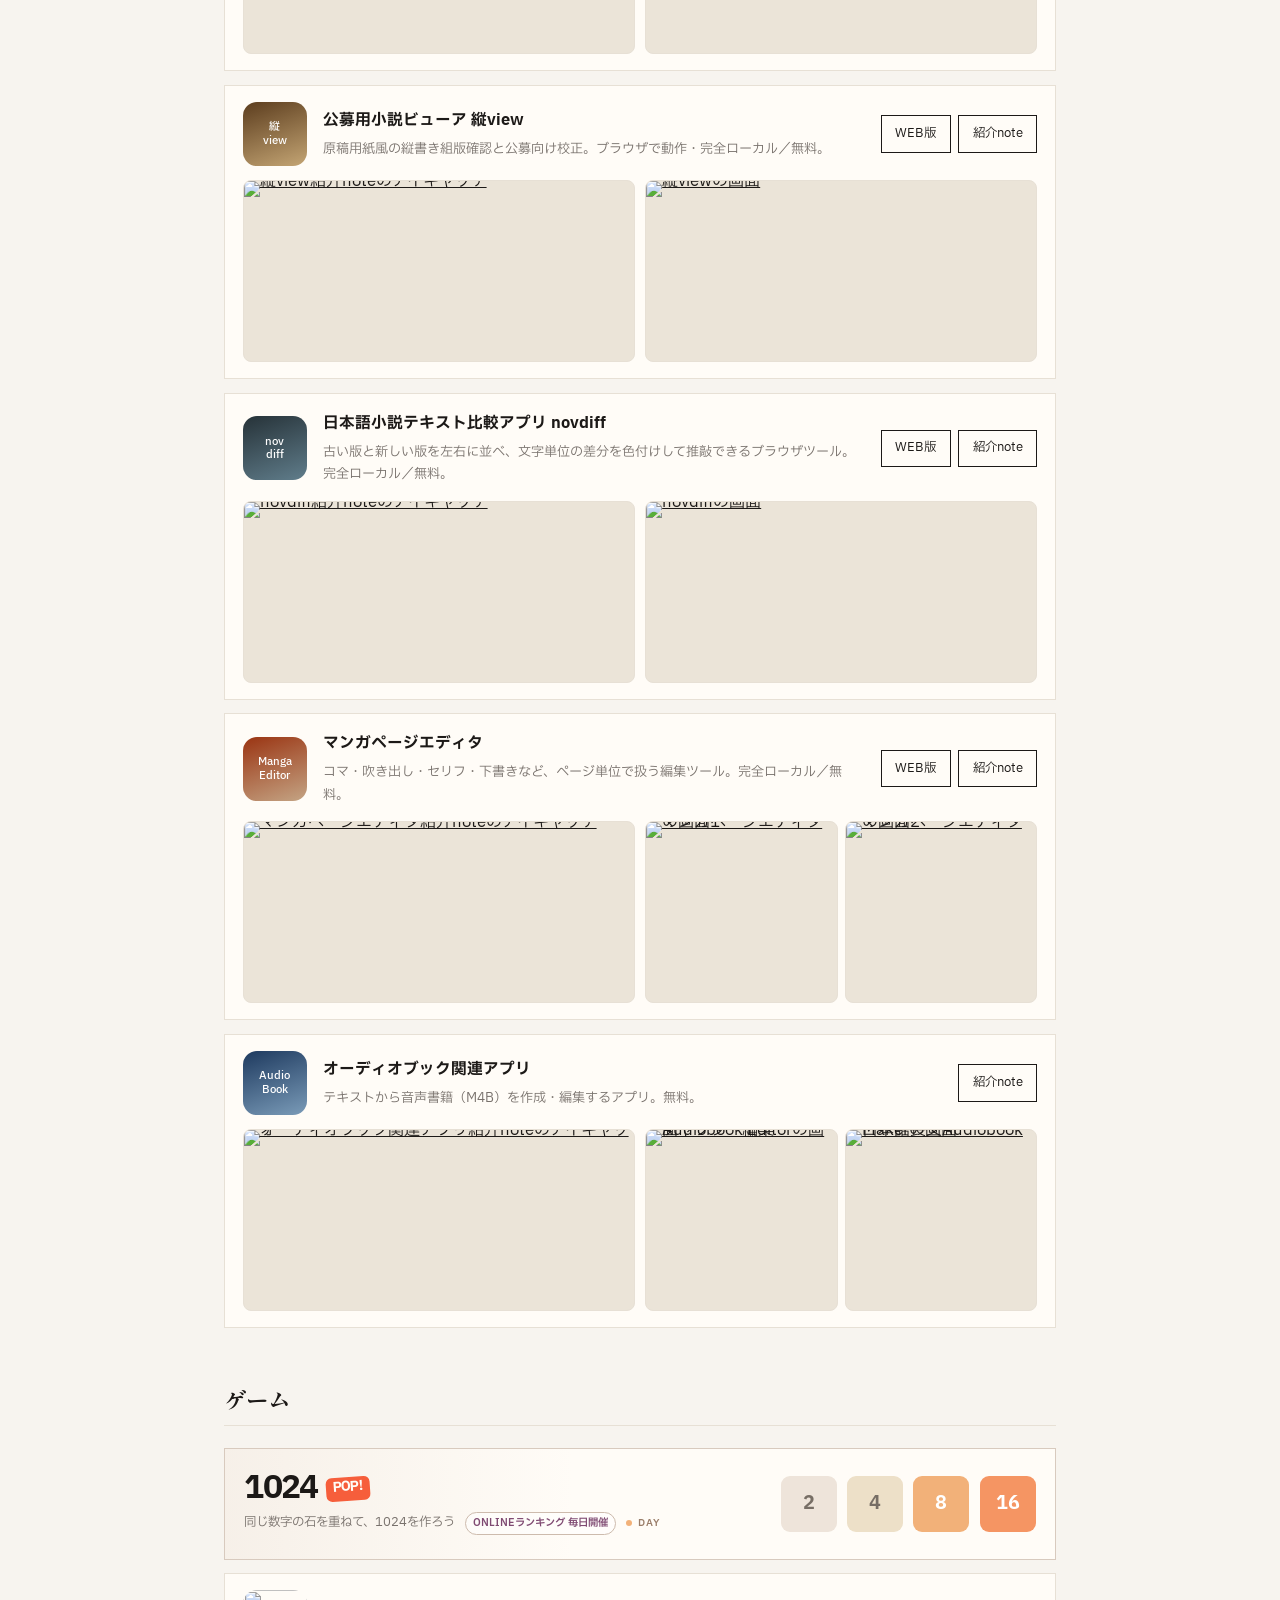
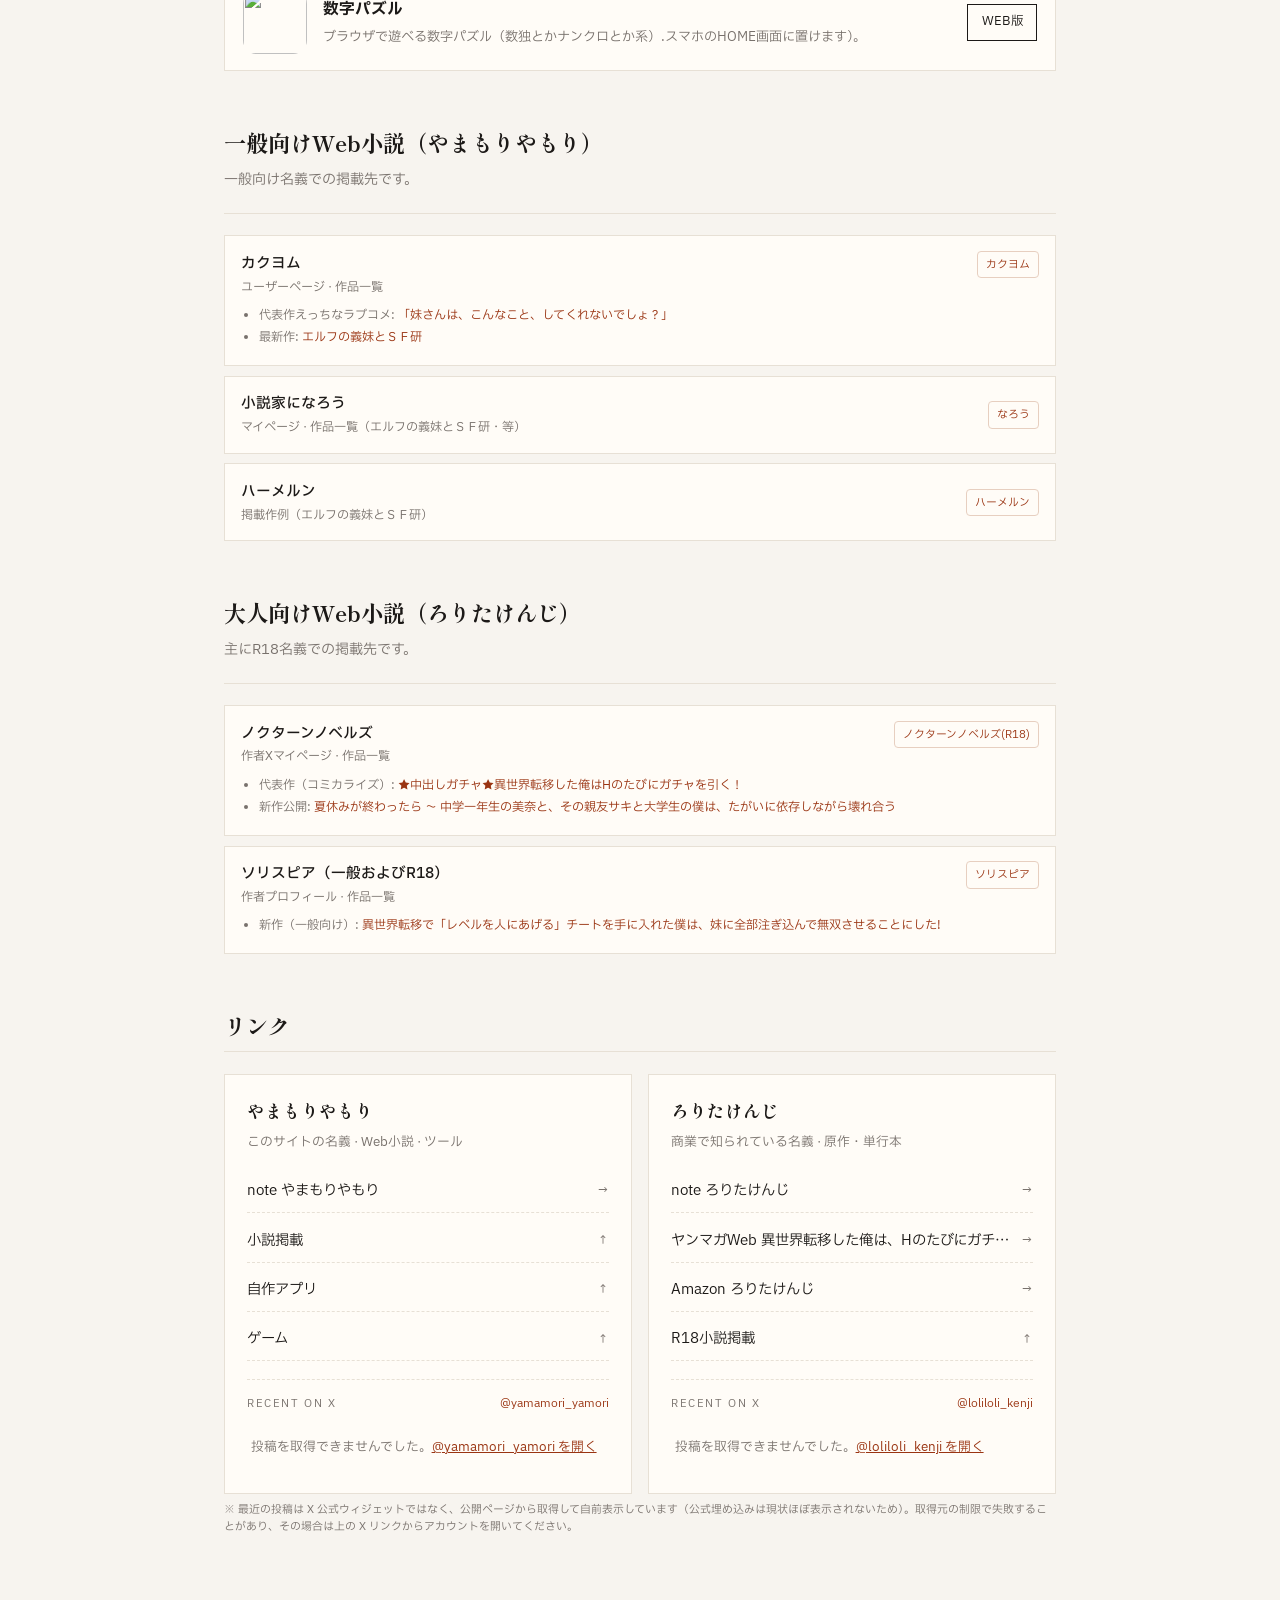
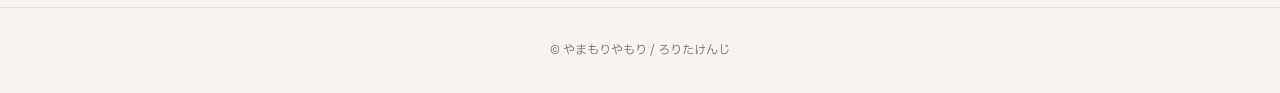
==== commit 98858299: "handoff: commercial volume 3 and Yanmaga link card" ====
--- a/index.html
+++ b/index.html
@@ -166,11 +166,11 @@
     margin: 0 0 1rem;
   }
   .works-text-link a {
-    display: flex;
-    align-items: baseline;
-    justify-content: space-between;
-    gap: 0.75rem;
-    padding: 0.85rem 1rem;
+    display: grid;
+    grid-template-columns: 5.25rem minmax(0, 1fr) auto;
+    align-items: center;
+    gap: 0.65rem;
+    padding: 0.4rem 0.65rem 0.4rem 0.4rem;
     background: var(--card);
     border: 1px solid var(--line);
     text-decoration: none;
@@ -182,29 +182,43 @@
     box-shadow: 0 8px 20px rgba(28,25,23,0.05);
     transform: translateY(-1px);
   }
+  .works-text-link .wt-thumb {
+    width: 5.25rem;
+    height: 3rem;
+    object-fit: cover;
+    object-position: 18% center;
+    display: block;
+    border: 1px solid var(--line);
+  }
+  .works-text-link .wt-body {
+    min-width: 0;
+    display: grid;
+    gap: 0.28rem;
+    justify-items: start;
+  }
   .works-text-link .wt-label {
-    flex: 0 0 auto;
-    font-size: 0.68rem;
+    font-size: 0.62rem;
     letter-spacing: 0.06em;
     color: var(--accent);
     border: 1px solid #e7cfc0;
     background: #fff8f3;
-    padding: 0.15rem 0.5rem;
+    padding: 0.08rem 0.4rem;
     border-radius: 4px;
     white-space: nowrap;
   }
   .works-text-link .wt-title {
-    flex: 1 1 auto;
-    min-width: 0;
-    font-size: 0.88rem;
-    line-height: 1.55;
+    font-size: 0.76rem;
+    line-height: 1.45;
     overflow-wrap: anywhere;
     word-break: break-word;
+    display: -webkit-box;
+    -webkit-box-orient: vertical;
+    -webkit-line-clamp: 2;
+    overflow: hidden;
   }
   .works-text-link .wt-go {
-    flex: 0 0 auto;
     color: var(--muted);
-    font-size: 0.9rem;
+    font-size: 0.85rem;
   }
   .works-text-link a:hover .wt-go { color: var(--accent); }
 
@@ -691,8 +705,15 @@
       <a href="https://yanmaga.jp/comics/%E7%95%B0%E4%B8%96%E7%95%8C%E8%BB%A2%E7%A7%BB%E3%81%97%E3%81%9F%E4%BF%BA%E3%81%AF%E3%80%81H%E3%81%AE%E3%81%9F%E3%81%B3%E3%81%AB%E3%82%AC%E3%83%81%E3%83%A3%E3%82%92%E5%BC%95%E3%81%8F%EF%BC%81%E3%82%82%E3%81%A3%E3%81%A6%E3%81%8F%E3%82%8C%E3%80%81%E4%BF%BA%E3%81%AE%E7%B2%BE%E5%8A%9B%EF%BC%81"
          target="_blank" rel="noopener noreferrer"
          title="ヤンマガWebで読む（連載中）">
-        <span class="wt-label">ヤンマガWeb</span>
-        <span class="wt-title">連載中のコミカライズ『異世界転移した俺は、Hのたびにガチャを引く！～もってくれ、俺の精力！～』</span>
+        <img class="wt-thumb"
+          src="https://eh96lnrmau.user-space.cdn.idcfcloud.net/thumbnail/book/2281.jpg"
+          alt=""
+          width="1200" height="630" loading="lazy" decoding="async"
+          referrerpolicy="no-referrer" />
+        <span class="wt-body">
+          <span class="wt-label">ヤンマガWeb</span>
+          <span class="wt-title">連載中のコミカライズ『異世界転移した俺は、Hのたびにガチャを引く！～もってくれ、俺の精力！～』</span>
+        </span>
         <span class="wt-go" aria-hidden="true">→</span>
       </a>
     </p>
@@ -724,6 +745,21 @@
             referrerpolicy="no-referrer" />
         </div>
         <h3>異世界転移した俺は、Ｈのたびにガチャを引く！～もってくれ、俺の精力！～（２）</h3>
+        <p>コミカライズ原作</p><p>講談社ヤンマガKCスペシャル</p><p>漫画：愛南ぜろ さん</p>
+        <span class="by">ろりたけんじ</span>
+      </a>
+      <a class="work"
+         href="https://link.amazon/B01ejkU2B"
+         target="_blank" rel="noopener noreferrer sponsored"
+         title="Amazonで見る（アフィリエイト）">
+        <div class="cover">
+          <img
+            src="https://m.media-amazon.com/images/I/81Ed+f3kWWL._SL500_.jpg"
+            alt="異世界転移した俺は、Ｈのたびにガチャを引く！（３） 表紙"
+            width="352" height="500" loading="lazy" decoding="async"
+            referrerpolicy="no-referrer" />
+        </div>
+        <h3>異世界転移した俺は、Ｈのたびにガチャを引く！～もってくれ、俺の精力！～（３）</h3>
         <p>コミカライズ原作</p><p>講談社ヤンマガKCスペシャル</p><p>漫画：愛南ぜろ さん</p>
         <span class="by">ろりたけんじ</span>
       </a>
